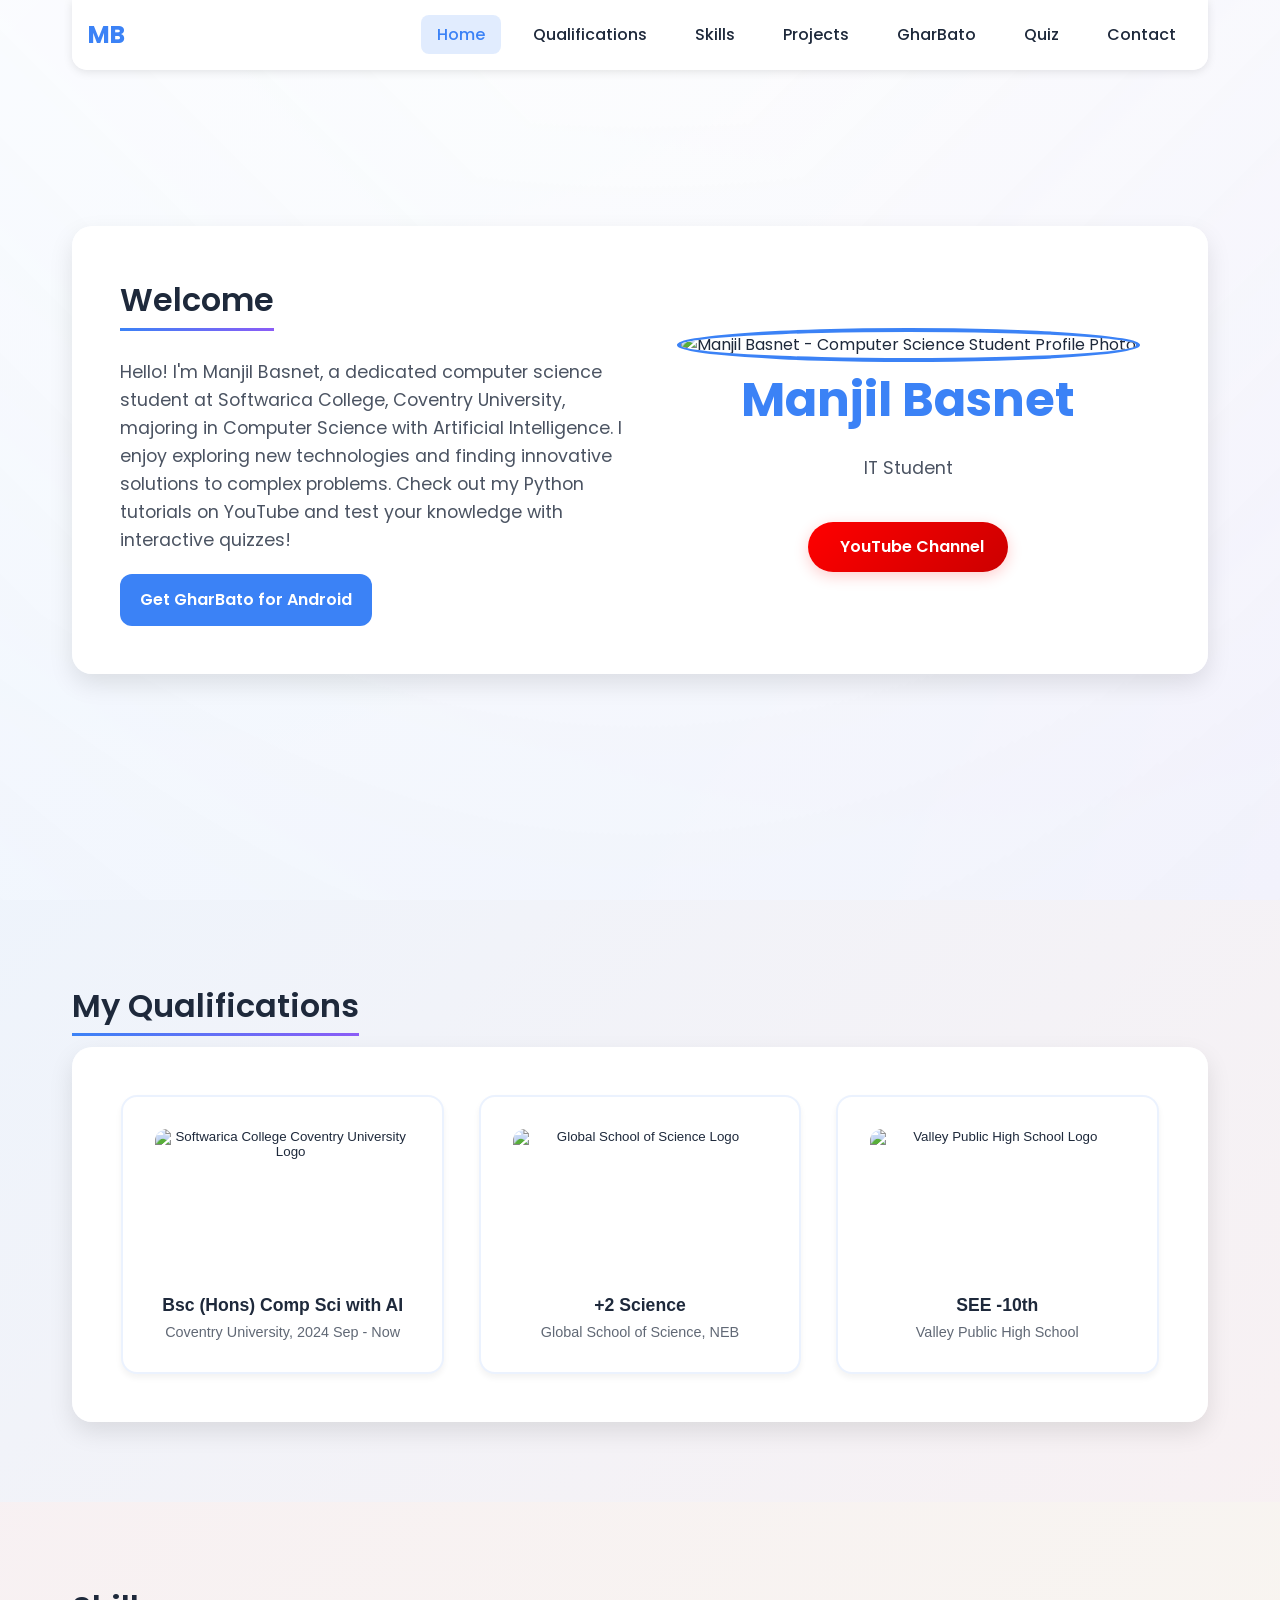
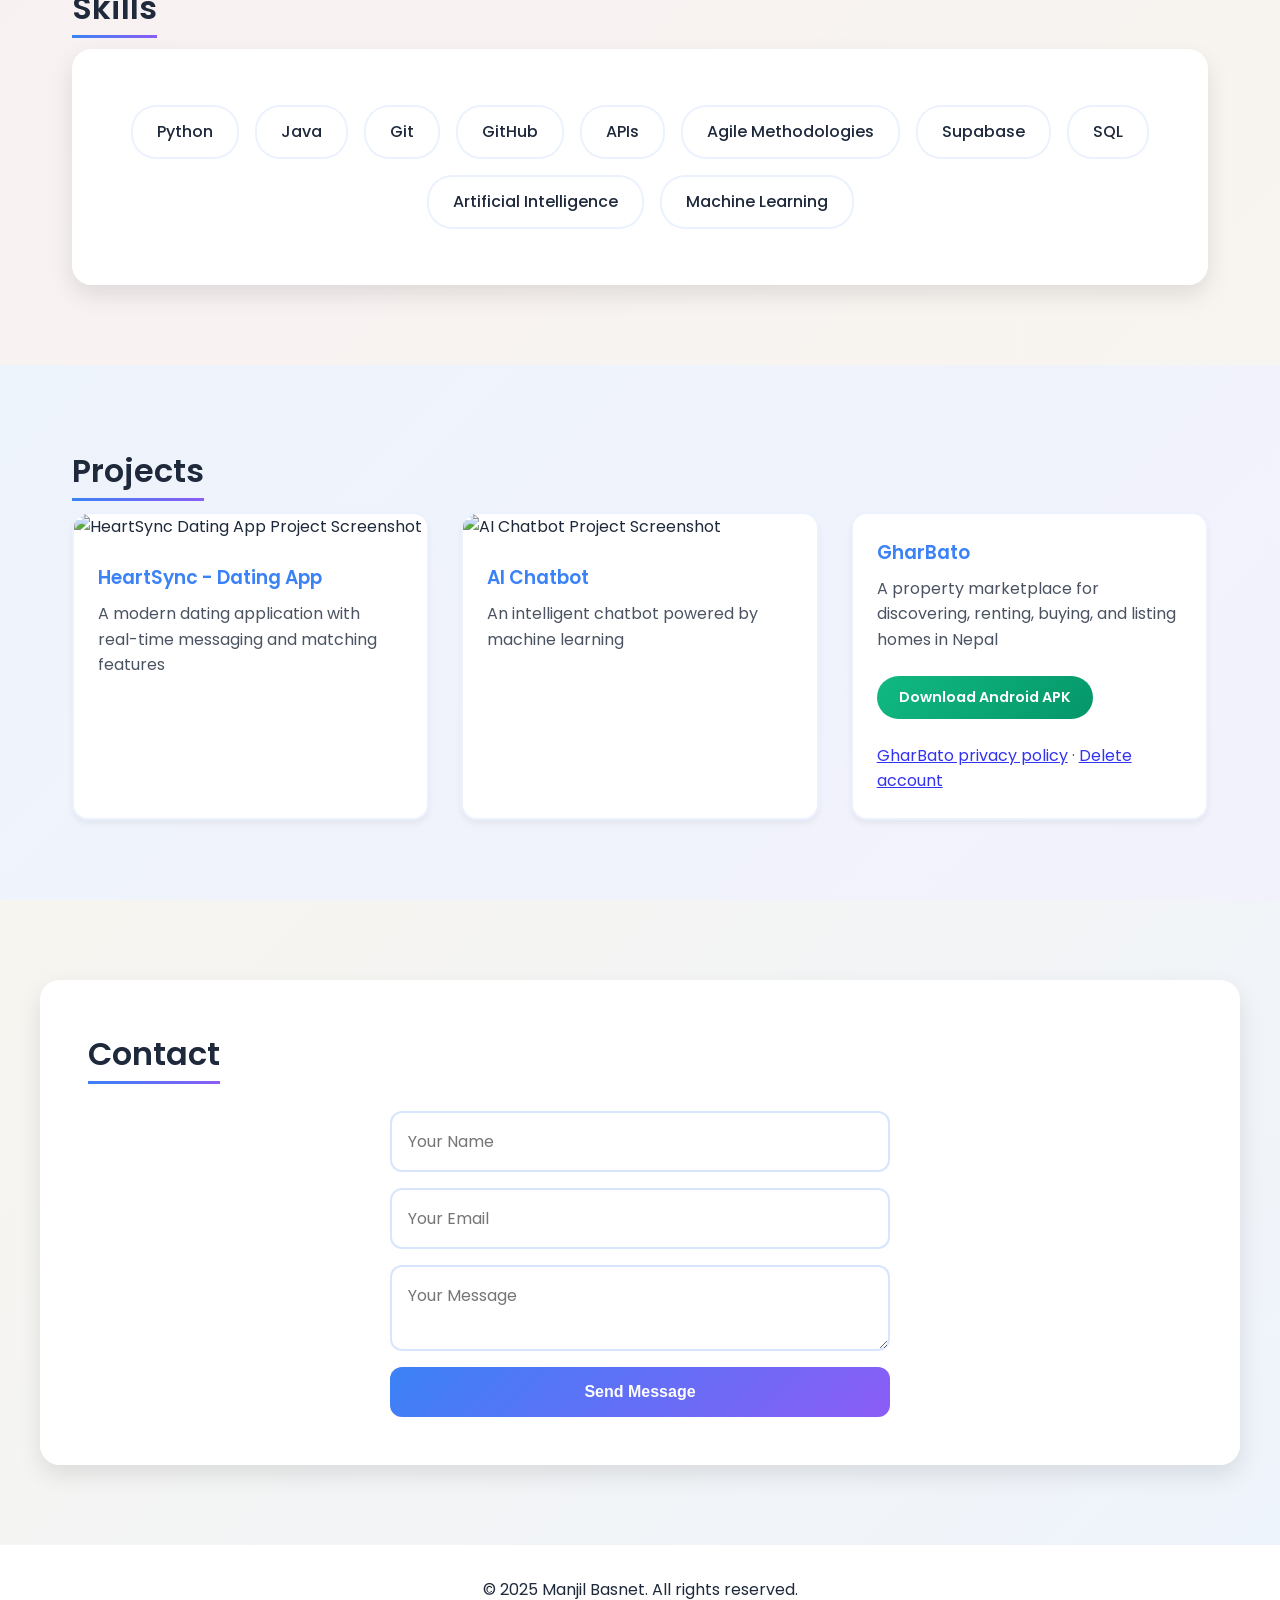
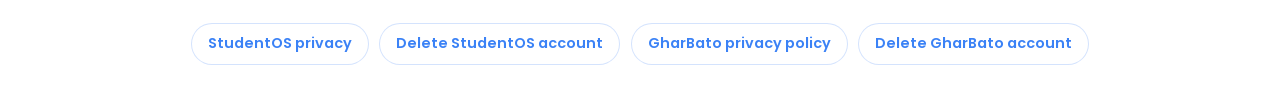
==== index.html @ f9b4d2cf "Style privacy links in footer" ====
<!DOCTYPE html>
<html lang="en">
<head>
    <meta charset="UTF-8">
    <meta name="viewport" content="width=device-width, initial-scale=1.0">
    <meta name="description" content="Manjil Basnet - Computer Science student specializing in AI. Explore my portfolio, projects, and interactive Python quizzes. YouTube tutorials available.">
    <meta name="keywords" content="Manjil Basnet, Computer Science, AI, Python, Portfolio, Web Development, Programming Tutorials">
    <meta name="author" content="Manjil Basnet">
    <title>Manjil Basnet - Computer Science & AI Student Portfolio</title>
    <link rel="stylesheet" href="style.css?v=20261019-2">
    <script src="https://kit.fontawesome.com/your-fontawesome-kit.js" crossorigin="anonymous"></script>
</head>
<body>
    <header>
        <div class="container">
            <div class="nav-container">
                <nav>
                    <div id="home-link" class="nav-logo">MB</div>
                    <button class="nav-toggle" aria-label="toggle navigation">
                        <span></span>
                    </button>
                    <ul class="nav-menu">
                        <li><a href="#home">Home</a></li>
                        <li><a href="#qualifications">Qualifications</a></li>
                        <li><a href="#skills">Skills</a></li>
                        <li><a href="#projects">Projects</a></li>
                        <li><a href="#gharbato">GharBato</a></li>
                        <li><a href="quiz.html">Quiz</a></li>
                        <li><a href="#contact">Contact</a></li>
                    </ul>
                </nav>
            </div>
        </div>
    </header>

    <main>
        <section id="home">
            <div class="container">
                <div class="home-content">
                    <div class="about-brief fade-in">
                        <h2>Welcome</h2>
                        <p>Hello! I'm Manjil Basnet, a dedicated computer science student at Softwarica College, Coventry University, majoring in Computer Science with Artificial Intelligence. 
                            I enjoy exploring new technologies and finding innovative solutions to complex problems. Check out my Python tutorials on YouTube and test your knowledge with interactive quizzes!
                           </p>
                        <a class="gharbato-home-cta" href="https://github.com/ManjilDadaa/portfolio/releases/download/GHARBATOAPK_v1.1/gharbato_v1.1.apk">Get GharBato for Android</a>
                    </div>
                    <div class="profile-container float-animation">
                        <img src="Images/titlePhoto.png" height="300" width="300" alt="Manjil Basnet - Computer Science Student Profile Photo" class="profile-photo">
                        <h1 id="typewriter"></h1>
                        <p>IT Student</p>
                        <div class="social-links">
                            <a href="https://www.youtube.com/@ManjiLDadaa" target="_blank" rel="noopener noreferrer" class="youtube-link" title="Visit my YouTube channel">
                                <i class="fab fa-youtube"></i>
                                <span>YouTube Channel</span>
                            </a>
                        </div>
                    </div>
                </div>
            </div>
            <div class="neon-bg"></div>
        </section>

        <section id="qualifications">
            <div class="container slide-in-right">
                <h2>My Qualifications</h2>
                <div class="qualifications-container">
                    <div class="qualification-buttons">
                        <button class="qualification-button">
                            <img src="Images/soft final.png" height="150" width="300" alt="Softwarica College Coventry University Logo">
                            <h3>Bsc (Hons) Comp Sci with AI</h3>
                            <p>Coventry University, 2024 Sep - Now</p>
                        </button>
                        <button class="qualification-button">
                            <img src="Images/global.png" height="150" width="300" alt="Global School of Science Logo">
                            <h3>+2 Science</h3>
                            <p>Global School of Science, NEB </p>
                        </button>
                        <button class="qualification-button">
                            <img src="Images/valley finallll.png" height="150" width="300" alt="Valley Public High School Logo">
                            <h3>SEE -10th</h3>
                            <p>Valley Public High School</p>
                        </button>
                    </div>
                </div>
            </div>
        </section>

        <section id="skills">
            <div class="container fade-in">
                <h2>Skills</h2>
                <ul class="skills-list">
                    <li>Python</li>
                    <li>Java</li>
                    <li>Git</li>
                    <li>GitHub</li>
                    <li>APIs</li>
                    <li>Agile Methodologies</li>
                    <li>Supabase</li>
                    <li>SQL</li>
                    <li>Artificial Intelligence</li>
                    <li>Machine Learning</li>
                </ul>
            </div>
        </section>

        <section id="projects">
            <div class="container slide-in-left">
                <h2>Projects</h2>
                <div class="project-grid">
                    <a href="https://github.com/ManjilBasnetDev/Test-HeartSync" target="_blank" rel="noopener noreferrer" class="project">
                        <img src="Images/HeartSync.png" height="200" width="300" alt="HeartSync Dating App Project Screenshot">
                        <h3>HeartSync - Dating App</h3>
                        <p>A modern dating application with real-time messaging and matching features</p>
                    </a>
                    <a href="#" onclick="showMaintenanceMessage(event)" class="project">
                        <img src="Images/chatBOT.jpg" height="200" width="300" alt="AI Chatbot Project Screenshot">
                        <h3>AI Chatbot</h3>
                        <p>An intelligent chatbot powered by machine learning</p>
                    </a>
                    <div class="project" id="gharbato">
                        <img src="Images/GharBato.png" height="200" width="300" alt="GharBato App Screenshot" onerror="this.style.display='none'">
                        <h3>GharBato</h3>
                        <p>A property marketplace for discovering, renting, buying, and listing homes in Nepal</p>
                        <a href="https://github.com/ManjilDadaa/portfolio/releases/download/GHARBATOAPK_v1.1/gharbato_v1.1.apk" class="apk-download-btn">Download Android APK</a>
                        <p><a href="gharbato-privacy.html">GharBato privacy policy</a> · <a href="gharbato-delete-account.html">Delete account</a></p>
                    </div>
                </div>
            </div>
        </section>



        <section id="contact">
            <div class="container slide-in-right">
                <h2>Contact</h2>
                <form id="contact-form">
                    <input type="text" name="name" placeholder="Your Name" maxlength="100" required>
                    <input type="email" name="email" placeholder="Your Email" maxlength="254" required>
                    <textarea name="message" placeholder="Your Message" maxlength="5000" required></textarea>
                    <button type="submit">Send Message</button>
                </form>
            </div>
        </section>
    </main>

    <footer>
        <div class="container">
            <p>&copy; 2025 Manjil Basnet. All rights reserved.</p>
            <p class="legal-footer-links" aria-label="Privacy and account links">
                <a href="studentos-privacy.html">StudentOS privacy</a>
                <a href="studentos-delete-account.html">Delete StudentOS account</a>
                <a href="gharbato-privacy.html">GharBato privacy policy</a>
                <a href="gharbato-delete-account.html">Delete GharBato account</a>
            </p>
        </div>
    </footer>

    <script src="supabase-config.js?v=20261017-3"></script>
    <script src="script.js?v=20261017-3"></script>
</body>
</html>
---- style.css ----
@import url('https://fonts.googleapis.com/css2?family=Poppins:wght@300;400;500;600;700&display=swap');

:root {
    --bg-color: #f8fafc;
    --text-color: #1e293b;
    --primary-color: #3b82f6;
    --secondary-color: #ef4444;
    --accent-color: #f59e0b;
    --form-bg-color: rgba(255, 255, 255, 0.95);
    --nav-bg-color: rgba(255, 255, 255, 0.95);
    --list-bg-color: rgba(255, 255, 255, 0.95);
    --success-color: #10b981;
    --warning-color: #f59e0b;
    --info-color: #06b6d4;
    --purple-color: #8b5cf6;
    --pink-color: #ec4899;
    --indigo-color: #6366f1;
    --emerald-color: #059669;
    --orange-color: #ea580c;
    
    /* Professional Quiz Colors */
    --quiz-bg: linear-gradient(135deg, #667eea 0%, #764ba2 100%);
    --card-shadow: 0 10px 25px rgba(0, 0, 0, 0.1);
    --card-shadow-hover: 0 20px 40px rgba(0, 0, 0, 0.15);
}

[data-theme="dark"] {
    --bg-color: #0f172a;
    --text-color: #e2e8f0;
    --form-bg-color: rgba(30, 41, 59, 0.95);
    --nav-bg-color: rgba(30, 41, 59, 0.95);
    --list-bg-color: rgba(30, 41, 59, 0.95);
    --card-shadow: 0 10px 25px rgba(0, 0, 0, 0.3);
    --card-shadow-hover: 0 20px 40px rgba(0, 0, 0, 0.4);
}

* {
    margin: 0;
    padding: 0;
    box-sizing: border-box;
}

body {
    font-family: 'Poppins', sans-serif;
    line-height: 1.6;
    color: var(--text-color);
    background-color: var(--bg-color);
}

.container {
    max-width: 1200px;
    margin: 0 auto;
    padding: 0 2rem;
}

/* Header and Navigation */
header {
    position: fixed;
    width: 100%;
    top: 0;
    z-index: 1000;
    transition: background-color 0.3s ease;
}

.nav-container {
    background-color: var(--nav-bg-color);
    border-radius: 0 0 15px 15px;
    box-shadow: 0 2px 10px rgba(0, 0, 0, 0.1);
    backdrop-filter: blur(10px);
}

nav {
    display: flex;
    justify-content: space-between;
    align-items: center;
    padding: 1rem;
    position: relative;
}

.nav-logo {
    font-size: 1.5rem;
    font-weight: bold;
    color: var(--primary-color);
    cursor: pointer;
}

.nav-toggle {
    display: none;
    background: transparent;
    border: none;
    width: 35px;
    height: 35px;
    cursor: pointer;
    position: relative;
    flex-direction: column;
    justify-content: center;
    align-items: center;
}

.nav-toggle span,
.nav-toggle::before,
.nav-toggle::after {
    content: '';
    display: block;
    width: 18px;
    height: 3px;
    background: #000000;
    margin: 2px 0;
    border-radius: 1px;
    transition: all 0.3s ease;
}

.nav-toggle::before {
    transform: translateY(-4px);
}

.nav-toggle::after {
    transform: translateY(2px);
}

nav ul {
    display: flex;
    list-style-type: none;
}

nav ul li {
    margin-left: 1rem;
}

nav ul li a {
    color: var(--text-color);
    text-decoration: none;
    transition: color 0.3s ease;
    padding: 0.5rem 1rem;
    border-radius: 8px;
    font-weight: 500;
}

nav ul li a:hover {
    color: var(--primary-color);
    background-color: rgba(59, 130, 246, 0.1);
}

nav ul li a.active {
    color: var(--primary-color);
    background-color: rgba(59, 130, 246, 0.15);
}

/* Section Styles */
section {
    padding: 5rem 0;
    opacity: 0;
    transform: translateY(20px);
    transition: opacity 0.5s ease, transform 0.5s ease;
    position: relative;
    overflow: hidden;
}

section.visible {
    opacity: 1;
    transform: translateY(0);
}

h1, h2 {
    margin-bottom: 1rem;
}

h1 {
    font-size: 3rem;
    font-weight: 700;
    color: var(--primary-color);
}

h2 {
    font-size: 2rem;
    font-weight: 600;
    color: var(--text-color);
    position: relative;
    display: inline-block;
}

h2::after {
    content: '';
    position: absolute;
    left: 0;
    bottom: -5px;
    width: 0;
    height: 3px;
    background: linear-gradient(90deg, var(--primary-color), var(--purple-color));
    transition: width 0.3s ease;
}

section.visible h2::after {
    width: 100%;
}

/* Home Section */
#home {
    height: 100vh;
    display: flex;
    justify-content: center;
    align-items: center;
    position: relative;
    overflow: hidden;
    background: linear-gradient(135deg, rgba(255,255,255,0.9) 0%, rgba(248,250,252,0.8) 100%);
}

.home-content {
    display: flex;
    justify-content: space-between;
    align-items: center;
    width: 100%;
    background-color: var(--list-bg-color);
    padding: 3rem;
    border-radius: 20px;
    box-shadow: var(--card-shadow);
    backdrop-filter: blur(10px);
}

.about-brief {
    flex: 1;
    padding-right: 2rem;
}

.gharbato-home-cta {
    display: inline-flex;
    align-items: center;
    justify-content: center;
    margin-top: 1.25rem;
    padding: 0.8rem 1.25rem;
    border-radius: 12px;
    background: var(--primary-color);
    color: #fff;
    font-weight: 600;
    text-decoration: none;
    transition: transform 0.2s ease, box-shadow 0.2s ease, background-color 0.2s ease;
}

.gharbato-home-cta:hover {
    transform: translateY(-2px);
    box-shadow: 0 8px 20px rgba(59, 130, 246, 0.25);
}

.gharbato-home-cta:focus-visible {
    outline: 3px solid var(--text-color);
    outline-offset: 3px;
}

.profile-container {
    flex: 1;
    text-align: center;
}

.profile-photo {
    width: 250px;
    height: 250px;
    border-radius: 50%;
    border: 4px solid var(--primary-color);
    animation: pulse 2s infinite;
    object-fit: cover;
}

.social-links {
    margin-top: 1.5rem;
    display: flex;
    justify-content: center;
}

.youtube-link {
    display: inline-flex;
    align-items: center;
    gap: 0.5rem;
    background: linear-gradient(135deg, #ff0000, #cc0000);
    color: white;
    padding: 0.75rem 1.5rem;
    border-radius: 25px;
    text-decoration: none;
    font-weight: 600;
    transition: all 0.3s ease;
    box-shadow: 0 4px 15px rgba(255, 0, 0, 0.2);
}

.youtube-link:hover {
    transform: translateY(-3px);
    box-shadow: 0 8px 25px rgba(255, 0, 0, 0.4);
    background: linear-gradient(135deg, #ff1a1a, #e60000);
}

.youtube-link i {
    font-size: 1.2rem;
}

#home p {
    font-size: 1.1rem;
    margin-top: 1rem;
    opacity: 0.8;
}

.neon-bg {
    position: absolute;
    top: 0;
    left: 0;
    width: 100%;
    height: 100%;
    background: 
        linear-gradient(45deg, var(--primary-color) 0%, transparent 70%),
        linear-gradient(-45deg, var(--purple-color) 0%, transparent 70%);
    opacity: 0.05;
    z-index: -1;
    animation: neonPulse 8s ease-in-out infinite alternate;
}

@keyframes neonPulse {
    0% { opacity: 0.05; }
    100% { opacity: 0.1; }
}

/* Quiz Section Styles */
#quiz {
    background: var(--quiz-bg);
    min-height: 100vh;
    position: relative;
}

.quiz-intro {
    text-align: center;
    font-size: 1.2rem;
    margin-bottom: 3rem;
    color: white;
    font-weight: 500;
}

.quiz-main-container {
    display: flex;
    flex-direction: column;
    align-items: center;
    min-height: 70vh;
}

/* Quiz Card Styles */
.quiz-card {
    background: white;
    border-radius: 20px;
    padding: 3rem;
    margin-bottom: 2rem;
    box-shadow: var(--card-shadow);
    transition: all 0.3s ease;
    max-width: 900px;
    width: 100%;
    text-align: center;
    position: relative;
    overflow: hidden;
}

.quiz-card::before {
    content: '';
    position: absolute;
    top: 0;
    left: 0;
    right: 0;
    height: 4px;
    background: linear-gradient(90deg, var(--primary-color), var(--purple-color), var(--pink-color));
}

.quiz-card:hover {
    transform: translateY(-5px);
    box-shadow: var(--card-shadow-hover);
}

.card-icon {
    font-size: 3rem;
    color: var(--primary-color);
    margin-bottom: 1.5rem;
}

.quiz-card h3 {
    font-size: 1.8rem;
    font-weight: 600;
    color: var(--text-color);
    margin-bottom: 1rem;
}

.quiz-card p {
    font-size: 1.1rem;
    color: var(--text-color);
    opacity: 0.7;
    margin-bottom: 2rem;
}

/* Input Group */
.input-group {
    display: flex;
    flex-direction: column;
    gap: 1rem;
    max-width: 400px;
    margin: 0 auto;
}

.input-group input {
    padding: 1rem;
    border: 2px solid rgba(59, 130, 246, 0.2);
    border-radius: 12px;
    font-size: 1rem;
    transition: all 0.3s ease;
    background: rgba(248, 250, 252, 0.8);
}

.input-group input:focus {
    outline: none;
    border-color: var(--primary-color);
    box-shadow: 0 0 0 3px rgba(59, 130, 246, 0.1);
    transform: scale(1.02);
}

/* Button Styles */
.primary-btn {
    background: linear-gradient(135deg, var(--primary-color), var(--purple-color));
    color: white;
    border: none;
    padding: 1rem 2rem;
    border-radius: 12px;
    font-size: 1rem;
    font-weight: 600;
    cursor: pointer;
    transition: all 0.3s ease;
    display: flex;
    align-items: center;
    justify-content: center;
    gap: 0.5rem;
}

.primary-btn:hover {
    transform: translateY(-2px);
    box-shadow: 0 10px 25px rgba(59, 130, 246, 0.3);
}

.secondary-btn {
    background: rgba(107, 114, 128, 0.1);
    color: var(--text-color);
    border: 2px solid rgba(107, 114, 128, 0.2);
    padding: 0.75rem 1.5rem;
    border-radius: 12px;
    font-size: 0.9rem;
    font-weight: 500;
    cursor: pointer;
    transition: all 0.3s ease;
    display: inline-flex;
    align-items: center;
    gap: 0.5rem;
}

.secondary-btn:hover {
    background: rgba(107, 114, 128, 0.2);
    transform: translateY(-1px);
}

/* Language Options */
.language-options {
    display: grid;
    grid-template-columns: repeat(auto-fit, minmax(200px, 1fr));
    gap: 1.5rem;
    margin-bottom: 2rem;
}

.language-option {
    background: linear-gradient(135deg, rgba(59, 130, 246, 0.1), rgba(139, 92, 246, 0.1));
    border: 2px solid rgba(59, 130, 246, 0.2);
    padding: 2rem 1rem;
    border-radius: 16px;
    cursor: pointer;
    transition: all 0.3s ease;
    text-align: center;
    position: relative;
    overflow: hidden;
}

.language-option::before {
    content: '';
    position: absolute;
    top: 0;
    left: -100%;
    width: 100%;
    height: 100%;
    background: linear-gradient(90deg, transparent, rgba(255,255,255,0.2), transparent);
    transition: left 0.5s ease;
}

.language-option:hover:not(.disabled)::before {
    left: 100%;
}

.language-option:hover:not(.disabled) {
    transform: translateY(-5px);
    box-shadow: 0 15px 30px rgba(59, 130, 246, 0.2);
    border-color: var(--primary-color);
}

.language-option.active {
    background: linear-gradient(135deg, var(--primary-color), var(--purple-color));
    color: white;
    border-color: var(--primary-color);
}

.language-option.disabled {
    opacity: 0.5;
    cursor: not-allowed;
    background: rgba(107, 114, 128, 0.1);
}

.language-option i {
    font-size: 2.5rem;
    margin-bottom: 1rem;
    display: block;
}

.language-option span {
    display: block;
    font-size: 1.2rem;
    font-weight: 600;
    margin-bottom: 0.5rem;
}

.language-option small {
    display: block;
    opacity: 0.8;
    font-size: 0.9rem;
}

/* Topics Grid - Professional Color Scheme */
.topics-grid {
    display: grid;
    grid-template-columns: repeat(auto-fit, minmax(280px, 1fr));
    gap: 1.5rem;
    margin-bottom: 2rem;
}

.topic-card {
    background: white;
    border: none;
    border-radius: 16px;
    padding: 2rem;
    cursor: pointer;
    transition: all 0.3s ease;
    text-align: center;
    position: relative;
    overflow: hidden;
    box-shadow: 0 4px 6px rgba(0, 0, 0, 0.05);
}

.topic-card::before {
    content: '';
    position: absolute;
    top: 0;
    left: 0;
    right: 0;
    height: 4px;
    transition: all 0.3s ease;
}

.topic-card:hover {
    transform: translateY(-8px);
    box-shadow: var(--card-shadow-hover);
}

/* Individual Topic Colors */
.topic-card:nth-child(1)::before { background: linear-gradient(90deg, var(--success-color), var(--emerald-color)); }
.topic-card:nth-child(2)::before { background: linear-gradient(90deg, var(--primary-color), var(--info-color)); }
.topic-card:nth-child(3)::before { background: linear-gradient(90deg, var(--purple-color), var(--indigo-color)); }
.topic-card:nth-child(4)::before { background: linear-gradient(90deg, var(--warning-color), var(--orange-color)); }
.topic-card:nth-child(5)::before { background: linear-gradient(90deg, var(--pink-color), var(--secondary-color)); }
.topic-card:nth-child(6)::before { background: linear-gradient(90deg, var(--indigo-color), var(--purple-color)); }
.topic-card:nth-child(7)::before { background: linear-gradient(90deg, var(--secondary-color), var(--orange-color)); }

.topic-icon {
    width: 60px;
    height: 60px;
    border-radius: 50%;
    display: flex;
    align-items: center;
    justify-content: center;
    margin: 0 auto 1rem;
    font-size: 1.5rem;
    color: white;
    transition: all 0.3s ease;
}

/* Topic Icon Colors */
.topic-icon.basics { background: linear-gradient(135deg, var(--success-color), var(--emerald-color)); }
.topic-icon.datatypes { background: linear-gradient(135deg, var(--primary-color), var(--info-color)); }
.topic-icon.control { background: linear-gradient(135deg, var(--purple-color), var(--indigo-color)); }
.topic-icon.functions { background: linear-gradient(135deg, var(--warning-color), var(--orange-color)); }
.topic-icon.oop { background: linear-gradient(135deg, var(--pink-color), var(--secondary-color)); }
.topic-icon.files { background: linear-gradient(135deg, var(--indigo-color), var(--purple-color)); }
.topic-icon.exceptions { background: linear-gradient(135deg, var(--secondary-color), var(--orange-color)); }

.topic-card:hover .topic-icon {
    transform: scale(1.1) rotateY(180deg);
}

.topic-card h4 {
    font-size: 1.3rem;
    font-weight: 600;
    color: var(--text-color);
    margin-bottom: 0.5rem;
}

.topic-card p {
    font-size: 0.95rem;
    color: var(--text-color);
    opacity: 0.7;
    margin-bottom: 1rem;
}

.difficulty {
    display: inline-block;
    padding: 0.3rem 1rem;
    border-radius: 20px;
    font-size: 0.8rem;
    font-weight: 600;
    text-transform: uppercase;
    letter-spacing: 0.5px;
}

.topic-card:nth-child(1) .difficulty,
.topic-card:nth-child(2) .difficulty {
    background: rgba(16, 185, 129, 0.2);
    color: var(--success-color);
}

.topic-card:nth-child(3) .difficulty,
.topic-card:nth-child(4) .difficulty,
.topic-card:nth-child(6) .difficulty {
    background: rgba(245, 158, 11, 0.2);
    color: var(--warning-color);
}

.topic-card:nth-child(5) .difficulty,
.topic-card:nth-child(7) .difficulty {
    background: rgba(239, 68, 68, 0.2);
    color: var(--secondary-color);
}

/* Progress Grid */
.progress-grid {
    display: grid;
    gap: 1rem;
}

.progress-item {
    display: flex;
    justify-content: space-between;
    align-items: center;
    padding: 1rem;
    background: rgba(248, 250, 252, 0.8);
    border-radius: 12px;
    border-left: 4px solid var(--primary-color);
    transition: all 0.3s ease;
}

.progress-item:hover {
    background: rgba(59, 130, 246, 0.05);
    transform: translateX(5px);
}

.topic-progress {
    display: flex;
    align-items: center;
    gap: 1rem;
}

.topic-progress i {
    font-size: 1.3rem;
    color: var(--primary-color);
}

.progress-badge {
    background: linear-gradient(135deg, var(--primary-color), var(--purple-color));
    color: white;
    padding: 0.5rem 1rem;
    border-radius: 20px;
    font-size: 0.9rem;
    font-weight: 600;
}

/* Quiz Modal Styles */
.quiz-overlay {
    position: fixed;
    top: 0;
    left: 0;
    width: 100%;
    height: 100%;
    background: rgba(0, 0, 0, 0.8);
    z-index: 2000;
    display: flex;
    align-items: center;
    justify-content: center;
    backdrop-filter: blur(5px);
}

.quiz-modal {
    background: white;
    border-radius: 20px;
    width: 90%;
    max-width: 800px;
    max-height: 90vh;
    overflow-y: auto;
    box-shadow: 0 25px 50px rgba(0, 0, 0, 0.3);
    animation: modalSlideIn 0.3s ease;
}

@keyframes modalSlideIn {
    from {
        opacity: 0;
        transform: scale(0.9) translateY(-20px);
    }
    to {
        opacity: 1;
        transform: scale(1) translateY(0);
    }
}

.quiz-modal-header {
    display: flex;
    justify-content: space-between;
    align-items: center;
    padding: 2rem;
    border-bottom: 2px solid rgba(248, 250, 252, 0.8);
    background: linear-gradient(135deg, rgba(59, 130, 246, 0.05), rgba(139, 92, 246, 0.05));
}

.quiz-modal-header h3 {
    font-size: 1.5rem;
    font-weight: 600;
    color: var(--text-color);
}

.close-quiz {
    background: none;
    border: none;
    font-size: 1.5rem;
    color: var(--text-color);
    cursor: pointer;
    padding: 0.5rem;
    border-radius: 50%;
    transition: all 0.3s ease;
}

.close-quiz:hover {
    background: rgba(239, 68, 68, 0.1);
    color: var(--secondary-color);
}

.quiz-modal-content {
    padding: 2rem;
}

/* Question Card in Modal */
.question-card {
    background: rgba(248, 250, 252, 0.6);
    border-radius: 16px;
    padding: 2rem;
    margin-bottom: 2rem;
    border-left: 5px solid var(--primary-color);
    transition: all 0.3s ease;
}

.question-card:hover {
    box-shadow: 0 8px 25px rgba(59, 130, 246, 0.1);
    transform: translateY(-2px);
}

.question-text {
    font-size: 1.2rem;
    font-weight: 600;
    margin-bottom: 1.5rem;
    color: var(--text-color);
}

.options {
    display: grid;
    gap: 1rem;
}

.option {
    background: white;
    border: 2px solid rgba(59, 130, 246, 0.1);
    padding: 1rem;
    border-radius: 12px;
    cursor: pointer;
    transition: all 0.3s ease;
    display: flex;
    align-items: center;
    position: relative;
    overflow: hidden;
}

.option::before {
    content: '';
    position: absolute;
    left: 0;
    top: 0;
    bottom: 0;
    width: 0;
    background: linear-gradient(135deg, var(--primary-color), var(--purple-color));
    transition: width 0.3s ease;
    opacity: 0.1;
}

.option:hover {
    border-color: var(--primary-color);
    transform: translateX(5px);
}

.option:hover::before {
    width: 100%;
}

.option.selected {
    border-color: var(--primary-color);
    background: rgba(59, 130, 246, 0.1);
    transform: translateX(5px);
}

.option.selected::before {
    width: 100%;
}

.option.correct {
    border-color: var(--success-color);
    background: rgba(16, 185, 129, 0.1);
}

.option.incorrect {
    border-color: var(--secondary-color);
    background: rgba(239, 68, 68, 0.1);
}

.option i {
    margin-right: 1rem;
    font-size: 0.8rem;
    transition: all 0.3s ease;
}

.option.selected i {
    color: var(--primary-color);
    transform: scale(1.2);
}

/* Progress Bar */
.progress-bar {
    width: 100%;
    height: 8px;
    background: rgba(0, 0, 0, 0.1);
    border-radius: 4px;
    margin: 1.5rem 0;
    overflow: hidden;
    position: relative;
}

.progress-bar::after {
    content: '';
    position: absolute;
    top: 0;
    left: 0;
    right: 0;
    bottom: 0;
    background: linear-gradient(90deg, transparent, rgba(255,255,255,0.4), transparent);
    animation: shimmer 2s infinite;
}

@keyframes shimmer {
    0% { transform: translateX(-100%); }
    100% { transform: translateX(100%); }
}

.progress-fill {
    height: 100%;
    background: linear-gradient(90deg, var(--primary-color), var(--success-color));
    width: 0%;
    transition: width 0.5s ease;
    border-radius: 4px;
}

/* Quiz Controls */
.quiz-controls {
    display: flex;
    justify-content: space-between;
    align-items: center;
    margin-top: 2rem;
    padding-top: 2rem;
    border-top: 2px solid rgba(248, 250, 252, 0.8);
}

.quiz-btn {
    background: linear-gradient(135deg, var(--primary-color), var(--purple-color));
    color: white;
    border: none;
    padding: 0.75rem 1.5rem;
    border-radius: 12px;
    cursor: pointer;
    font-weight: 600;
    transition: all 0.3s ease;
    display: flex;
    align-items: center;
    gap: 0.5rem;
}

.quiz-btn:hover:not(:disabled) {
    transform: translateY(-2px);
    box-shadow: 0 8px 20px rgba(59, 130, 246, 0.3);
}

.quiz-btn:disabled {
    opacity: 0.4;
    cursor: not-allowed;
    transform: none;
    box-shadow: none;
}

.question-counter {
    font-weight: 600;
    color: var(--text-color);
    background: rgba(248, 250, 252, 0.8);
    padding: 0.5rem 1rem;
    border-radius: 20px;
}

/* Score Display */
.score-display {
    text-align: center;
    padding: 3rem;
    background: white;
    border-radius: 20px;
    box-shadow: var(--card-shadow);
    margin-top: 2rem;
    border-top: 4px solid var(--success-color);
}

.score-display h3 {
    color: var(--success-color);
    margin-bottom: 2rem;
    font-size: 1.8rem;
}

.score-circle {
    width: 180px;
    height: 180px;
    border-radius: 50%;
    background: conic-gradient(var(--success-color) 0deg, var(--success-color) 0deg, rgba(0,0,0,0.1) 0deg);
    display: flex;
    align-items: center;
    justify-content: center;
    margin: 0 auto 2rem;
    position: relative;
    transition: all 0.5s ease;
}

.score-circle::before {
    content: '';
    position: absolute;
    width: 140px;
    height: 140px;
    background: white;
    border-radius: 50%;
    box-shadow: inset 0 0 20px rgba(0, 0, 0, 0.05);
}

.score-text {
    position: relative;
    z-index: 1;
    font-size: 2.5rem;
    font-weight: bold;
    color: var(--primary-color);
}

.quiz-feedback {
    background: rgba(59, 130, 246, 0.05);
    border-radius: 12px;
    padding: 1.5rem;
    margin: 1.5rem 0;
    border-left: 4px solid var(--primary-color);
}

.suggestions {
    background: rgba(16, 185, 129, 0.05);
    border: 2px solid rgba(16, 185, 129, 0.2);
    border-radius: 12px;
    padding: 1.5rem;
    margin-top: 1.5rem;
    text-align: left;
}

.suggestions h4 {
    color: var(--success-color);
    margin-bottom: 1rem;
    font-size: 1.2rem;
}

.suggestions p {
    margin-bottom: 1rem;
    line-height: 1.6;
}

.youtube-link {
    display: inline-flex;
    align-items: center;
    gap: 0.5rem;
    background: linear-gradient(135deg, #ff0000, #cc0000);
    color: white;
    padding: 0.75rem 1.5rem;
    border-radius: 25px;
    text-decoration: none;
    font-weight: 600;
    transition: all 0.3s ease;
    margin-top: 1rem;
}

.youtube-link:hover {
    transform: translateY(-2px);
    box-shadow: 0 8px 20px rgba(255, 0, 0, 0.3);
}

.result-actions {
    display: flex;
    gap: 1rem;
    justify-content: center;
    margin-top: 2rem;
    flex-wrap: wrap;
}

/* Other Section Styles */
#qualifications {
    background: linear-gradient(135deg, rgba(59, 130, 246, 0.05) 0%, rgba(239, 68, 68, 0.05) 100%);
}

.qualifications-container {
    background-color: var(--list-bg-color);
    border-radius: 20px;
    padding: 3rem;
    box-shadow: var(--card-shadow);
    backdrop-filter: blur(10px);
}

.qualification-buttons {
    display: flex;
    justify-content: space-around;
    flex-wrap: wrap;
    gap: 2rem;
}

.qualification-button {
    background-color: white;
    border: 2px solid rgba(59, 130, 246, 0.1);
    padding: 2rem;
    border-radius: 16px;
    cursor: pointer;
    transition: all 0.3s ease;
    width: calc(33.33% - 1.5rem);
    text-align: center;
    color: var(--text-color);
    display: flex;
    flex-direction: column;
    align-items: center;
    box-shadow: 0 4px 6px rgba(0, 0, 0, 0.05);
}

.qualification-button:hover {
    transform: translateY(-5px);
    box-shadow: var(--card-shadow-hover);
    border-color: var(--primary-color);
}

.qualification-button img {
    width: 100%;
    height: 150px;
    object-fit: contain;
    object-position: center;
    border-radius: 12px;
    margin-bottom: 1rem;
    transition: all 0.3s ease;
}

.qualification-button h3 {
    font-size: 1.1rem;
    margin-bottom: 0.5rem;
    font-weight: 600;
}

.qualification-button p {
    font-size: 0.9rem;
    opacity: 0.7;
}

#skills {
    background: linear-gradient(135deg, rgba(239, 68, 68, 0.05) 0%, rgba(245, 158, 11, 0.05) 100%);
}

.skills-list {
    display: flex;
    flex-wrap: wrap;
    justify-content: center;
    list-style-type: none;
    background-color: var(--list-bg-color);
    padding: 3rem;
    border-radius: 20px;
    box-shadow: var(--card-shadow);
    backdrop-filter: blur(10px);
}

.skills-list li {
    background: white;
    color: var(--text-color);
    padding: 0.75rem 1.5rem;
    margin: 0.5rem;
    border-radius: 25px;
    transition: all 0.3s ease;
    animation: skillFadeIn 0.5s ease forwards;
    opacity: 0;
    border: 2px solid rgba(59, 130, 246, 0.1);
    font-weight: 500;
}

@keyframes skillFadeIn {
    from {
        opacity: 0;
        transform: translateY(20px);
    }
    to {
        opacity: 1;
        transform: translateY(0);
    }
}

.skills-list li:hover {
    transform: translateY(-5px) scale(1.05);
    box-shadow: 0 10px 25px rgba(59, 130, 246, 0.2);
    border-color: var(--primary-color);
    background: rgba(59, 130, 246, 0.05);
}

#projects {
    background: linear-gradient(135deg, rgba(59, 130, 246, 0.05) 0%, rgba(139, 92, 246, 0.05) 100%);
}

.project-grid {
    display: grid;
    grid-template-columns: repeat(auto-fit, minmax(300px, 1fr));
    gap: 2rem;
}

.project {
    background-color: white;
    border-radius: 16px;
    overflow: hidden;
    box-shadow: 0 4px 6px rgba(0, 0, 0, 0.05);
    transition: all 0.3s ease;
    text-decoration: none;
    color: var(--text-color);
    display: block;
    border: 2px solid rgba(59, 130, 246, 0.1);
}

.project:hover {
    transform: translateY(-10px);
    box-shadow: var(--card-shadow-hover);
    border-color: var(--primary-color);
}

.project img {
    width: 100%;
    height: 200px;
    object-fit: cover;
    object-position: center;
    transition: transform 0.3s ease;
}

.project:hover img {
    transform: scale(1.05);
}

.project h3 {
    color: var(--primary-color);
    padding: 1.5rem 1.5rem 0.5rem;
    font-weight: 600;
}

.project p {
    padding: 0 1.5rem 1.5rem;
    opacity: 0.8;
}

.apk-download-btn {
    display: inline-block;
    margin: 0 1.5rem 1.5rem;
    padding: 0.6rem 1.4rem;
    background: linear-gradient(135deg, var(--success-color), var(--emerald-color));
    color: white;
    border-radius: 25px;
    text-decoration: none;
    font-weight: 600;
    font-size: 0.9rem;
    transition: all 0.3s ease;
}

.apk-download-btn:hover {
    transform: translateY(-2px);
    box-shadow: 0 8px 20px rgba(16, 185, 129, 0.35);
}

#contact {
    background: linear-gradient(135deg, rgba(245, 158, 11, 0.05) 0%, rgba(59, 130, 246, 0.05) 100%);
}

#contact .container {
    background-color: var(--list-bg-color);
    border-radius: 20px;
    box-shadow: var(--card-shadow);
    padding: 3rem;
    backdrop-filter: blur(10px);
}

#contact h2 {
    text-align: center;
    margin-bottom: 2rem;
}

form {
    display: flex;
    flex-direction: column;
    max-width: 500px;
    margin: 0 auto;
    gap: 1rem;
}

input, textarea {
    padding: 1rem;
    font-family: inherit;
    background-color: white;
    border: 2px solid rgba(59, 130, 246, 0.2);
    color: var(--text-color);
    transition: all 0.3s ease;
    border-radius: 12px;
    font-size: 1rem;
}

input:focus, textarea:focus {
    outline: none;
    border-color: var(--primary-color);
    box-shadow: 0 0 0 3px rgba(59, 130, 246, 0.1);
    transform: scale(1.02);
}

button[type="submit"] {
    background: linear-gradient(135deg, var(--primary-color), var(--purple-color));
    color: white;
    border: none;
    padding: 1rem 2rem;
    cursor: pointer;
    transition: all 0.3s ease;
    border-radius: 12px;
    font-weight: 600;
    font-size: 1rem;
}

button[type="submit"]:hover {
    transform: translateY(-2px);
    box-shadow: 0 10px 25px rgba(59, 130, 246, 0.3);
}

footer {
    background-color: var(--nav-bg-color);
    color: var(--text-color);
    text-align: center;
    padding: 2rem 0;
    backdrop-filter: blur(10px);
}

.legal-footer-links {
    display: flex;
    flex-wrap: wrap;
    justify-content: center;
    gap: 0.65rem;
    margin-top: 1.25rem;
}

.legal-footer-links a {
    display: inline-flex;
    align-items: center;
    justify-content: center;
    min-height: 42px;
    padding: 0.55rem 1rem;
    border: 1px solid rgba(59, 130, 246, 0.22);
    border-radius: 999px;
    background-color: var(--list-bg-color);
    color: var(--primary-color);
    font-size: 0.9rem;
    font-weight: 600;
    text-decoration: none;
    transition: background-color 0.2s ease, color 0.2s ease, transform 0.2s ease;
}

.legal-footer-links a:hover {
    background-color: var(--primary-color);
    color: #fff;
    transform: translateY(-1px);
}

.legal-footer-links a:focus-visible {
    outline: 3px solid var(--primary-color);
    outline-offset: 3px;
}

/* Utility Classes */
.hidden {
    display: none !important;
}

.text-center {
    text-align: center;
}

/* Animations */
@keyframes fadeInUp {
    from {
        opacity: 0;
        transform: translateY(30px);
    }
    to {
        opacity: 1;
        transform: translateY(0);
    }
}

@keyframes pulse {
    0% {
        box-shadow: 0 0 0 0 rgba(59, 130, 246, 0.4);
    }
    70% {
        box-shadow: 0 0 0 15px rgba(59, 130, 246, 0);
    }
    100% {
        box-shadow: 0 0 0 0 rgba(59, 130, 246, 0);
    }
}

@keyframes float {
    0% {
        transform: translateY(0px);
    }
    50% {
        transform: translateY(-10px);
    }
    100% {
        transform: translateY(0px);
    }
}

.float-animation {
    animation: float 4s ease-in-out infinite;
}

.fade-in {
    animation: fadeInUp 1s ease-in;
}

.slide-in-left {
    animation: slideInLeft 1s ease-out;
}

.slide-in-right {
    animation: slideInRight 1s ease-out;
}

@keyframes slideInLeft {
    from {
        transform: translateX(-100%);
        opacity: 0;
    }
    to {
        transform: translateX(0);
        opacity: 1;
    }
}

@keyframes slideInRight {
    from {
        transform: translateX(100%);
        opacity: 0;
    }
    to {
        transform: translateX(0);
        opacity: 1;
    }
}

/* Loading and Notification Styles */
.loading-indicator {
    position: fixed;
    top: 50%;
    left: 50%;
    transform: translate(-50%, -50%);
    background: rgba(0, 0, 0, 0.8);
    color: white;
    padding: 2rem;
    border-radius: 12px;
    z-index: 10000;
    display: flex;
    align-items: center;
    gap: 1rem;
    font-weight: 600;
}

.loading-indicator.hidden {
    display: none;
}

.notification {
    position: fixed;
    top: 20px;
    right: 20px;
    padding: 1rem 2rem;
    border-radius: 8px;
    color: white;
    font-weight: 600;
    z-index: 10000;
    animation: slideIn 0.3s ease;
}

.notification.success {
    background: var(--success-color);
}

.notification.error {
    background: var(--secondary-color);
}

.notification.info {
    background: var(--primary-color);
}

.notification.warning {
    background: var(--warning-color);
}

@keyframes slideIn {
    from {
        transform: translateX(100%);
        opacity: 0;
    }
    to {
        transform: translateX(0);
        opacity: 1;
    }
}

/* Tablet Responsiveness */
@media (max-width: 1024px) and (min-width: 769px) {
    .container {
        padding: 0 2rem;
    }
    
    .project-grid {
        grid-template-columns: repeat(2, 1fr);
        gap: 2rem;
    }
    
    .qualification-buttons {
        gap: 2rem;
    }
    
    .qualification-button {
        width: calc(50% - 1rem);
    }
    
    .topics-grid {
        grid-template-columns: repeat(2, 1fr);
        gap: 1.5rem;
    }

    .home-content {
        padding: 2.5rem;
    }

    .profile-photo {
        width: 220px;
        height: 220px;
    }
}

/* Mobile Responsiveness - All Screen Sizes */
@media (max-width: 768px) {
    .nav-toggle {
        display: flex !important;
        margin-left: auto;
    }

    nav {
        padding: 0.75rem 1rem;
        display: flex;
        justify-content: space-between;
        align-items: center;
    }
    
    .nav-logo {
        font-size: 1.3rem;
    }
    
    header {
        position: sticky;
        top: 0;
        z-index: 1000;
    }

    nav ul {
        display: none;
        flex-direction: column;
        position: absolute;
        top: 100%;
        left: 0;
        right: 0;
        background: white;
        box-shadow: 0 4px 20px rgba(0, 0, 0, 0.15);
        border-radius: 0 0 15px 15px;
        padding: 0;
        z-index: 999;
    }

    nav ul.show {
        display: flex;
    }

    nav ul li {
        margin: 0;
        text-align: center;
        border-bottom: 1px solid #f0f0f0;
    }

    nav ul li:last-child {
        border-bottom: none;
    }

    nav ul li a {
        display: block;
        padding: 1.2rem;
        color: #1e293b;
        font-weight: 500;
    }

    #home {
        padding-top: 1rem;
        min-height: 100vh;
        display: flex;
        align-items: center;
    }
    
    section {
        padding: 3rem 0;
    }

    .container {
        padding: 0 1rem;
    }

    .home-content {
        flex-direction: column;
        padding: 2rem 1rem;
        gap: 2rem;
        text-align: center;
    }

    .about-brief {
        order: 2;
        padding-right: 0;
    }

    .profile-container {
        order: 1;
    }

    h1 {
        font-size: 2.2rem;
        line-height: 1.2;
    }

    h2 {
        font-size: 1.6rem;
    }

    .profile-photo {
        width: min(200px, 60vw);
        height: min(200px, 60vw);
        margin: 0 auto 1rem;
    }

    .qualification-buttons {
        flex-direction: column;
        align-items: center;
        gap: 1.5rem;
    }

    .qualification-button {
        width: 100%;
        max-width: 400px;
        padding: 1.5rem;
    }
    
    .qualification-button img {
        height: min(120px, 25vw);
        object-fit: contain;
    }

    .topics-grid {
        grid-template-columns: 1fr;
        gap: 1.5rem;
    }
    
    .project-grid {
        grid-template-columns: 1fr;
        gap: 2rem;
    }
    
    .project img {
        height: min(200px, 40vw);
    }

    .language-options {
        grid-template-columns: 1fr;
        gap: 1rem;
    }

    .quiz-card {
        padding: 2rem 1rem;
        margin: 0 0.5rem 2rem;
    }

    .score-circle {
        width: min(150px, 40vw);
        height: min(150px, 40vw);
    }

    .score-circle::before {
        width: min(110px, 30vw);
        height: min(110px, 30vw);
    }

    .score-text {
        font-size: min(2rem, 8vw);
    }

    .skills-list li {
        margin: 0.5rem;
        padding: 0.6rem 1.2rem;
        font-size: 0.9rem;
    }
}

/* Small Mobile Devices */
@media (max-width: 480px) {
    nav {
        padding: 0.5rem 0.75rem;
    }

    .nav-logo {
        font-size: 1.1rem;
    }

    h1 {
        font-size: min(1.8rem, 8vw);
    }

    h2 {
        font-size: min(1.4rem, 6vw);
    }

    .container {
        padding: 0 0.75rem;
    }

    .home-content {
        padding: 1.5rem 0.75rem;
        gap: 1.5rem;
    }

    #home p {
        font-size: min(1rem, 4vw);
        line-height: 1.5;
    }

    .profile-photo {
        width: min(160px, 50vw);
        height: min(160px, 50vw);
    }

    .qualification-button {
        padding: 1.2rem 0.8rem;
    }

    .qualification-button img {
        height: min(100px, 20vw);
    }

    .topic-card {
        padding: 1.2rem 0.8rem;
    }

    .quiz-card {
        padding: 1.5rem 0.75rem;
        margin: 0 0.25rem 1.5rem;
    }

    .project img {
        height: min(150px, 35vw);
    }

    .project h3 {
        font-size: min(1.1rem, 4.5vw);
        padding: 1rem 1rem 0.5rem;
    }

    .project p {
        font-size: min(0.9rem, 3.8vw);
        padding: 0 1rem 1rem;
        line-height: 1.4;
    }

    .skills-list li {
        margin: 0.3rem;
        padding: 0.5rem 1rem;
        font-size: min(0.85rem, 3.5vw);
    }

    .youtube-link {
        padding: 0.6rem 1.2rem;
        font-size: min(0.9rem, 3.8vw);
    }
}

/* Extra Small Devices */
@media (max-width: 360px) {
    .container {
        padding: 0 0.5rem;
    }

    .home-content {
        padding: 1rem 0.5rem;
    }

    .qualification-button,
    .topic-card,
    .quiz-card {
        margin: 0 0 1rem;
    }

    nav ul li a {
        padding: 1rem 0.5rem;
    }
}
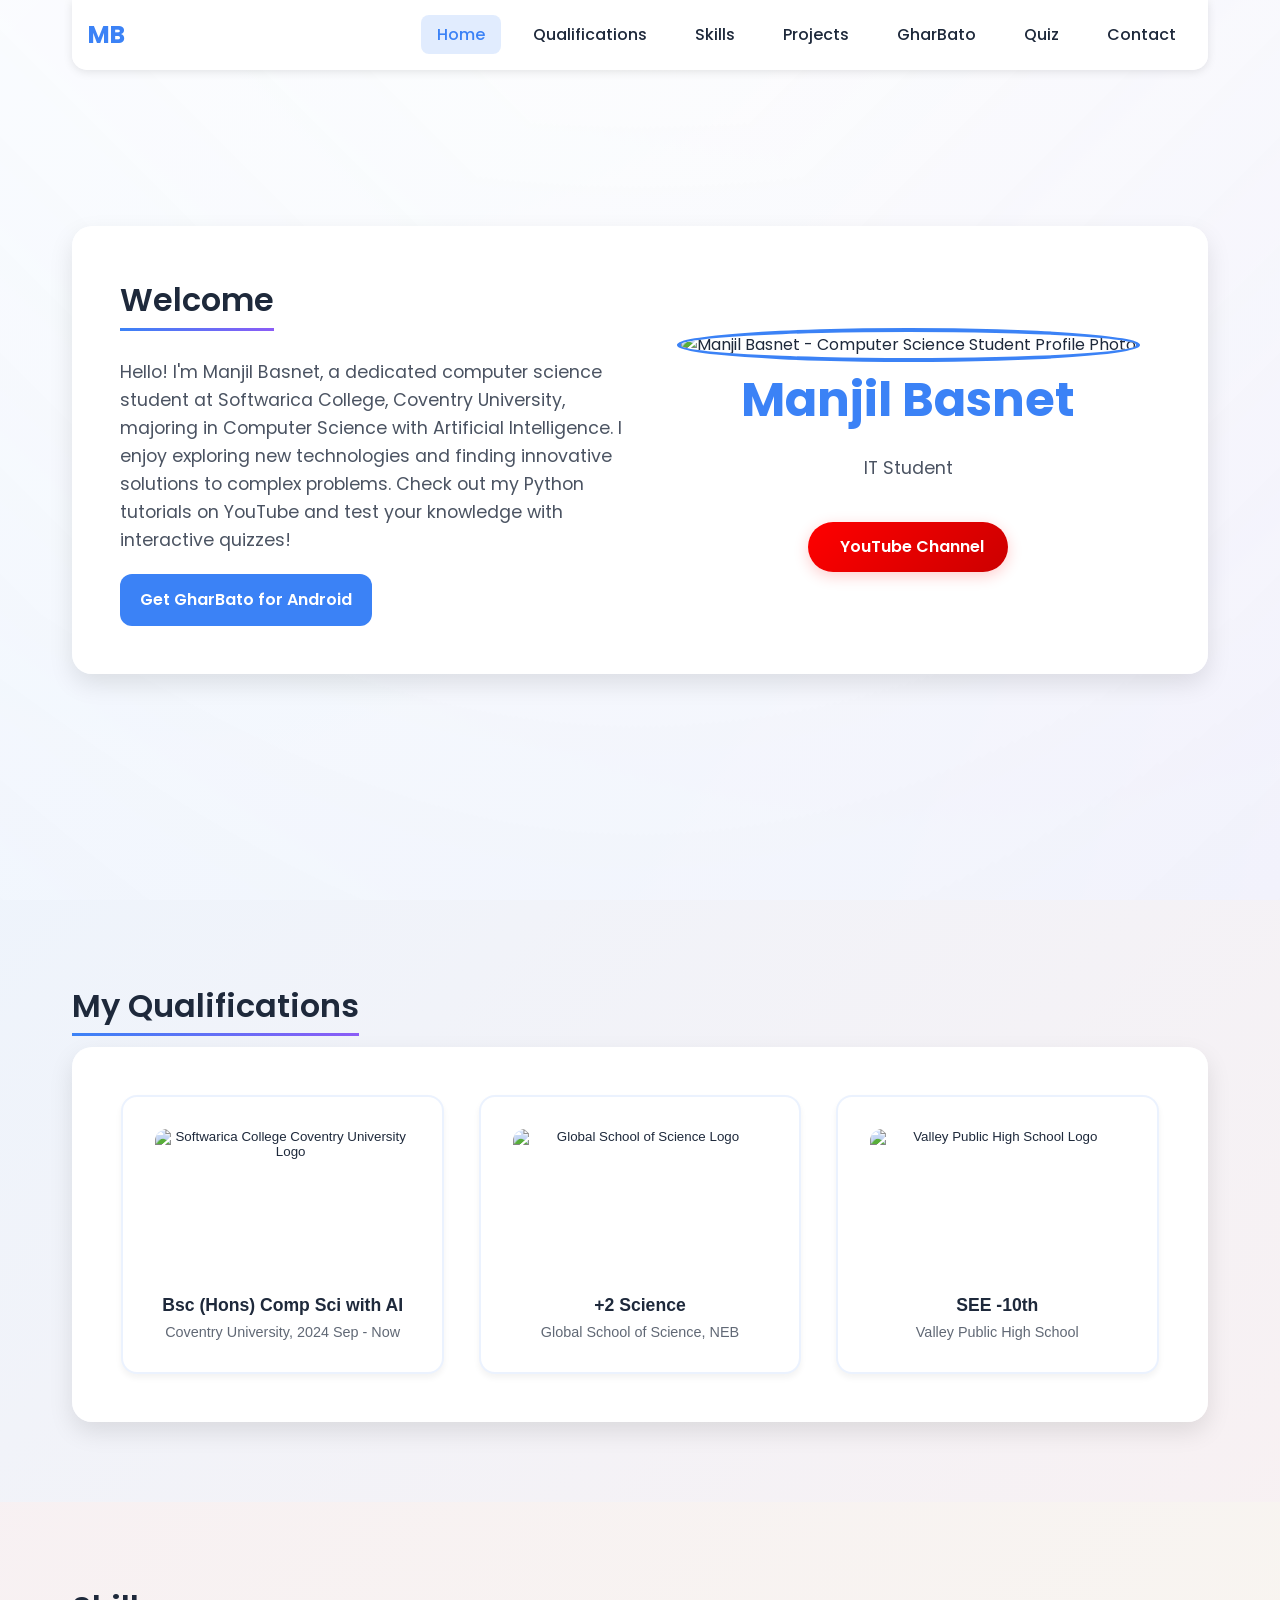
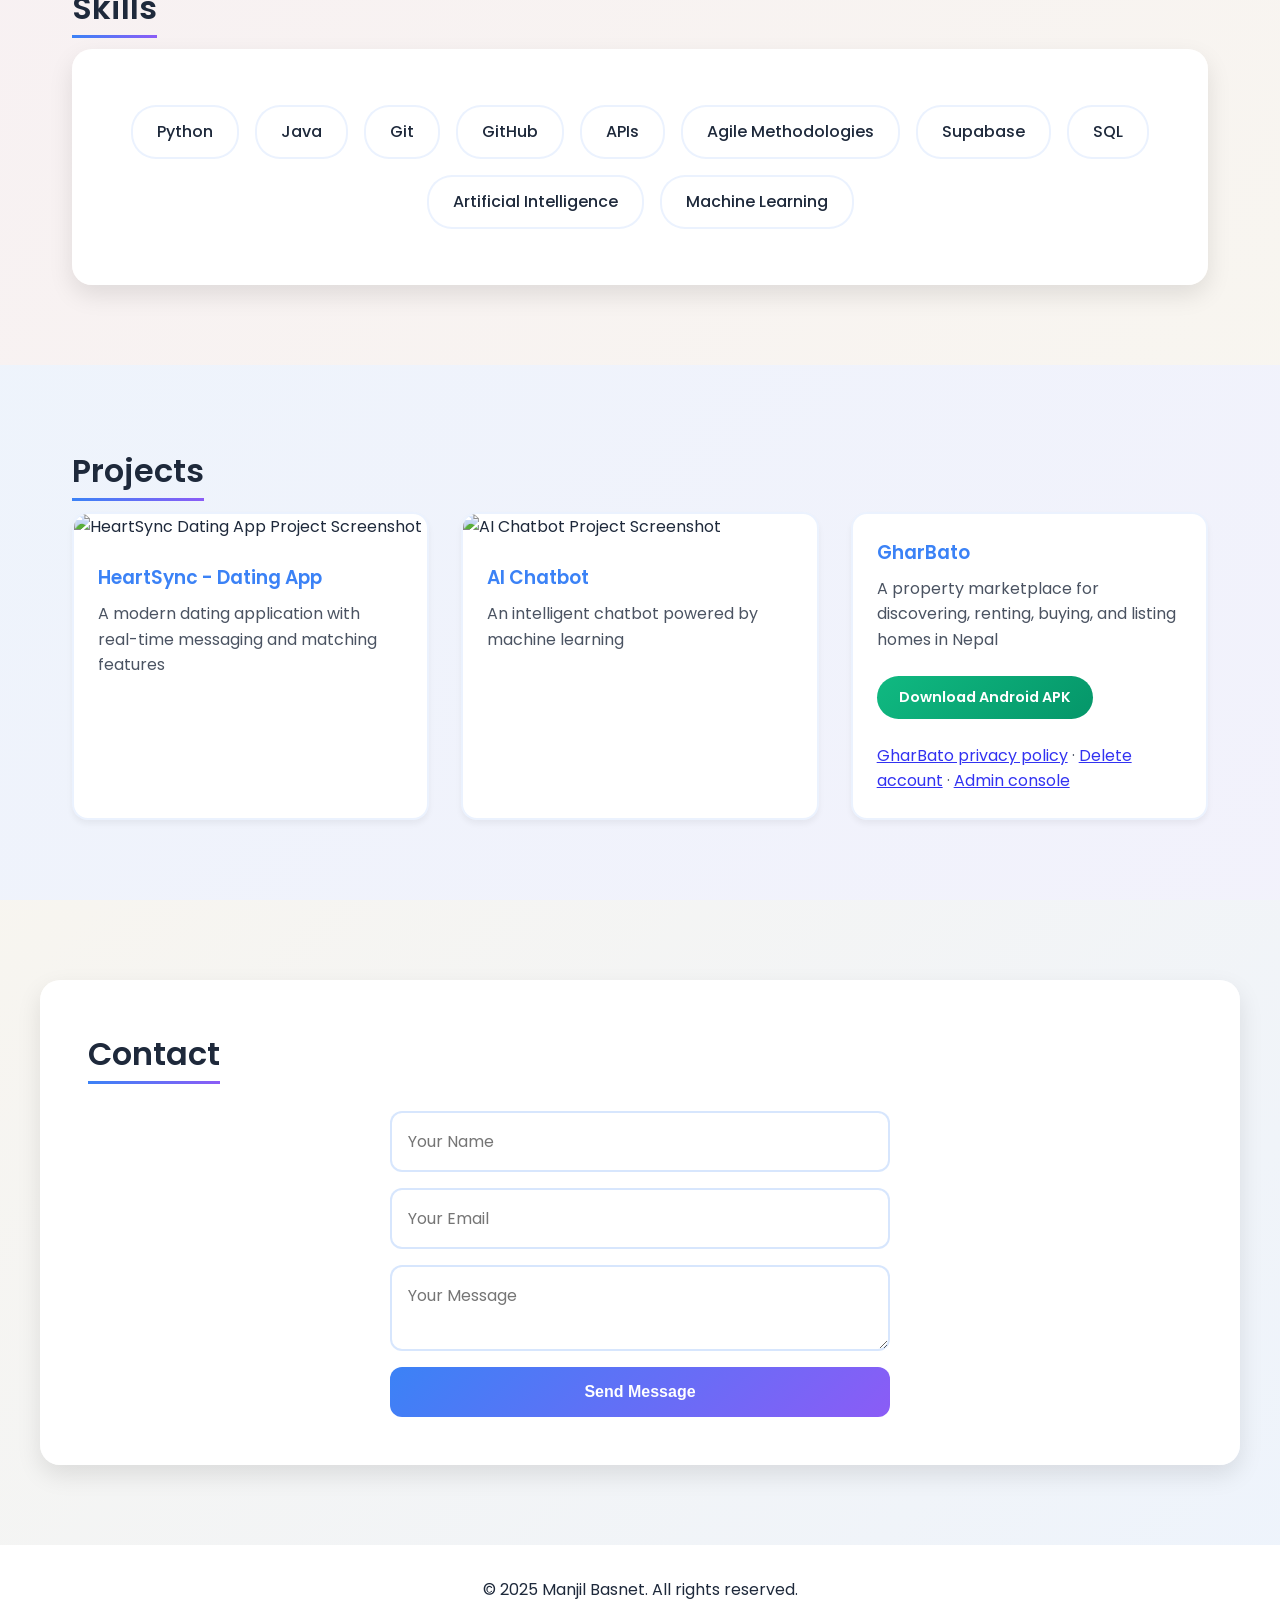
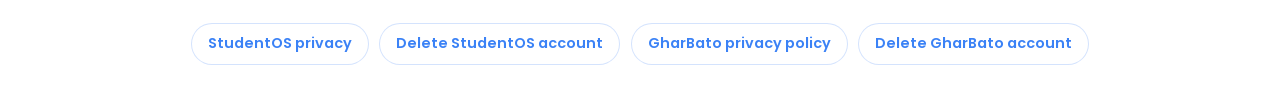
==== commit e3916958: "Add GharBato web admin console Admin sign-in checks the dedicated account UID defined in the public " ====
--- a/index.html
+++ b/index.html
@@ -122,7 +122,7 @@
                         <h3>GharBato</h3>
                         <p>A property marketplace for discovering, renting, buying, and listing homes in Nepal</p>
                         <a href="https://github.com/ManjilDadaa/portfolio/releases/download/GHARBATOAPK_v1.1/gharbato_v1.1.apk" class="apk-download-btn">Download Android APK</a>
-                        <p><a href="gharbato-privacy.html">GharBato privacy policy</a> · <a href="gharbato-delete-account.html">Delete account</a></p>
+                        <p><a href="gharbato-privacy.html">GharBato privacy policy</a> · <a href="gharbato-delete-account.html">Delete account</a> · <a href="gharbato-admin.html">Admin console</a></p>
                     </div>
                 </div>
             </div>
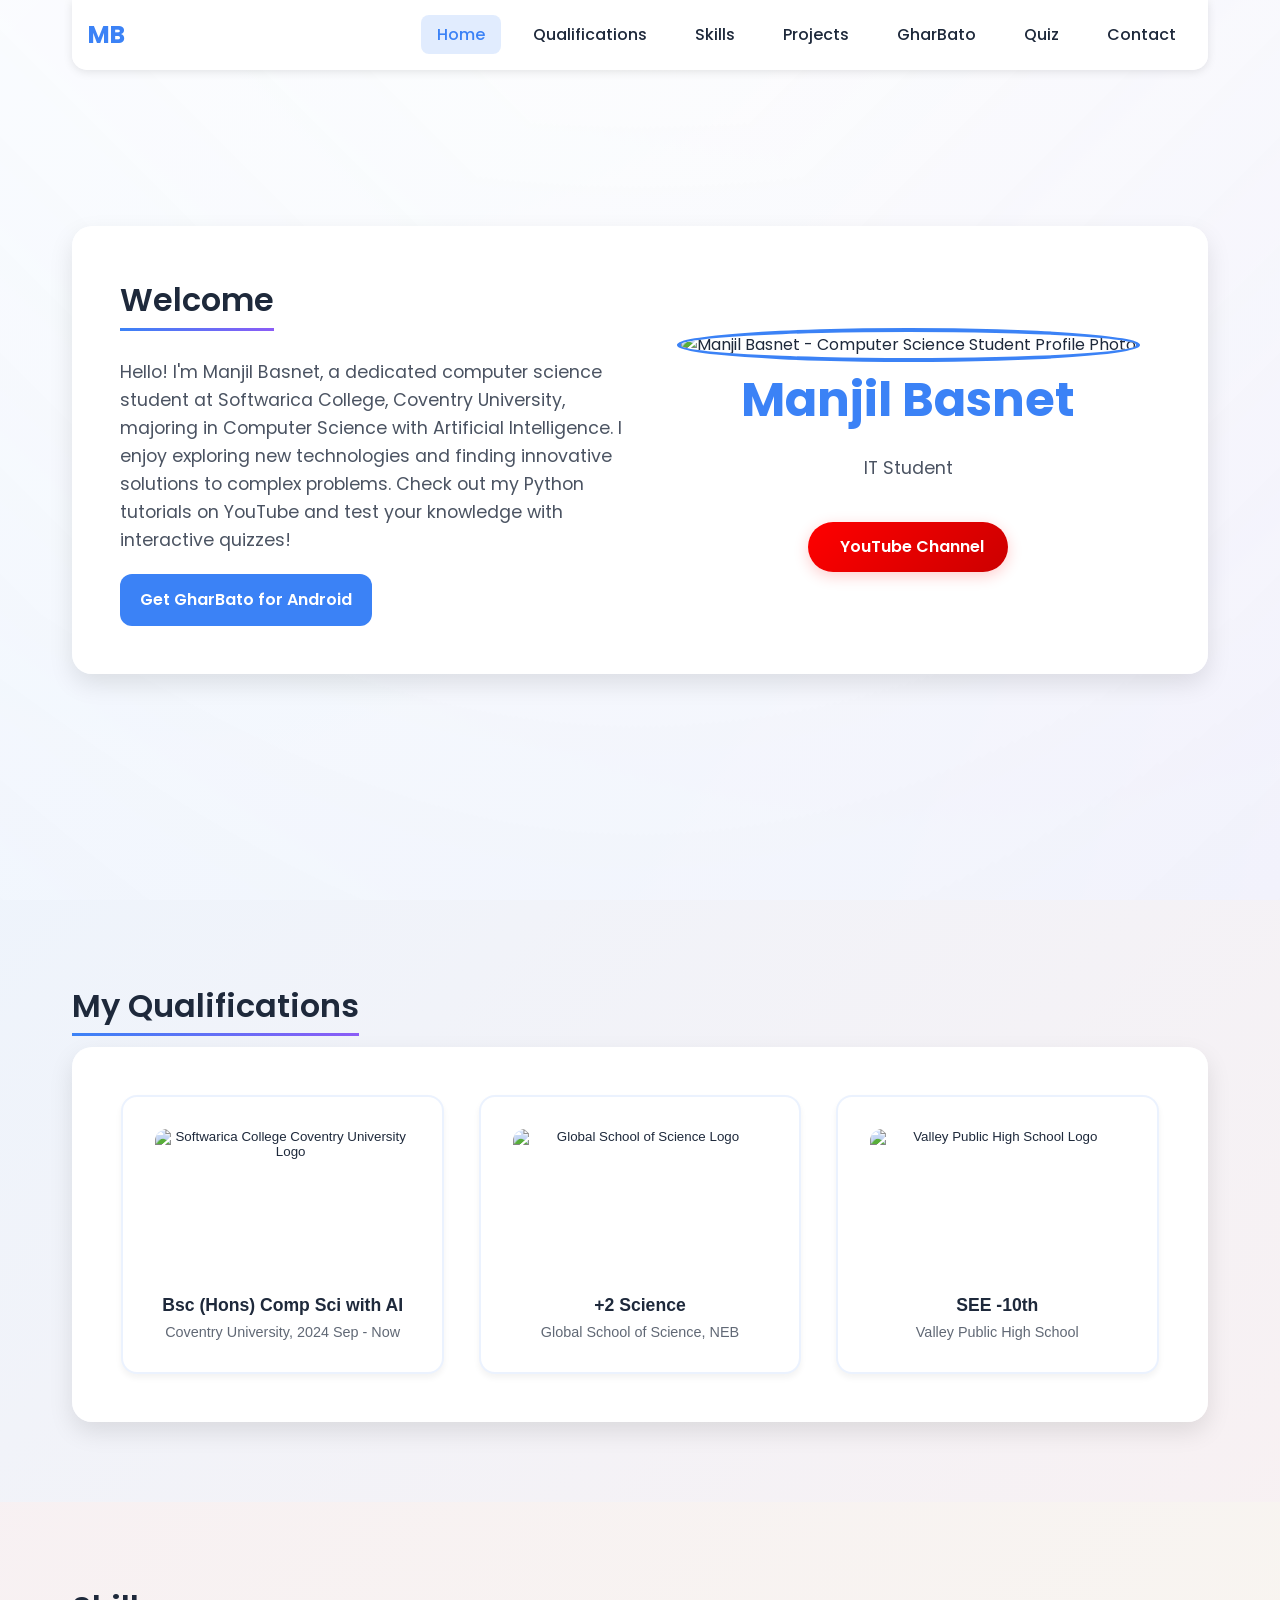
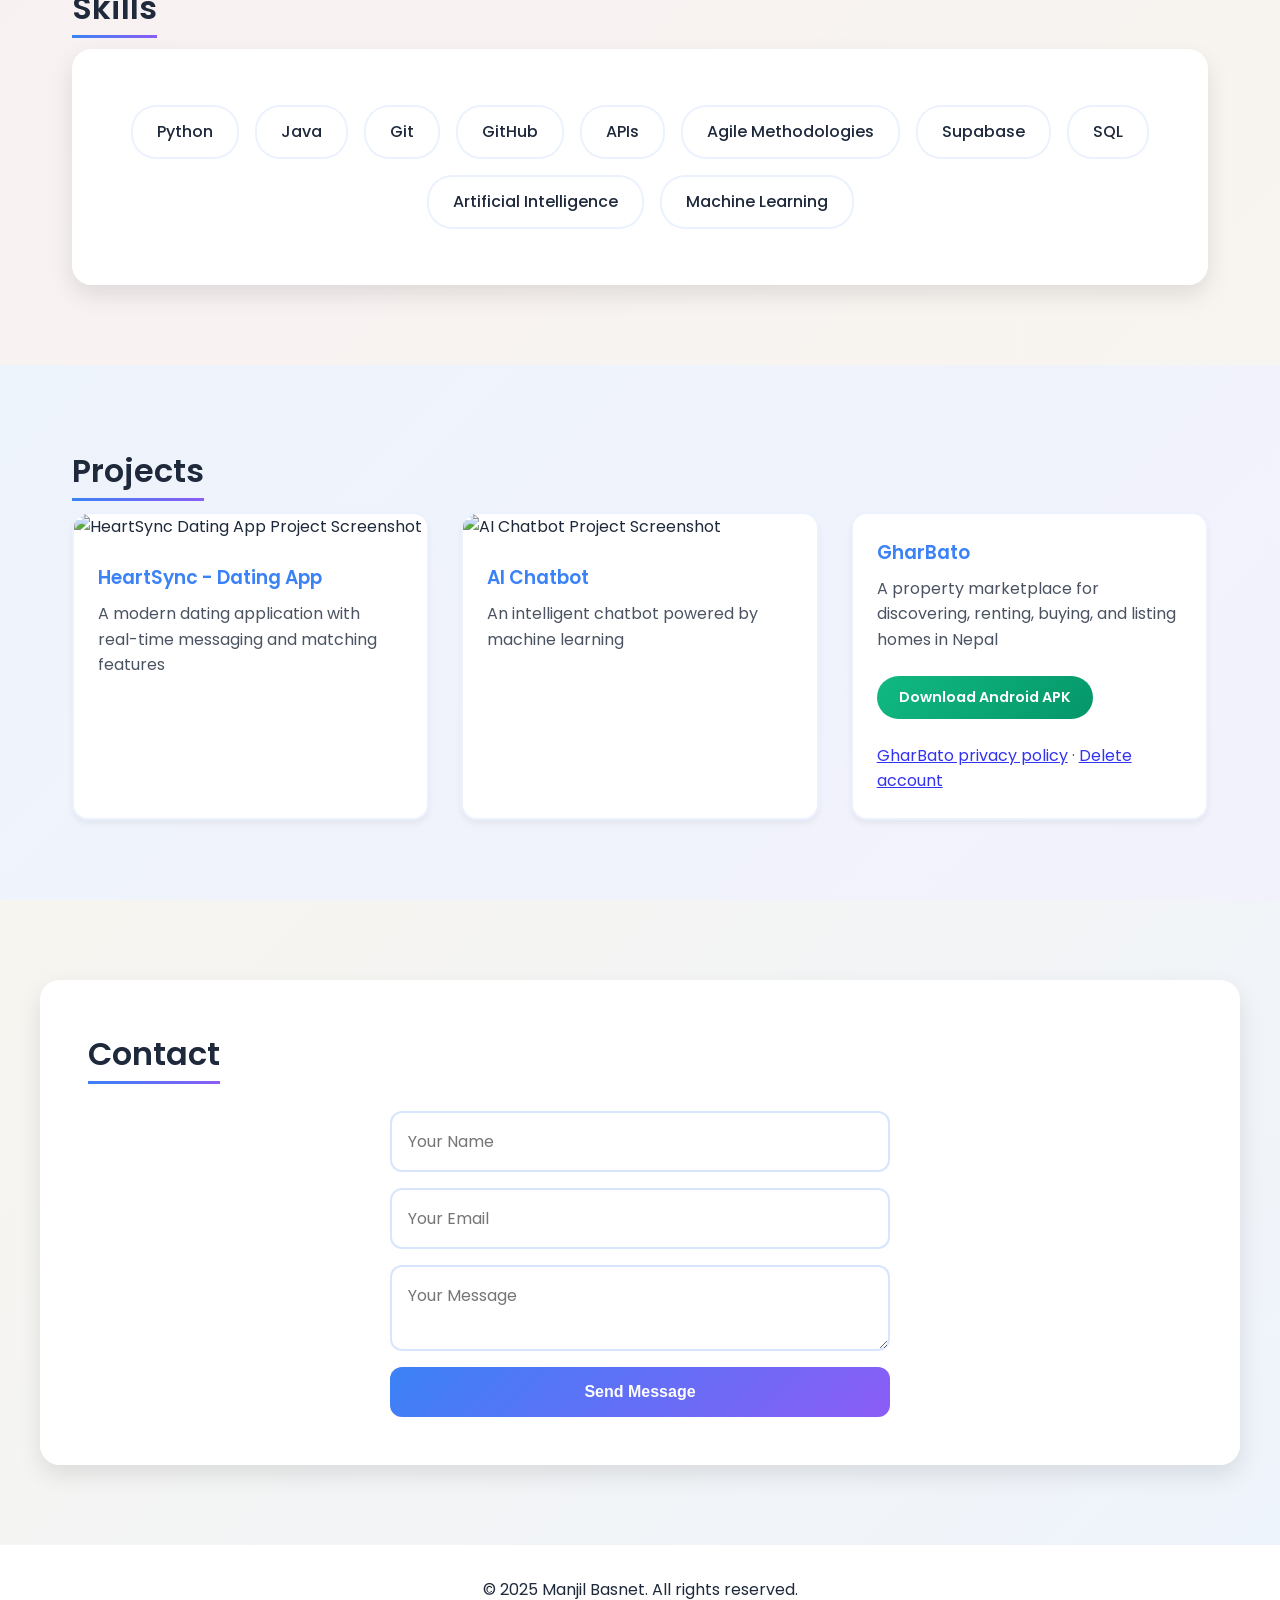
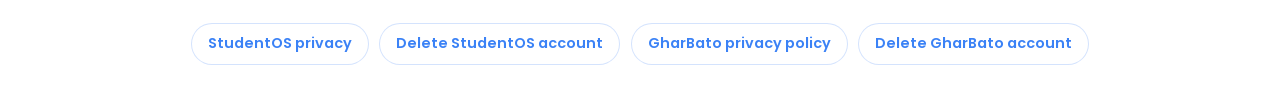
==== commit 9a3b5f19: "Protect encrypted KYC review and harden admin sessions" ====
--- a/index.html
+++ b/index.html
@@ -122,7 +122,7 @@
                         <h3>GharBato</h3>
                         <p>A property marketplace for discovering, renting, buying, and listing homes in Nepal</p>
                         <a href="https://github.com/ManjilDadaa/portfolio/releases/download/GHARBATOAPK_v1.1/gharbato_v1.1.apk" class="apk-download-btn">Download Android APK</a>
-                        <p><a href="gharbato-privacy.html">GharBato privacy policy</a> · <a href="gharbato-delete-account.html">Delete account</a> · <a href="gharbato-admin.html">Admin console</a></p>
+                        <p><a href="gharbato-privacy.html">GharBato privacy policy</a> · <a href="gharbato-delete-account.html">Delete account</a></p>
                     </div>
                 </div>
             </div>
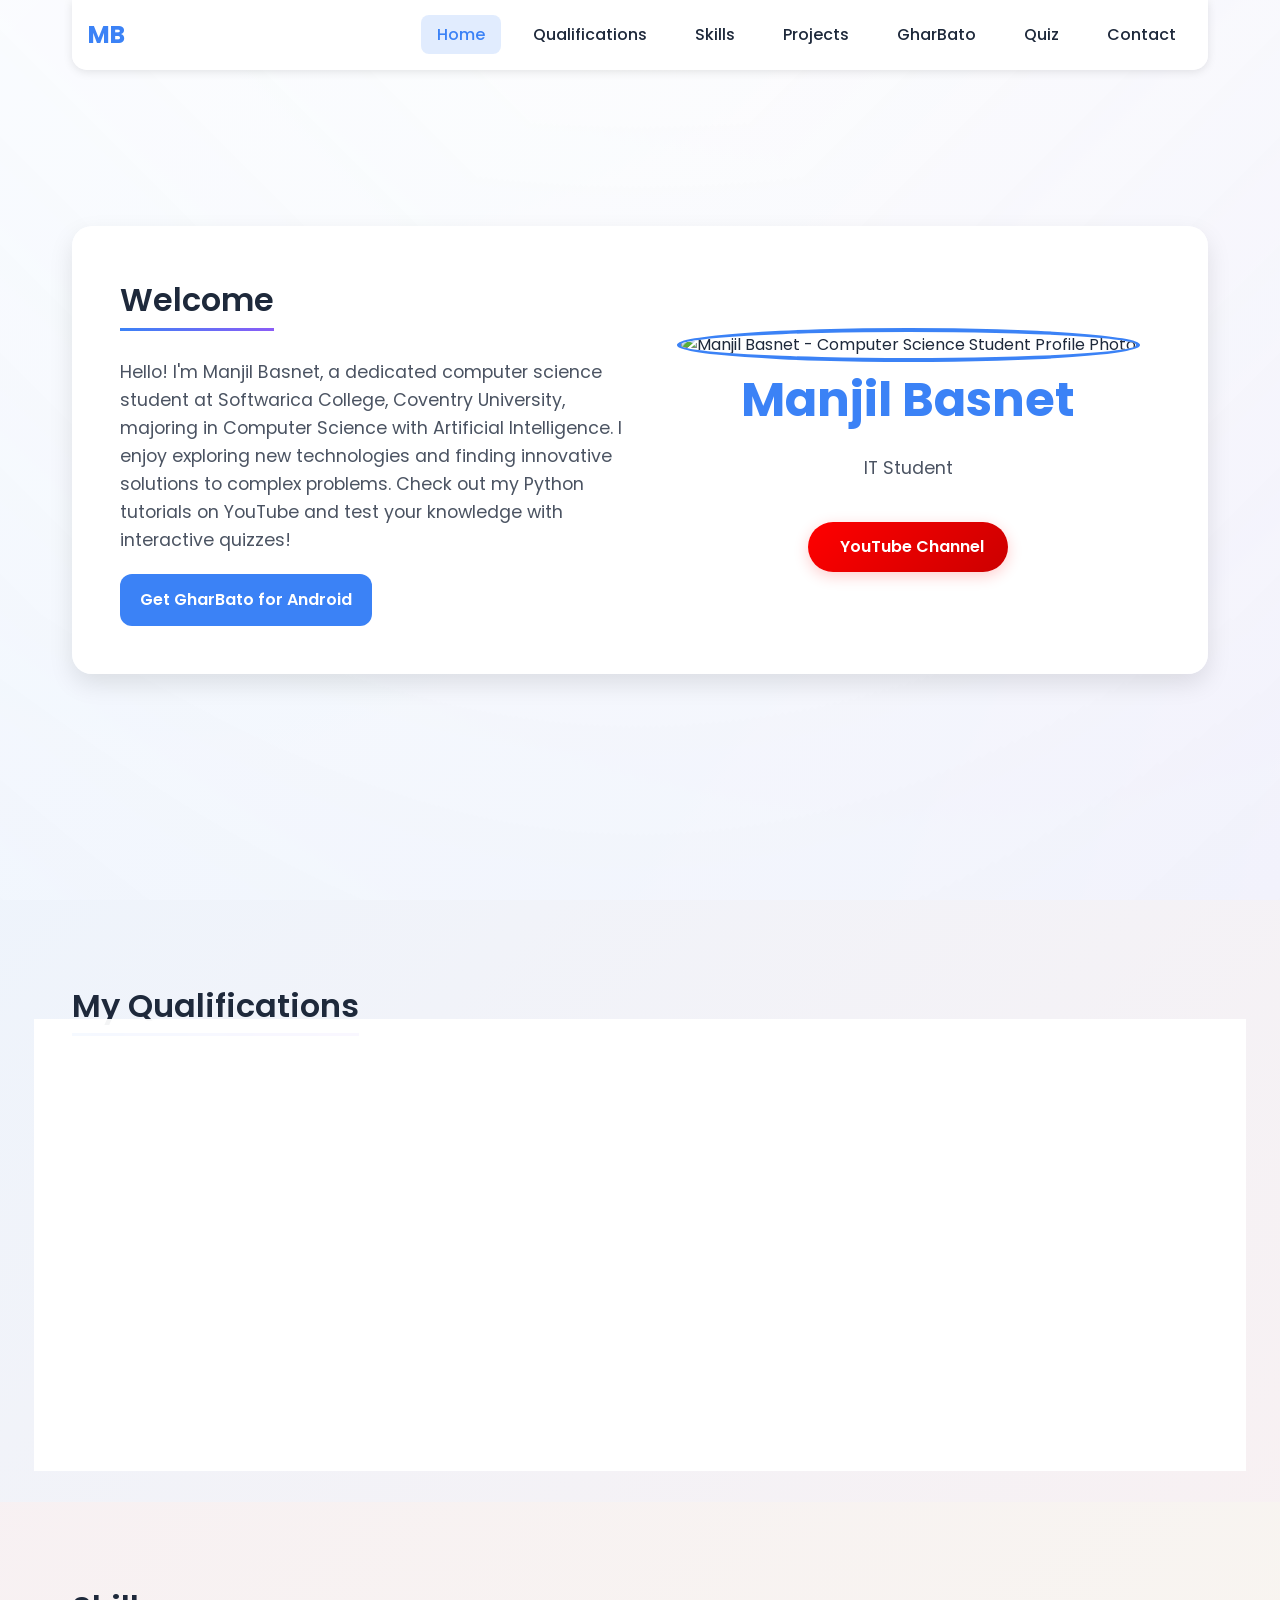
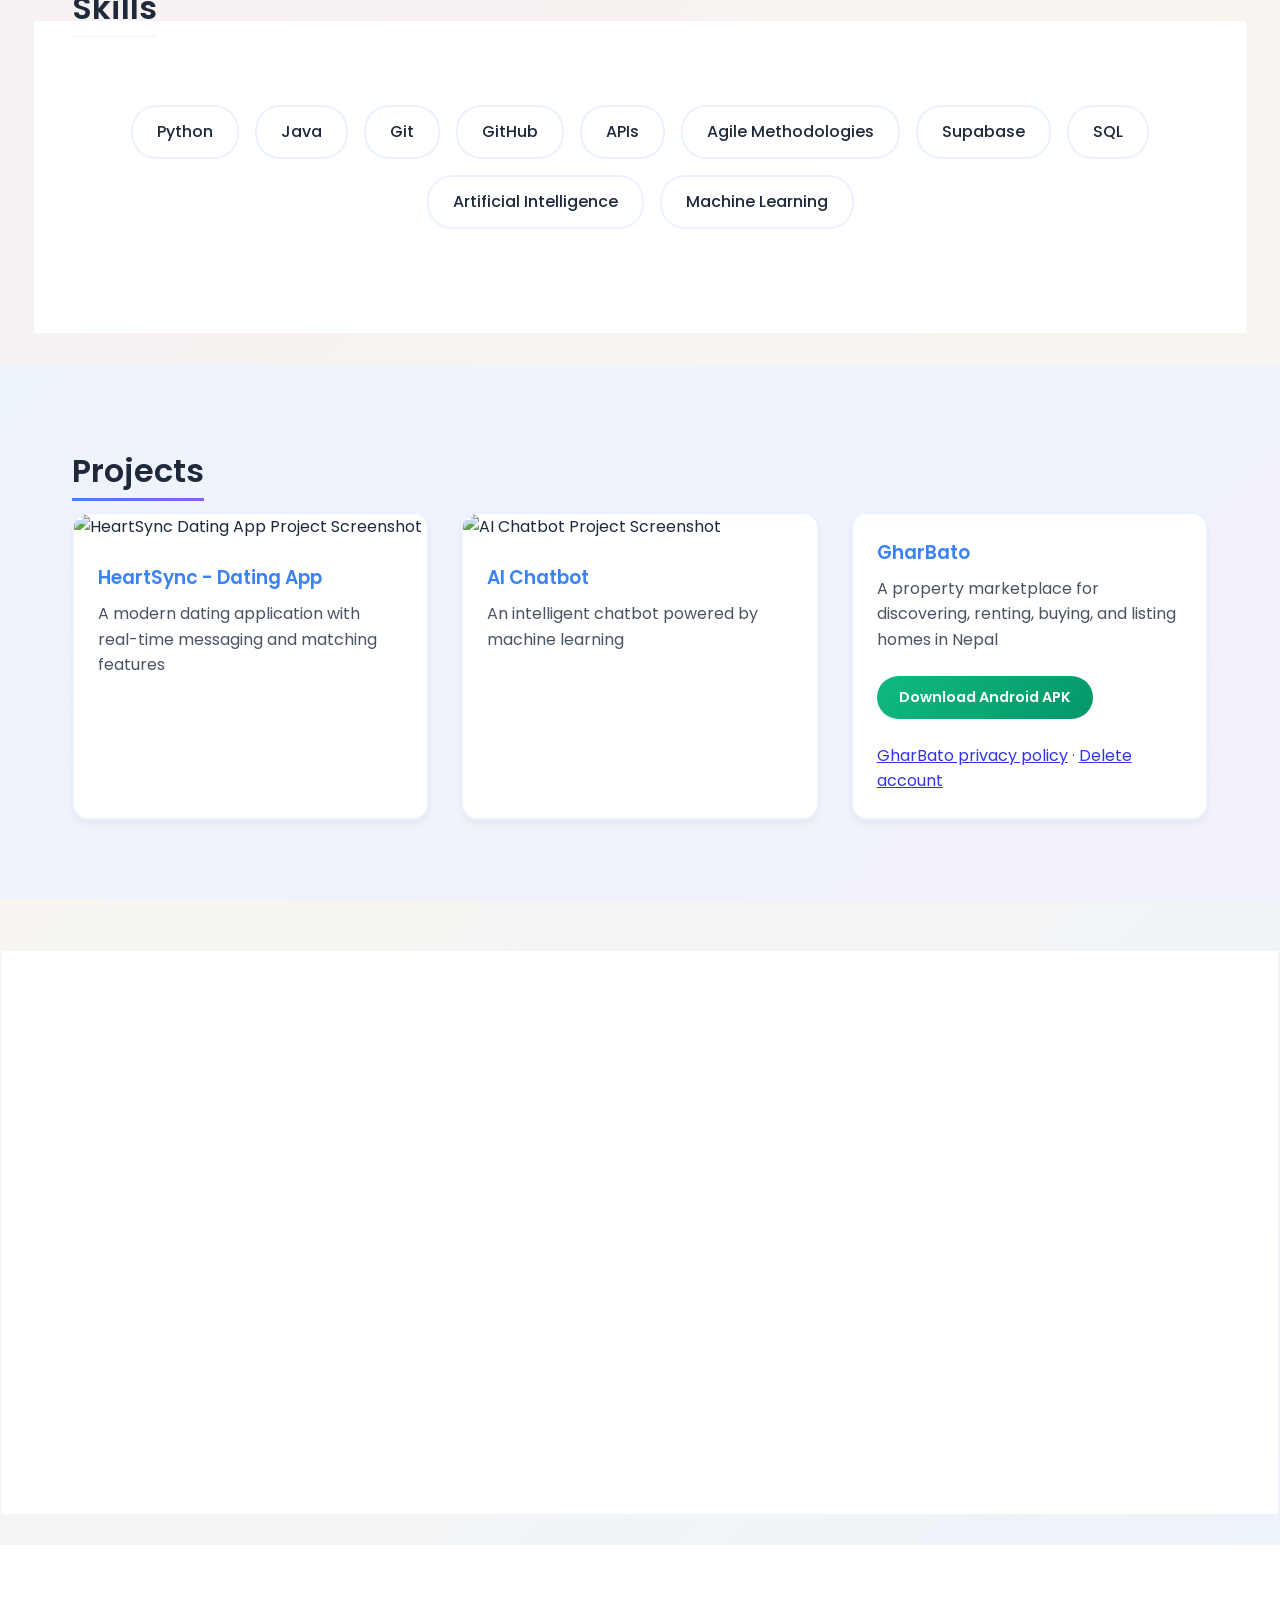
==== commit 4b4c1ef3: "Fix project1 stylesheet reference and update copyright year" ====
--- a/index.html
+++ b/index.html
@@ -145,7 +145,7 @@
 
     <footer>
         <div class="container">
-            <p>&copy; 2025 Manjil Basnet. All rights reserved.</p>
+            <p>&copy; 2026 Manjil Basnet. All rights reserved.</p>
             <p class="legal-footer-links" aria-label="Privacy and account links">
                 <a href="studentos-privacy.html">StudentOS privacy</a>
                 <a href="studentos-delete-account.html">Delete StudentOS account</a>
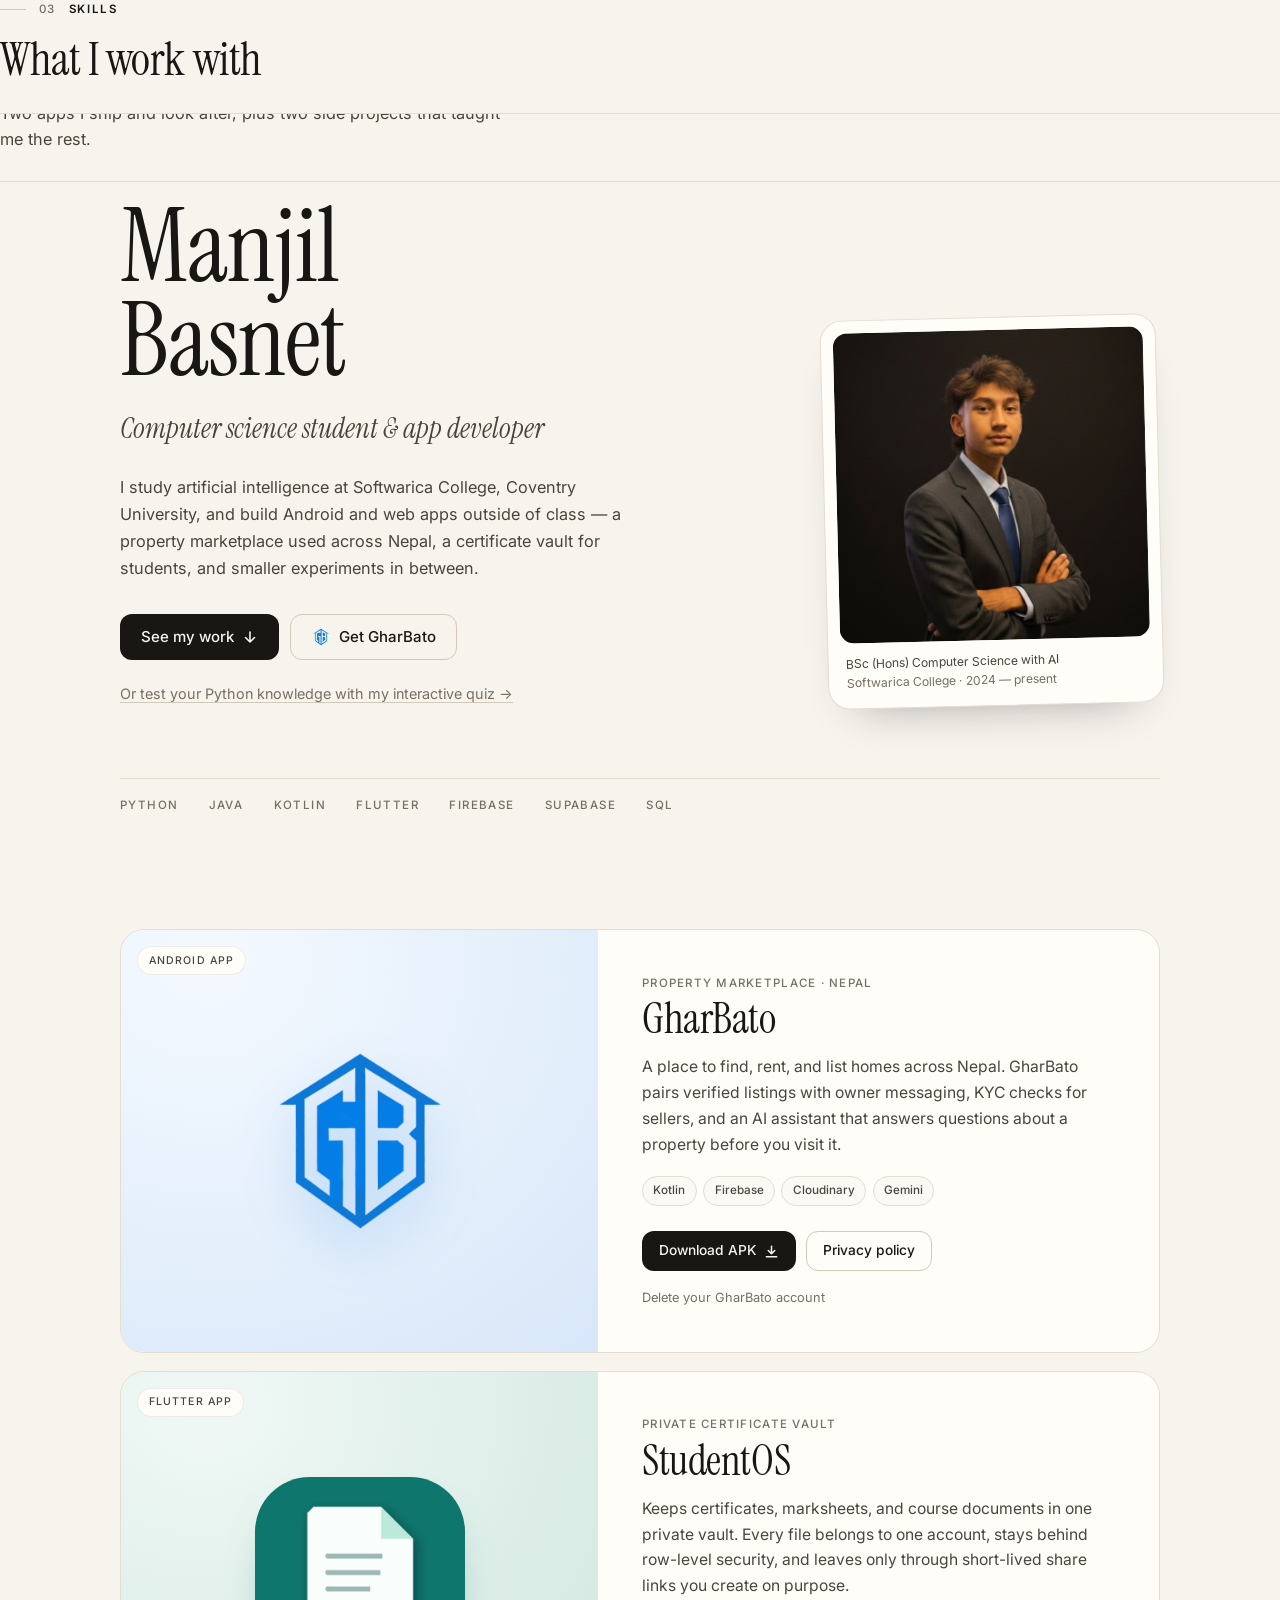
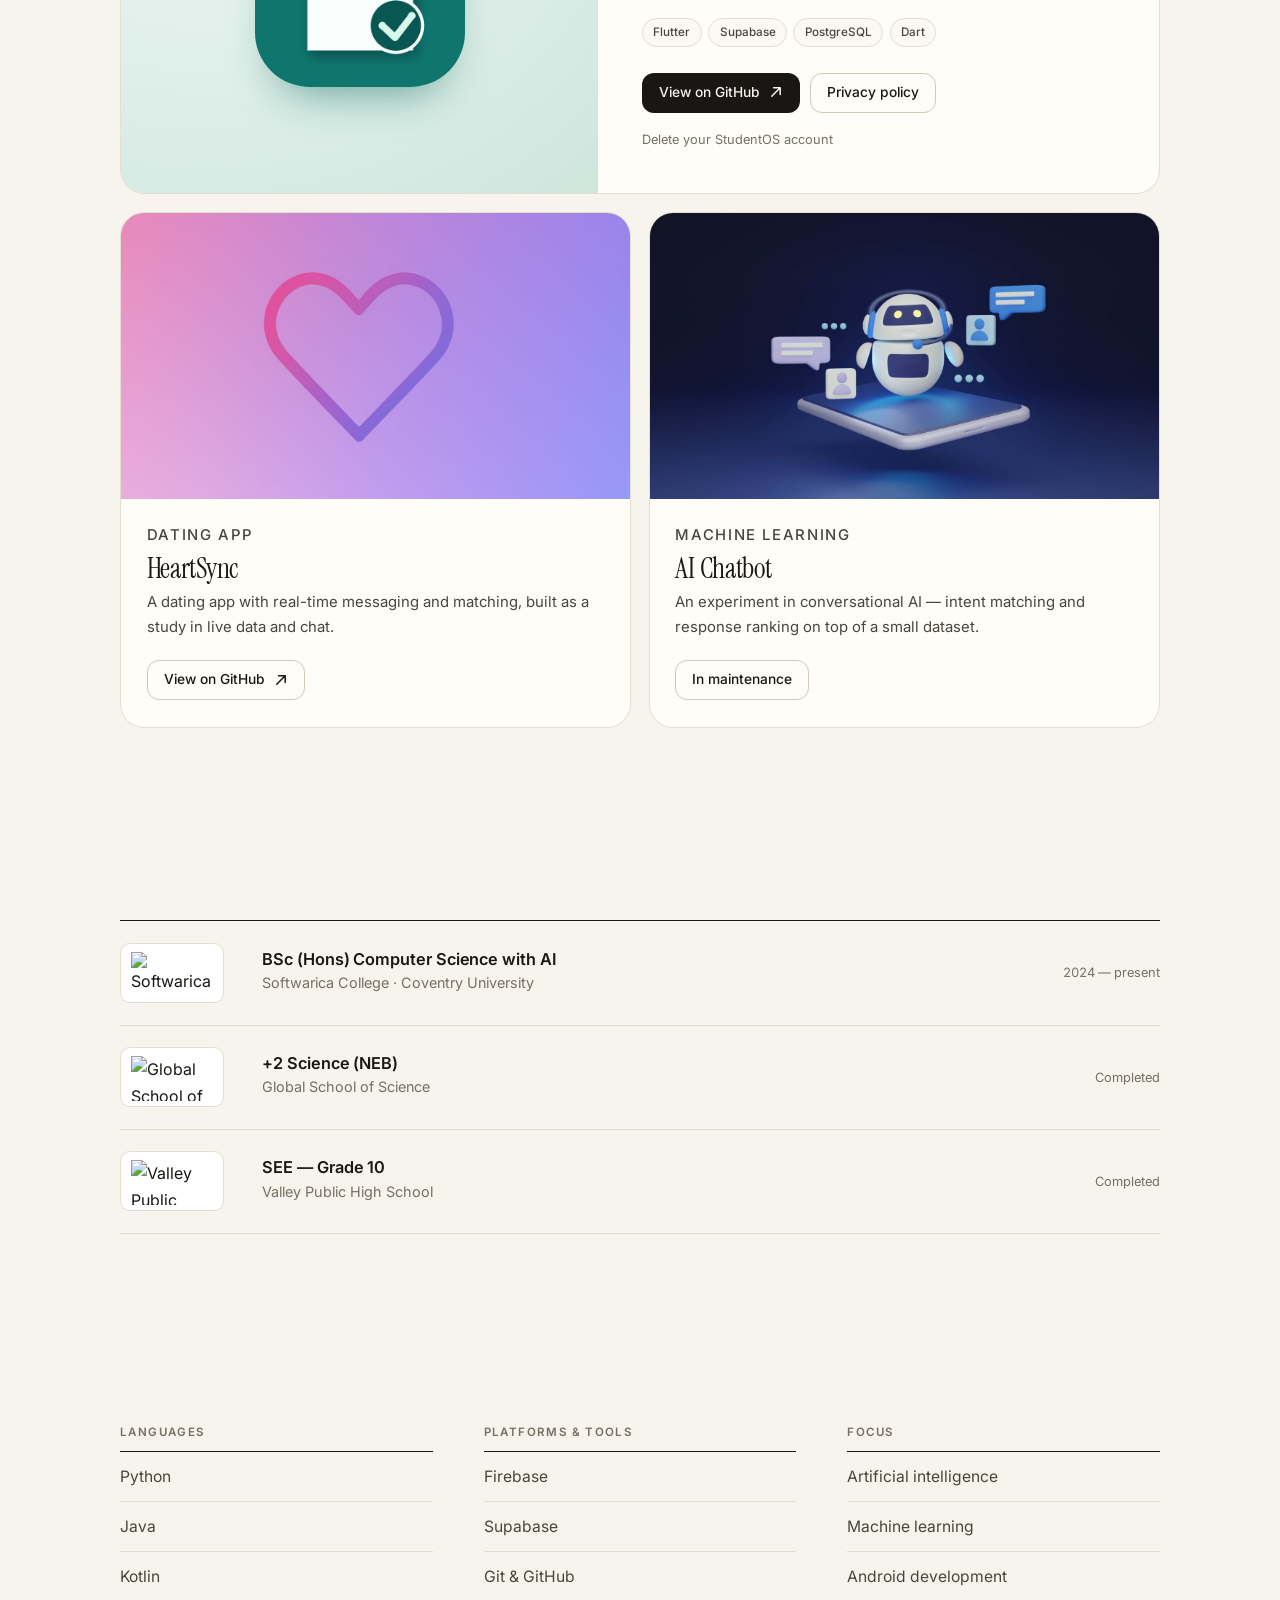
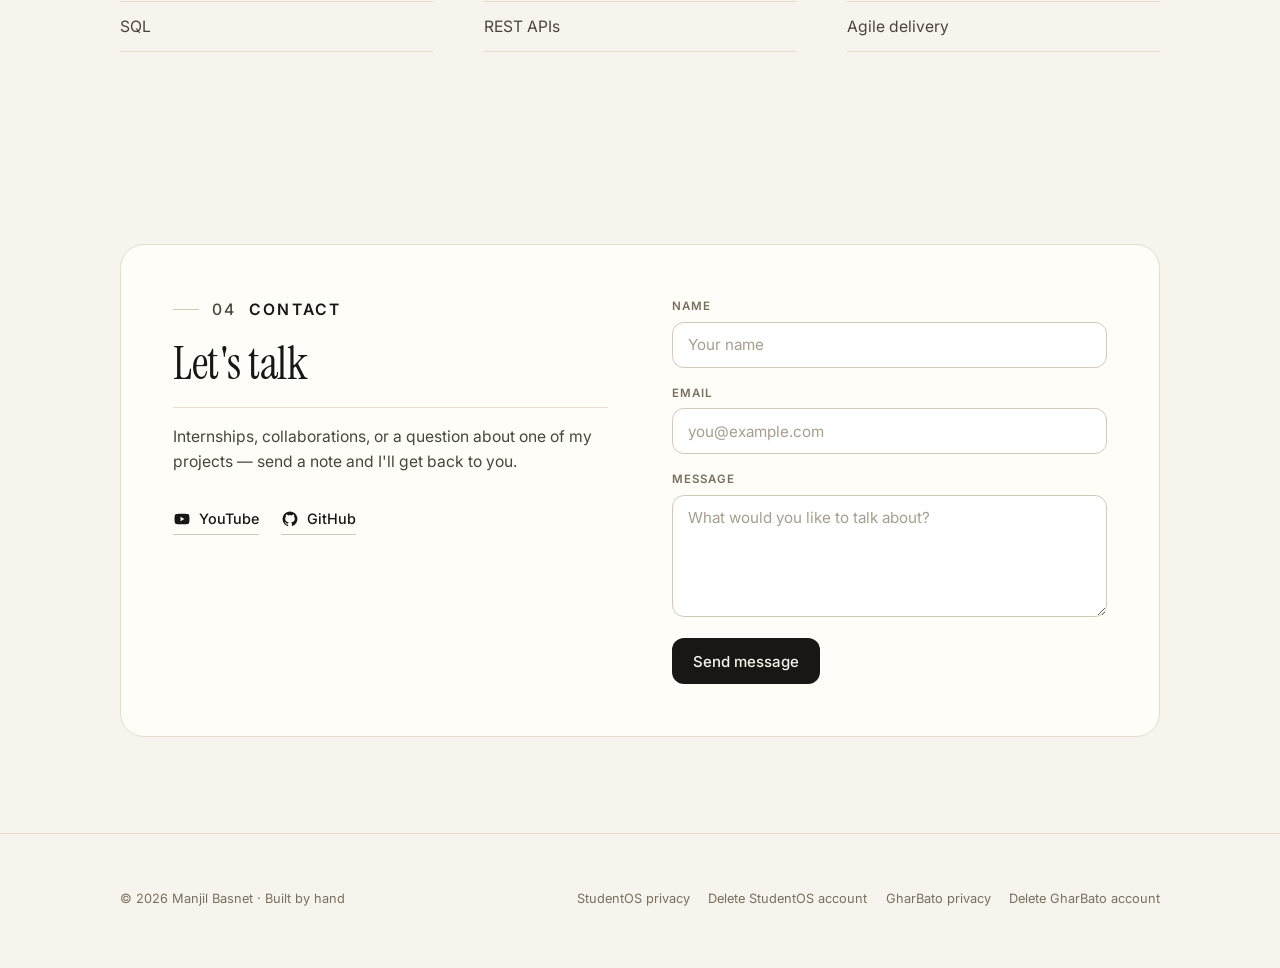
==== commit 60d2f832: "Redesign portfolio, add StudentOS project, and refresh portrait Editorial design system with consist" ====
--- a/index.html
+++ b/index.html
@@ -3,28 +3,39 @@
 <head>
     <meta charset="UTF-8">
     <meta name="viewport" content="width=device-width, initial-scale=1.0">
-    <meta name="description" content="Manjil Basnet - Computer Science student specializing in AI. Explore my portfolio, projects, and interactive Python quizzes. YouTube tutorials available.">
-    <meta name="keywords" content="Manjil Basnet, Computer Science, AI, Python, Portfolio, Web Development, Programming Tutorials">
+    <meta name="description" content="Manjil Basnet — computer science student in Kathmandu building Android and web apps. GharBato property marketplace, StudentOS certificate vault, and interactive Python quizzes.">
     <meta name="author" content="Manjil Basnet">
-    <title>Manjil Basnet - Computer Science & AI Student Portfolio</title>
-    <link rel="stylesheet" href="style.css?v=20261019-2">
-    <script src="https://kit.fontawesome.com/your-fontawesome-kit.js" crossorigin="anonymous"></script>
+    <meta name="theme-color" content="#f7f4ee">
+    <link rel="canonical" href="https://manjilbasnet.com.np/">
+    <meta property="og:type" content="website">
+    <meta property="og:title" content="Manjil Basnet — Computer Science &amp; AI">
+    <meta property="og:description" content="Computer science student in Kathmandu building Android and web apps: GharBato, StudentOS, and more.">
+    <meta property="og:image" content="https://manjilbasnet.com.np/Images/manjil-basnet.jpg">
+    <meta property="og:url" content="https://manjilbasnet.com.np/">
+    <title>Manjil Basnet — Computer Science &amp; AI</title>
+    <link rel="icon" type="image/png" href="Images/favicon.png?v=2">
+    <link rel="preconnect" href="https://fonts.googleapis.com">
+    <link rel="preconnect" href="https://fonts.gstatic.com" crossorigin>
+    <link rel="stylesheet" href="style.css?v=20261027-2">
 </head>
 <body>
+    <a class="skip-link" href="#main">Skip to content</a>
+
     <header>
         <div class="container">
             <div class="nav-container">
-                <nav>
-                    <div id="home-link" class="nav-logo">MB</div>
-                    <button class="nav-toggle" aria-label="toggle navigation">
+                <nav aria-label="Main navigation">
+                    <a class="brand" id="home-link" href="#home">
+                        <span class="brand-mark" aria-hidden="true">MB</span>
+                        <span class="brand-name">Manjil Basnet</span>
+                    </a>
+                    <button class="nav-toggle" type="button" aria-label="Toggle navigation" aria-expanded="false" aria-controls="site-menu">
                         <span></span>
                     </button>
-                    <ul class="nav-menu">
-                        <li><a href="#home">Home</a></li>
-                        <li><a href="#qualifications">Qualifications</a></li>
+                    <ul class="nav-menu" id="site-menu">
+                        <li><a href="#projects">Projects</a></li>
+                        <li><a href="#education">Education</a></li>
                         <li><a href="#skills">Skills</a></li>
-                        <li><a href="#projects">Projects</a></li>
-                        <li><a href="#gharbato">GharBato</a></li>
                         <li><a href="quiz.html">Quiz</a></li>
                         <li><a href="#contact">Contact</a></li>
                     </ul>
@@ -33,129 +44,291 @@
         </div>
     </header>
 
-    <main>
-        <section id="home">
-            <div class="container">
-                <div class="home-content">
-                    <div class="about-brief fade-in">
-                        <h2>Welcome</h2>
-                        <p>Hello! I'm Manjil Basnet, a dedicated computer science student at Softwarica College, Coventry University, majoring in Computer Science with Artificial Intelligence. 
-                            I enjoy exploring new technologies and finding innovative solutions to complex problems. Check out my Python tutorials on YouTube and test your knowledge with interactive quizzes!
-                           </p>
-                        <a class="gharbato-home-cta" href="https://github.com/ManjilDadaa/portfolio/releases/download/GHARBATOAPK_v1.1/gharbato_v1.1.apk">Get GharBato for Android</a>
-                    </div>
-                    <div class="profile-container float-animation">
-                        <img src="Images/titlePhoto.png" height="300" width="300" alt="Manjil Basnet - Computer Science Student Profile Photo" class="profile-photo">
-                        <h1 id="typewriter"></h1>
-                        <p>IT Student</p>
-                        <div class="social-links">
-                            <a href="https://www.youtube.com/@ManjiLDadaa" target="_blank" rel="noopener noreferrer" class="youtube-link" title="Visit my YouTube channel">
-                                <i class="fab fa-youtube"></i>
-                                <span>YouTube Channel</span>
-                            </a>
-                        </div>
-                    </div>
+    <main id="main">
+        <section id="home" class="hero">
+            <div class="container">
+                <div class="hero-grid">
+                    <div class="hero-copy">
+                        <p class="eyebrow">Kathmandu, Nepal · Portfolio 2026</p>
+                        <h1>Manjil<br>Basnet</h1>
+                        <p class="hero-subtitle">Computer science student &amp; app developer</p>
+                        <p class="hero-lead">
+                            I study artificial intelligence at Softwarica College, Coventry University, and build
+                            Android and web apps outside of class — a property marketplace used across Nepal,
+                            a certificate vault for students, and smaller experiments in between.
+                        </p>
+                        <div class="hero-actions">
+                            <a class="btn btn--primary" href="#projects">
+                                See my work
+                                <svg viewBox="0 0 16 16" width="16" height="16" aria-hidden="true" focusable="false"><path d="M8 3v10M3.5 8.5 8 13l4.5-4.5" fill="none" stroke="currentColor" stroke-width="1.6" stroke-linecap="round" stroke-linejoin="round"/></svg>
+                            </a>
+                            <a class="btn btn--ghost" href="https://github.com/ManjilDadaa/portfolio/releases/download/GHARBATOAPK_v1.1/gharbato_v1.1.apk">
+                                <img src="Images/gharbato-logo.png" alt="" width="20" height="20">
+                                Get GharBato
+                            </a>
+                        </div>
+                        <p class="hero-quiet-link">
+                            <a href="quiz.html">Or test your Python knowledge with my interactive quiz →</a>
+                        </p>
+                    </div>
+
+                    <figure class="portrait">
+                        <div class="portrait-photo">
+                            <img src="Images/manjil-basnet.jpg" width="446" height="446" alt="Portrait of Manjil Basnet">
+                        </div>
+                        <figcaption>
+                            <span>BSc (Hons) Computer Science with AI</span>
+                            <span>Softwarica College · 2024 — present</span>
+                        </figcaption>
+                    </figure>
                 </div>
-            </div>
-            <div class="neon-bg"></div>
-        </section>
-
-        <section id="qualifications">
-            <div class="container slide-in-right">
-                <h2>My Qualifications</h2>
-                <div class="qualifications-container">
-                    <div class="qualification-buttons">
-                        <button class="qualification-button">
-                            <img src="Images/soft final.png" height="150" width="300" alt="Softwarica College Coventry University Logo">
-                            <h3>Bsc (Hons) Comp Sci with AI</h3>
-                            <p>Coventry University, 2024 Sep - Now</p>
-                        </button>
-                        <button class="qualification-button">
-                            <img src="Images/global.png" height="150" width="300" alt="Global School of Science Logo">
-                            <h3>+2 Science</h3>
-                            <p>Global School of Science, NEB </p>
-                        </button>
-                        <button class="qualification-button">
-                            <img src="Images/valley finallll.png" height="150" width="300" alt="Valley Public High School Logo">
-                            <h3>SEE -10th</h3>
+
+                <p class="tool-line">
+                    <span>Python</span>
+                    <span>Java</span>
+                    <span>Kotlin</span>
+                    <span>Flutter</span>
+                    <span>Firebase</span>
+                    <span>Supabase</span>
+                    <span>SQL</span>
+                </p>
+            </div>
+        </section>
+
+        <section id="projects">
+            <div class="container">
+                <header class="section-head">
+                    <p class="section-index">01 <span>Projects</span></p>
+                    <h2>Selected work</h2>
+                    <p class="section-intro">Two apps I ship and look after, plus two side projects that taught me the rest.</p>
+                </header>
+
+                <article class="feature" id="gharbato">
+                    <div class="feature-media feature-media--gharbato">
+                        <span class="media-label">Android app</span>
+                        <img src="Images/gharbato-logo.png" width="512" height="512" alt="GharBato app logo">
+                    </div>
+                    <div class="feature-body">
+                        <p class="feature-kicker">Property marketplace · Nepal</p>
+                        <h3>GharBato</h3>
+                        <p class="feature-copy">
+                            A place to find, rent, and list homes across Nepal. GharBato pairs verified listings
+                            with owner messaging, KYC checks for sellers, and an AI assistant that answers
+                            questions about a property before you visit it.
+                        </p>
+                        <ul class="tag-list" aria-label="Technologies used">
+                            <li>Kotlin</li>
+                            <li>Firebase</li>
+                            <li>Cloudinary</li>
+                            <li>Gemini</li>
+                        </ul>
+                        <div class="actions">
+                            <a class="btn btn--primary btn--sm" href="https://github.com/ManjilDadaa/portfolio/releases/download/GHARBATOAPK_v1.1/gharbato_v1.1.apk">
+                                Download APK
+                                <svg viewBox="0 0 16 16" width="15" height="15" aria-hidden="true" focusable="false"><path d="M8 2.5v8m0 0L4.5 7M8 10.5 11.5 7M2.5 13.5h11" fill="none" stroke="currentColor" stroke-width="1.6" stroke-linecap="round" stroke-linejoin="round"/></svg>
+                            </a>
+                            <a class="btn btn--ghost btn--sm" href="gharbato-privacy.html">Privacy policy</a>
+                        </div>
+                        <p class="fine-print">
+                            <a href="gharbato-delete-account.html">Delete your GharBato account</a>
+                        </p>
+                    </div>
+                </article>
+
+                <article class="feature" id="studentos">
+                    <div class="feature-media feature-media--studentos">
+                        <span class="media-label">Flutter app</span>
+                        <img src="Images/studentos-icon.png" width="512" height="512" alt="StudentOS app icon">
+                    </div>
+                    <div class="feature-body">
+                        <p class="feature-kicker">Private certificate vault</p>
+                        <h3>StudentOS</h3>
+                        <p class="feature-copy">
+                            Keeps certificates, marksheets, and course documents in one private vault. Every file
+                            belongs to one account, stays behind row-level security, and leaves only through
+                            short-lived share links you create on purpose.
+                        </p>
+                        <ul class="tag-list" aria-label="Technologies used">
+                            <li>Flutter</li>
+                            <li>Supabase</li>
+                            <li>PostgreSQL</li>
+                            <li>Dart</li>
+                        </ul>
+                        <div class="actions">
+                            <a class="btn btn--primary btn--sm" href="https://github.com/ManjilDadaa/Student_OS" target="_blank" rel="noopener noreferrer">
+                                View on GitHub
+                                <svg viewBox="0 0 16 16" width="15" height="15" aria-hidden="true" focusable="false"><path d="M6 3h7v7M13 3 4 12" fill="none" stroke="currentColor" stroke-width="1.6" stroke-linecap="round" stroke-linejoin="round"/></svg>
+                            </a>
+                            <a class="btn btn--ghost btn--sm" href="studentos-privacy.html">Privacy policy</a>
+                        </div>
+                        <p class="fine-print">
+                            <a href="studentos-delete-account.html">Delete your StudentOS account</a>
+                        </p>
+                    </div>
+                </article>
+
+                <div class="project-grid">
+                    <article class="card">
+                        <div class="card-media">
+                            <img src="Images/heartsync-cover.jpg" width="1200" height="800" loading="lazy" alt="HeartSync app artwork — a gradient heart on a purple background">
+                        </div>
+                        <div class="card-body">
+                            <p class="card-kicker">Dating app</p>
+                            <h3>HeartSync</h3>
+                            <p>A dating app with real-time messaging and matching, built as a study in live data and chat.</p>
+                            <a class="btn btn--ghost btn--sm" href="https://github.com/ManjilBasnetDev/Test-HeartSync" target="_blank" rel="noopener noreferrer">
+                                View on GitHub
+                                <svg viewBox="0 0 16 16" width="15" height="15" aria-hidden="true" focusable="false"><path d="M6 3h7v7M13 3 4 12" fill="none" stroke="currentColor" stroke-width="1.6" stroke-linecap="round" stroke-linejoin="round"/></svg>
+                            </a>
+                        </div>
+                    </article>
+
+                    <article class="card">
+                        <div class="card-media">
+                            <img src="Images/chatbot-cover.jpg" width="1400" height="840" loading="lazy" alt="A 3D chatbot character floating above a phone">
+                        </div>
+                        <div class="card-body">
+                            <p class="card-kicker">Machine learning</p>
+                            <h3>AI Chatbot</h3>
+                            <p>An experiment in conversational AI — intent matching and response ranking on top of a small dataset.</p>
+                            <button class="btn btn--ghost btn--sm" type="button" data-maintenance>In maintenance</button>
+                        </div>
+                    </article>
+                </div>
+            </div>
+        </section>
+
+        <section id="education">
+            <div class="container">
+                <header class="section-head">
+                    <p class="section-index">02 <span>Education</span></p>
+                    <h2>Where I study</h2>
+                </header>
+                <ol class="education-list">
+                    <li class="education-item">
+                        <div class="edu-logo"><img src="Images/soft final.png" width="344" height="185" loading="lazy" alt="Softwarica College and Coventry University logo"></div>
+                        <div class="edu-main">
+                            <h3>BSc (Hons) Computer Science with AI</h3>
+                            <p>Softwarica College · Coventry University</p>
+                        </div>
+                        <p class="edu-years">2024 — present</p>
+                    </li>
+                    <li class="education-item">
+                        <div class="edu-logo"><img src="Images/global.png" width="344" height="185" loading="lazy" alt="Global School of Science logo"></div>
+                        <div class="edu-main">
+                            <h3>+2 Science (NEB)</h3>
+                            <p>Global School of Science</p>
+                        </div>
+                        <p class="edu-years">Completed</p>
+                    </li>
+                    <li class="education-item">
+                        <div class="edu-logo"><img src="Images/valley finallll.png" width="344" height="185" loading="lazy" alt="Valley Public High School logo"></div>
+                        <div class="edu-main">
+                            <h3>SEE — Grade 10</h3>
                             <p>Valley Public High School</p>
-                        </button>
+                        </div>
+                        <p class="edu-years">Completed</p>
+                    </li>
+                </ol>
+            </div>
+        </section>
+
+        <section id="skills">
+            <div class="container">
+                <header class="section-head">
+                    <p class="section-index">03 <span>Skills</span></p>
+                    <h2>What I work with</h2>
+                </header>
+                <div class="skill-columns">
+                    <div class="skill-column">
+                        <h3>Languages</h3>
+                        <ul>
+                            <li>Python</li>
+                            <li>Java</li>
+                            <li>Kotlin</li>
+                            <li>SQL</li>
+                        </ul>
+                    </div>
+                    <div class="skill-column">
+                        <h3>Platforms &amp; tools</h3>
+                        <ul>
+                            <li>Firebase</li>
+                            <li>Supabase</li>
+                            <li>Git &amp; GitHub</li>
+                            <li>REST APIs</li>
+                        </ul>
+                    </div>
+                    <div class="skill-column">
+                        <h3>Focus</h3>
+                        <ul>
+                            <li>Artificial intelligence</li>
+                            <li>Machine learning</li>
+                            <li>Android development</li>
+                            <li>Agile delivery</li>
+                        </ul>
                     </div>
                 </div>
             </div>
         </section>
 
-        <section id="skills">
-            <div class="container fade-in">
-                <h2>Skills</h2>
-                <ul class="skills-list">
-                    <li>Python</li>
-                    <li>Java</li>
-                    <li>Git</li>
-                    <li>GitHub</li>
-                    <li>APIs</li>
-                    <li>Agile Methodologies</li>
-                    <li>Supabase</li>
-                    <li>SQL</li>
-                    <li>Artificial Intelligence</li>
-                    <li>Machine Learning</li>
-                </ul>
-            </div>
-        </section>
-
-        <section id="projects">
-            <div class="container slide-in-left">
-                <h2>Projects</h2>
-                <div class="project-grid">
-                    <a href="https://github.com/ManjilBasnetDev/Test-HeartSync" target="_blank" rel="noopener noreferrer" class="project">
-                        <img src="Images/HeartSync.png" height="200" width="300" alt="HeartSync Dating App Project Screenshot">
-                        <h3>HeartSync - Dating App</h3>
-                        <p>A modern dating application with real-time messaging and matching features</p>
-                    </a>
-                    <a href="#" onclick="showMaintenanceMessage(event)" class="project">
-                        <img src="Images/chatBOT.jpg" height="200" width="300" alt="AI Chatbot Project Screenshot">
-                        <h3>AI Chatbot</h3>
-                        <p>An intelligent chatbot powered by machine learning</p>
-                    </a>
-                    <div class="project" id="gharbato">
-                        <img src="Images/GharBato.png" height="200" width="300" alt="GharBato App Screenshot" onerror="this.style.display='none'">
-                        <h3>GharBato</h3>
-                        <p>A property marketplace for discovering, renting, buying, and listing homes in Nepal</p>
-                        <a href="https://github.com/ManjilDadaa/portfolio/releases/download/GHARBATOAPK_v1.1/gharbato_v1.1.apk" class="apk-download-btn">Download Android APK</a>
-                        <p><a href="gharbato-privacy.html">GharBato privacy policy</a> · <a href="gharbato-delete-account.html">Delete account</a></p>
-                    </div>
+        <section id="contact">
+            <div class="container">
+                <div class="contact-panel">
+                    <div class="contact-copy">
+                        <p class="section-index">04 <span>Contact</span></p>
+                        <h2>Let's talk</h2>
+                        <p>
+                            Internships, collaborations, or a question about one of my projects — send a note
+                            and I'll get back to you.
+                        </p>
+                        <ul class="contact-links">
+                            <li>
+                                <a href="https://www.youtube.com/@ManjiLDadaa" target="_blank" rel="noopener noreferrer">
+                                    <svg viewBox="0 0 24 24" width="18" height="18" aria-hidden="true" focusable="false"><path d="M21.6 7.2a2.5 2.5 0 0 0-1.8-1.8C18.2 5 12 5 12 5s-6.2 0-7.8.4A2.5 2.5 0 0 0 2.4 7.2 26 26 0 0 0 2 12a26 26 0 0 0 .4 4.8 2.5 2.5 0 0 0 1.8 1.8C5.8 19 12 19 12 19s6.2 0 7.8-.4a2.5 2.5 0 0 0 1.8-1.8A26 26 0 0 0 22 12a26 26 0 0 0-.4-4.8ZM10 15V9l5.2 3Z" fill="currentColor"/></svg>
+                                    YouTube
+                                </a>
+                            </li>
+                            <li>
+                                <a href="https://github.com/ManjilDadaa" target="_blank" rel="noopener noreferrer">
+                                    <svg viewBox="0 0 24 24" width="18" height="18" aria-hidden="true" focusable="false"><path d="M12 2a10 10 0 0 0-3.16 19.49c.5.09.68-.22.68-.48v-1.7c-2.78.6-3.37-1.34-3.37-1.34-.45-1.16-1.11-1.47-1.11-1.47-.9-.62.07-.6.07-.6 1 .07 1.53 1.03 1.53 1.03.9 1.52 2.34 1.08 2.91.83.09-.65.35-1.09.63-1.34-2.22-.25-4.56-1.11-4.56-4.94 0-1.09.39-1.98 1.03-2.68-.1-.25-.45-1.27.1-2.65 0 0 .84-.27 2.75 1.02a9.6 9.6 0 0 1 5 0c1.91-1.29 2.75-1.02 2.75-1.02.55 1.38.2 2.4.1 2.65.64.7 1.03 1.59 1.03 2.68 0 3.84-2.34 4.68-4.57 4.93.36.31.68.92.68 1.85v2.74c0 .27.18.58.69.48A10 10 0 0 0 12 2Z" fill="currentColor"/></svg>
+                                    GitHub
+                                </a>
+                            </li>
+                        </ul>
+                    </div>
+                    <form id="contact-form">
+                        <div class="field">
+                            <label for="contact-name">Name</label>
+                            <input type="text" id="contact-name" name="name" placeholder="Your name" maxlength="100" autocomplete="name" required>
+                        </div>
+                        <div class="field">
+                            <label for="contact-email">Email</label>
+                            <input type="email" id="contact-email" name="email" placeholder="you@example.com" maxlength="254" autocomplete="email" required>
+                        </div>
+                        <div class="field">
+                            <label for="contact-message">Message</label>
+                            <textarea id="contact-message" name="message" placeholder="What would you like to talk about?" maxlength="5000" rows="5" required></textarea>
+                        </div>
+                        <button class="btn btn--primary" type="submit">Send message</button>
+                    </form>
                 </div>
             </div>
         </section>
-
-
-
-        <section id="contact">
-            <div class="container slide-in-right">
-                <h2>Contact</h2>
-                <form id="contact-form">
-                    <input type="text" name="name" placeholder="Your Name" maxlength="100" required>
-                    <input type="email" name="email" placeholder="Your Email" maxlength="254" required>
-                    <textarea name="message" placeholder="Your Message" maxlength="5000" required></textarea>
-                    <button type="submit">Send Message</button>
-                </form>
-            </div>
-        </section>
     </main>
 
     <footer>
-        <div class="container">
-            <p>&copy; 2026 Manjil Basnet. All rights reserved.</p>
-            <p class="legal-footer-links" aria-label="Privacy and account links">
+        <div class="container footer-inner">
+            <p class="footer-note">&copy; 2026 Manjil Basnet · Built by hand</p>
+            <nav class="legal-footer-links" aria-label="Privacy and account links">
                 <a href="studentos-privacy.html">StudentOS privacy</a>
                 <a href="studentos-delete-account.html">Delete StudentOS account</a>
-                <a href="gharbato-privacy.html">GharBato privacy policy</a>
+                <a href="gharbato-privacy.html">GharBato privacy</a>
                 <a href="gharbato-delete-account.html">Delete GharBato account</a>
-            </p>
+            </nav>
         </div>
     </footer>
 
     <script src="supabase-config.js?v=20261017-3"></script>
-    <script src="script.js?v=20261017-3"></script>
+    <script src="script.js?v=20261027-1"></script>
 </body>
 </html>
--- a/style.css
+++ b/style.css
@@ -1,37 +1,41 @@
-@import url('https://fonts.googleapis.com/css2?family=Poppins:wght@300;400;500;600;700&display=swap');
+/* ==========================================================================
+   Manjil Basnet — portfolio
+   Editorial layout: warm paper, ink type, serif display + Inter UI.
+   ========================================================================== */
+
+@import url('https://fonts.googleapis.com/css2?family=Instrument+Serif:ital@0;1&family=Inter:wght@400;500;600;700&display=swap');
 
 :root {
-    --bg-color: #f8fafc;
-    --text-color: #1e293b;
-    --primary-color: #3b82f6;
-    --secondary-color: #ef4444;
-    --accent-color: #f59e0b;
-    --form-bg-color: rgba(255, 255, 255, 0.95);
-    --nav-bg-color: rgba(255, 255, 255, 0.95);
-    --list-bg-color: rgba(255, 255, 255, 0.95);
-    --success-color: #10b981;
-    --warning-color: #f59e0b;
-    --info-color: #06b6d4;
-    --purple-color: #8b5cf6;
-    --pink-color: #ec4899;
-    --indigo-color: #6366f1;
-    --emerald-color: #059669;
-    --orange-color: #ea580c;
-    
-    /* Professional Quiz Colors */
-    --quiz-bg: linear-gradient(135deg, #667eea 0%, #764ba2 100%);
-    --card-shadow: 0 10px 25px rgba(0, 0, 0, 0.1);
-    --card-shadow-hover: 0 20px 40px rgba(0, 0, 0, 0.15);
-}
-
-[data-theme="dark"] {
-    --bg-color: #0f172a;
-    --text-color: #e2e8f0;
-    --form-bg-color: rgba(30, 41, 59, 0.95);
-    --nav-bg-color: rgba(30, 41, 59, 0.95);
-    --list-bg-color: rgba(30, 41, 59, 0.95);
-    --card-shadow: 0 10px 25px rgba(0, 0, 0, 0.3);
-    --card-shadow-hover: 0 20px 40px rgba(0, 0, 0, 0.4);
+    --paper: #f7f4ee;
+    --paper-deep: #f1ece2;
+    --surface: #fffdf8;
+    --ink: #191713;
+    --ink-soft: #4a453c;
+    --muted: #776f61;
+    --hairline: #e4ddd0;
+    --hairline-strong: #d2c9b8;
+    --accent: #0b72d9;
+    --accent-soft: #eaf2fc;
+    --teal: #0f6b5e;
+    --teal-soft: #e6f2ee;
+    --danger: #b4472f;
+    --max-width: 1120px;
+    --radius-lg: 24px;
+    --radius: 16px;
+    --radius-sm: 12px;
+    --shadow-sm: 0 1px 2px rgba(25, 23, 19, 0.06);
+    --shadow-md: 0 24px 48px -32px rgba(25, 23, 19, 0.45);
+    --font-display: 'Instrument Serif', 'Iowan Old Style', Georgia, 'Times New Roman', serif;
+    --font-ui: 'Inter', system-ui, -apple-system, 'Segoe UI', Roboto, sans-serif;
+    --quiz-bg: radial-gradient(1100px 620px at 18% -10%, #26313f 0%, #151614 62%), #151614;
+
+    /* Kept for the privacy / support pages that still read these tokens. */
+    --bg-color: var(--paper);
+    --text-color: var(--ink);
+    --primary-color: var(--accent);
+    --secondary-color: var(--danger);
+    --list-bg-color: var(--surface);
+    --nav-bg-color: var(--paper);
 }
 
 * {
@@ -40,61 +44,150 @@
     box-sizing: border-box;
 }
 
+html {
+    scroll-behavior: smooth;
+}
+
 body {
-    font-family: 'Poppins', sans-serif;
-    line-height: 1.6;
-    color: var(--text-color);
-    background-color: var(--bg-color);
+    font-family: var(--font-ui);
+    font-size: 16px;
+    line-height: 1.65;
+    color: var(--ink);
+    background: var(--paper);
+    -webkit-font-smoothing: antialiased;
+    text-rendering: optimizeLegibility;
+    overflow-x: hidden;
+}
+
+img {
+    max-width: 100%;
+    display: block;
+}
+
+a {
+    color: inherit;
+}
+
+::selection {
+    background: var(--ink);
+    color: var(--paper);
 }
 
 .container {
-    max-width: 1200px;
+    width: 100%;
+    max-width: var(--max-width);
     margin: 0 auto;
-    padding: 0 2rem;
-}
-
-/* Header and Navigation */
+    padding: 0 clamp(24px, 5vw, 40px);
+}
+
+.skip-link {
+    position: absolute;
+    top: -100px;
+    left: 16px;
+    z-index: 2000;
+    padding: 0.7rem 1.1rem;
+    border-radius: 10px;
+    background: var(--ink);
+    color: var(--paper);
+    font-size: 0.85rem;
+    text-decoration: none;
+}
+
+.skip-link:focus {
+    top: 12px;
+}
+
+h1, h2, h3 {
+    font-weight: 400;
+    line-height: 1.1;
+    letter-spacing: -0.01em;
+}
+
+h1, h2 {
+    font-family: var(--font-display);
+}
+
+h1 {
+    font-size: clamp(3.4rem, 8.2vw, 6.4rem);
+    line-height: 0.92;
+}
+
+h2 {
+    font-size: clamp(2rem, 3.6vw, 2.85rem);
+}
+
+:focus-visible {
+    outline: 2px solid var(--accent);
+    outline-offset: 3px;
+}
+
+/* ==========================================================================
+   Header
+   ========================================================================== */
+
 header {
     position: fixed;
-    width: 100%;
     top: 0;
+    left: 0;
+    right: 0;
     z-index: 1000;
-    transition: background-color 0.3s ease;
+    background: var(--paper);
+    border-bottom: 1px solid var(--hairline);
 }
 
 .nav-container {
-    background-color: var(--nav-bg-color);
-    border-radius: 0 0 15px 15px;
-    box-shadow: 0 2px 10px rgba(0, 0, 0, 0.1);
-    backdrop-filter: blur(10px);
+    background: transparent;
+    border-radius: 0;
+    box-shadow: none;
 }
 
 nav {
     display: flex;
+    align-items: center;
     justify-content: space-between;
-    align-items: center;
-    padding: 1rem;
-    position: relative;
-}
-
-.nav-logo {
-    font-size: 1.5rem;
-    font-weight: bold;
-    color: var(--primary-color);
+    gap: 1.5rem;
+    min-height: 68px;
+}
+
+.brand, .nav-logo {
+    display: inline-flex;
+    align-items: center;
+    gap: 0.65rem;
+    color: var(--ink);
+    text-decoration: none;
     cursor: pointer;
+}
+
+.brand-mark {
+    display: grid;
+    place-items: center;
+    width: 34px;
+    height: 34px;
+    border-radius: 10px;
+    background: var(--ink);
+    color: var(--paper);
+    font-size: 0.68rem;
+    font-weight: 600;
+    letter-spacing: 0.05em;
+}
+
+.brand-name {
+    font-family: var(--font-display);
+    font-size: 1.3rem;
+    line-height: 1;
 }
 
 .nav-toggle {
     display: none;
+    flex-direction: column;
+    align-items: center;
+    justify-content: center;
+    width: 40px;
+    height: 40px;
+    border: 1px solid var(--hairline-strong);
+    border-radius: 10px;
     background: transparent;
-    border: none;
-    width: 35px;
-    height: 35px;
     cursor: pointer;
-    position: relative;
-    flex-direction: column;
-    justify-content: center;
-    align-items: center;
 }
 
 .nav-toggle span,
@@ -102,232 +195,820 @@
 .nav-toggle::after {
     content: '';
     display: block;
-    width: 18px;
-    height: 3px;
-    background: #000000;
+    width: 16px;
+    height: 1.5px;
     margin: 2px 0;
-    border-radius: 1px;
-    transition: all 0.3s ease;
-}
-
-.nav-toggle::before {
+    border-radius: 2px;
+    background: var(--ink);
+    transition: transform 0.2s ease, opacity 0.2s ease;
+}
+
+.nav-toggle[aria-expanded="true"] span {
+    opacity: 0;
+}
+
+.nav-toggle[aria-expanded="true"]::before {
+    transform: translateY(5.5px) rotate(45deg);
+}
+
+.nav-toggle[aria-expanded="true"]::after {
+    transform: translateY(-5.5px) rotate(-45deg);
+}
+
+.nav-menu {
+    display: flex;
+    align-items: center;
+    gap: 0.15rem;
+    list-style: none;
+}
+
+.nav-menu a {
+    display: inline-flex;
+    align-items: center;
+    height: 36px;
+    padding: 0 0.8rem;
+    border-radius: 9px;
+    color: var(--ink-soft);
+    font-size: 0.9rem;
+    font-weight: 500;
+    text-decoration: none;
+    transition: color 0.15s ease, background-color 0.15s ease;
+}
+
+.nav-menu a:hover {
+    color: var(--ink);
+    background: rgba(25, 23, 19, 0.05);
+}
+
+.nav-menu a.active {
+    color: var(--ink);
+    background: rgba(25, 23, 19, 0.06);
+}
+
+/* ==========================================================================
+   Buttons
+   ========================================================================== */
+
+.btn {
+    display: inline-flex;
+    align-items: center;
+    justify-content: center;
+    gap: 0.5rem;
+    min-height: 46px;
+    padding: 0 1.25rem;
+    border: 1px solid transparent;
+    border-radius: var(--radius-sm);
+    font-family: var(--font-ui);
+    font-size: 0.94rem;
+    font-weight: 500;
+    line-height: 1;
+    text-decoration: none;
+    white-space: nowrap;
+    cursor: pointer;
+    transition: transform 0.18s ease, background-color 0.18s ease, border-color 0.18s ease,
+        color 0.18s ease, box-shadow 0.18s ease;
+}
+
+.btn svg {
+    flex: 0 0 auto;
+}
+
+.btn img {
+    width: 20px;
+    height: 20px;
+    object-fit: contain;
+}
+
+.btn--primary {
+    background: var(--ink);
+    color: var(--paper);
+}
+
+.btn--primary:hover {
+    transform: translateY(-1px);
+    background: #000;
+    box-shadow: 0 14px 28px -16px rgba(0, 0, 0, 0.65);
+}
+
+.btn--ghost {
+    background: transparent;
+    border-color: var(--hairline-strong);
+    color: var(--ink);
+}
+
+.btn--ghost:hover {
+    transform: translateY(-1px);
+    border-color: var(--ink);
+    background: rgba(25, 23, 19, 0.03);
+}
+
+.btn--sm {
+    min-height: 40px;
+    padding: 0 1rem;
+    font-size: 0.86rem;
+}
+
+.btn:disabled {
+    opacity: 0.45;
+    cursor: not-allowed;
+    transform: none;
+    box-shadow: none;
+}
+
+/* ==========================================================================
+   Sections
+   ========================================================================== */
+
+.reveal-ready main > section {
+    opacity: 0;
+    transform: translateY(16px);
+    transition: opacity 0.6s ease, transform 0.6s ease;
+}
+
+main > section.visible,
+#home,
+#quiz {
+    opacity: 1;
+    transform: none;
+}
+
+section {
+    padding: clamp(3.75rem, 7.5vw, 6.5rem) 0;
+    scroll-margin-top: 84px;
+}
+
+.section-head {
+    margin-bottom: clamp(2.25rem, 4.5vw, 3.25rem);
+    padding-bottom: clamp(1.25rem, 2.5vw, 1.75rem);
+    border-bottom: 1px solid var(--hairline);
+}
+
+.section-head h2 {
+    max-width: 620px;
+}
+
+.section-index {
+    display: flex;
+    align-items: center;
+    gap: 0.8rem;
+    margin-bottom: 1rem;
+    color: var(--muted);
+    font-size: 0.72rem;
+    font-weight: 500;
+    letter-spacing: 0.14em;
+    text-transform: uppercase;
+}
+
+.section-index::before {
+    content: '';
+    width: 26px;
+    height: 1px;
+    background: var(--hairline-strong);
+}
+
+.section-index span {
+    color: var(--ink);
+    font-weight: 600;
+}
+
+.section-intro {
+    margin-top: 0.9rem;
+    color: var(--ink-soft);
+    font-size: 1.02rem;
+    max-width: 52ch;
+}
+
+/* ==========================================================================
+   Hero
+   ========================================================================== */
+
+#home {
+    padding-top: clamp(7rem, 12vw, 9.5rem);
+    padding-bottom: 0;
+}
+
+.hero-grid {
+    display: grid;
+    grid-template-columns: minmax(0, 1.18fr) minmax(0, 0.82fr);
+    align-items: end;
+    gap: clamp(2rem, 5vw, 4.5rem);
+}
+
+.eyebrow {
+    display: inline-flex;
+    align-items: center;
+    gap: 0.6rem;
+    margin-bottom: 1.4rem;
+    color: var(--muted);
+    font-size: 0.74rem;
+    font-weight: 500;
+    letter-spacing: 0.14em;
+    text-transform: uppercase;
+}
+
+.eyebrow::before {
+    content: '';
+    width: 7px;
+    height: 7px;
+    border-radius: 50%;
+    background: var(--accent);
+}
+
+.hero-copy h1 {
+    margin-bottom: 1.1rem;
+}
+
+.hero-subtitle {
+    font-family: var(--font-display);
+    font-size: clamp(1.3rem, 2.4vw, 1.75rem);
+    font-style: italic;
+    color: var(--ink-soft);
+}
+
+.hero-lead {
+    max-width: 54ch;
+    margin-top: 1.4rem;
+    color: var(--ink-soft);
+    font-size: 1.02rem;
+}
+
+.hero-actions {
+    display: flex;
+    flex-wrap: wrap;
+    gap: 0.7rem;
+    margin-top: 2rem;
+}
+
+.hero-quiet-link {
+    margin-top: 1.4rem;
+    font-size: 0.9rem;
+}
+
+.hero-quiet-link a {
+    color: var(--muted);
+    text-decoration: none;
+    border-bottom: 1px solid var(--hairline-strong);
+    transition: color 0.15s ease, border-color 0.15s ease;
+}
+
+.hero-quiet-link a:hover {
+    color: var(--ink);
+    border-color: var(--ink);
+}
+
+.portrait {
+    justify-self: end;
+    width: min(100%, 336px);
+    padding: 12px 12px 14px;
+    background: var(--surface);
+    border: 1px solid var(--hairline);
+    border-radius: 22px;
+    box-shadow: var(--shadow-md);
+    transform: rotate(-1.4deg);
+    transition: transform 0.4s ease;
+}
+
+.portrait:hover {
+    transform: rotate(0deg);
+}
+
+.portrait-photo img {
+    width: 100%;
+    height: auto;
+    aspect-ratio: 1 / 1;
+    object-fit: cover;
+    border-radius: 14px;
+}
+
+.portrait figcaption {
+    display: grid;
+    gap: 0.1rem;
+    padding: 0.75rem 0.35rem 0.15rem;
+    font-size: 0.76rem;
+    line-height: 1.45;
+    color: var(--ink-soft);
+}
+
+.portrait figcaption span:last-child {
+    color: var(--muted);
+}
+
+.tool-line {
+    display: flex;
+    flex-wrap: wrap;
+    gap: 0.4rem 1.9rem;
+    margin-top: clamp(2.5rem, 6vw, 4.5rem);
+    padding: 1.05rem 0 1.15rem;
+    border-top: 1px solid var(--hairline);
+    color: var(--muted);
+    font-size: 0.72rem;
+    font-weight: 500;
+    letter-spacing: 0.12em;
+    text-transform: uppercase;
+}
+
+/* ==========================================================================
+   Projects
+   ========================================================================== */
+
+.feature {
+    display: grid;
+    grid-template-columns: minmax(0, 0.92fr) minmax(0, 1.08fr);
+    overflow: hidden;
+    background: var(--surface);
+    border: 1px solid var(--hairline);
+    border-radius: var(--radius-lg);
+}
+
+.feature + .feature {
+    margin-top: 1.1rem;
+}
+
+.feature-media {
+    position: relative;
+    display: grid;
+    place-items: center;
+    min-height: 320px;
+    padding: clamp(2rem, 4vw, 3rem);
+}
+
+.feature-media--gharbato {
+    background: radial-gradient(120% 120% at 18% 8%, #f4f9ff 0%, #e4effb 58%, #d8e7f9 100%);
+}
+
+.feature-media--studentos {
+    background: radial-gradient(120% 120% at 18% 8%, #f0f8f5 0%, #ddeee8 58%, #cfe6dd 100%);
+}
+
+.feature-media img {
+    width: min(56%, 210px);
+    height: auto;
+    transition: transform 0.4s ease;
+}
+
+.feature-media--gharbato img {
+    filter: drop-shadow(0 22px 26px rgba(11, 114, 217, 0.22));
+}
+
+.feature-media--studentos img {
+    border-radius: 26%;
+    box-shadow: 0 26px 44px -22px rgba(15, 107, 94, 0.6);
+}
+
+.feature:hover .feature-media img {
+    transform: translateY(-5px);
+}
+
+.media-label {
+    position: absolute;
+    top: 16px;
+    left: 16px;
+    padding: 0.3rem 0.7rem;
+    border: 1px solid rgba(25, 23, 19, 0.07);
+    border-radius: 999px;
+    background: var(--surface);
+    color: var(--ink-soft);
+    font-size: 0.66rem;
+    font-weight: 500;
+    letter-spacing: 0.1em;
+    text-transform: uppercase;
+}
+
+.feature-body {
+    display: flex;
+    flex-direction: column;
+    justify-content: center;
+    padding: clamp(1.6rem, 3.4vw, 2.75rem);
+}
+
+.feature-kicker,
+.card-kicker {
+    color: var(--muted);
+    font-size: 0.72rem;
+    font-weight: 500;
+    letter-spacing: 0.11em;
+    text-transform: uppercase;
+}
+
+.feature-body h3 {
+    margin: 0.4rem 0 0.85rem;
+    font-family: var(--font-display);
+    font-size: clamp(2rem, 3.4vw, 2.6rem);
+    line-height: 1;
+}
+
+.feature-copy {
+    max-width: 48ch;
+    color: var(--ink-soft);
+    font-size: 0.98rem;
+}
+
+.tag-list {
+    display: flex;
+    flex-wrap: wrap;
+    gap: 0.4rem;
+    margin-top: 1.15rem;
+    list-style: none;
+}
+
+.tag-list li {
+    padding: 0.26rem 0.65rem;
+    border: 1px solid var(--hairline);
+    border-radius: 999px;
+    background: rgba(25, 23, 19, 0.015);
+    color: var(--ink-soft);
+    font-size: 0.73rem;
+    font-weight: 500;
+}
+
+.actions {
+    display: flex;
+    flex-wrap: wrap;
+    gap: 0.6rem;
+    margin-top: 1.6rem;
+}
+
+.fine-print {
+    margin-top: 1rem;
+    font-size: 0.8rem;
+}
+
+.fine-print a {
+    color: var(--muted);
+    text-decoration: none;
+    border-bottom: 1px solid transparent;
+    transition: color 0.15s ease, border-color 0.15s ease;
+}
+
+.fine-print a:hover {
+    color: var(--ink);
+    border-color: var(--hairline-strong);
+}
+
+.project-grid {
+    display: grid;
+    grid-template-columns: repeat(2, minmax(0, 1fr));
+    gap: 1.1rem;
+    margin-top: 1.1rem;
+}
+
+.card {
+    display: flex;
+    flex-direction: column;
+    overflow: hidden;
+    background: var(--surface);
+    border: 1px solid var(--hairline);
+    border-radius: var(--radius-lg);
+    transition: transform 0.25s ease, box-shadow 0.25s ease, border-color 0.25s ease;
+}
+
+.card:hover {
     transform: translateY(-4px);
-}
-
-.nav-toggle::after {
-    transform: translateY(2px);
-}
-
-nav ul {
-    display: flex;
-    list-style-type: none;
-}
-
-nav ul li {
-    margin-left: 1rem;
-}
-
-nav ul li a {
-    color: var(--text-color);
-    text-decoration: none;
-    transition: color 0.3s ease;
-    padding: 0.5rem 1rem;
-    border-radius: 8px;
-    font-weight: 500;
-}
-
-nav ul li a:hover {
-    color: var(--primary-color);
-    background-color: rgba(59, 130, 246, 0.1);
-}
-
-nav ul li a.active {
-    color: var(--primary-color);
-    background-color: rgba(59, 130, 246, 0.15);
-}
-
-/* Section Styles */
-section {
-    padding: 5rem 0;
-    opacity: 0;
-    transform: translateY(20px);
-    transition: opacity 0.5s ease, transform 0.5s ease;
-    position: relative;
+    border-color: var(--hairline-strong);
+    box-shadow: var(--shadow-md);
+}
+
+.card-media {
+    aspect-ratio: 16 / 9;
     overflow: hidden;
-}
-
-section.visible {
-    opacity: 1;
-    transform: translateY(0);
-}
-
-h1, h2 {
-    margin-bottom: 1rem;
-}
-
-h1 {
-    font-size: 3rem;
-    font-weight: 700;
-    color: var(--primary-color);
-}
-
-h2 {
-    font-size: 2rem;
-    font-weight: 600;
-    color: var(--text-color);
-    position: relative;
-    display: inline-block;
-}
-
-h2::after {
-    content: '';
-    position: absolute;
-    left: 0;
-    bottom: -5px;
-    width: 0;
-    height: 3px;
-    background: linear-gradient(90deg, var(--primary-color), var(--purple-color));
-    transition: width 0.3s ease;
-}
-
-section.visible h2::after {
-    width: 100%;
-}
-
-/* Home Section */
-#home {
-    height: 100vh;
-    display: flex;
-    justify-content: center;
-    align-items: center;
-    position: relative;
-    overflow: hidden;
-    background: linear-gradient(135deg, rgba(255,255,255,0.9) 0%, rgba(248,250,252,0.8) 100%);
-}
-
-.home-content {
-    display: flex;
-    justify-content: space-between;
-    align-items: center;
-    width: 100%;
-    background-color: var(--list-bg-color);
-    padding: 3rem;
-    border-radius: 20px;
-    box-shadow: var(--card-shadow);
-    backdrop-filter: blur(10px);
-}
-
-.about-brief {
-    flex: 1;
-    padding-right: 2rem;
-}
-
-.gharbato-home-cta {
-    display: inline-flex;
-    align-items: center;
-    justify-content: center;
-    margin-top: 1.25rem;
-    padding: 0.8rem 1.25rem;
-    border-radius: 12px;
-    background: var(--primary-color);
-    color: #fff;
-    font-weight: 600;
-    text-decoration: none;
-    transition: transform 0.2s ease, box-shadow 0.2s ease, background-color 0.2s ease;
-}
-
-.gharbato-home-cta:hover {
-    transform: translateY(-2px);
-    box-shadow: 0 8px 20px rgba(59, 130, 246, 0.25);
-}
-
-.gharbato-home-cta:focus-visible {
-    outline: 3px solid var(--text-color);
-    outline-offset: 3px;
-}
-
-.profile-container {
-    flex: 1;
-    text-align: center;
-}
-
-.profile-photo {
-    width: 250px;
-    height: 250px;
-    border-radius: 50%;
-    border: 4px solid var(--primary-color);
-    animation: pulse 2s infinite;
-    object-fit: cover;
-}
-
-.social-links {
-    margin-top: 1.5rem;
-    display: flex;
-    justify-content: center;
-}
-
-.youtube-link {
-    display: inline-flex;
-    align-items: center;
-    gap: 0.5rem;
-    background: linear-gradient(135deg, #ff0000, #cc0000);
-    color: white;
-    padding: 0.75rem 1.5rem;
-    border-radius: 25px;
-    text-decoration: none;
-    font-weight: 600;
-    transition: all 0.3s ease;
-    box-shadow: 0 4px 15px rgba(255, 0, 0, 0.2);
-}
-
-.youtube-link:hover {
-    transform: translateY(-3px);
-    box-shadow: 0 8px 25px rgba(255, 0, 0, 0.4);
-    background: linear-gradient(135deg, #ff1a1a, #e60000);
-}
-
-.youtube-link i {
-    font-size: 1.2rem;
-}
-
-#home p {
-    font-size: 1.1rem;
-    margin-top: 1rem;
-    opacity: 0.8;
-}
-
-.neon-bg {
-    position: absolute;
-    top: 0;
-    left: 0;
+    background: var(--paper-deep);
+}
+
+.card-media img {
     width: 100%;
     height: 100%;
-    background: 
-        linear-gradient(45deg, var(--primary-color) 0%, transparent 70%),
-        linear-gradient(-45deg, var(--purple-color) 0%, transparent 70%);
-    opacity: 0.05;
-    z-index: -1;
-    animation: neonPulse 8s ease-in-out infinite alternate;
-}
-
-@keyframes neonPulse {
-    0% { opacity: 0.05; }
-    100% { opacity: 0.1; }
-}
-
-/* Quiz Section Styles */
+    object-fit: cover;
+    transition: transform 0.6s ease;
+}
+
+.card:hover .card-media img {
+    transform: scale(1.035);
+}
+
+.card-body {
+    display: flex;
+    flex: 1;
+    flex-direction: column;
+    align-items: flex-start;
+    gap: 0.45rem;
+    padding: 1.5rem 1.6rem 1.7rem;
+}
+
+.card-body h3 {
+    font-family: var(--font-display);
+    font-size: 1.75rem;
+    line-height: 1;
+}
+
+.card-body p {
+    color: var(--ink-soft);
+    font-size: 0.93rem;
+}
+
+.card-body .btn {
+    margin-top: 0.85rem;
+}
+
+/* ==========================================================================
+   Education
+   ========================================================================== */
+
+.education-list {
+    list-style: none;
+    border-top: 1px solid var(--ink);
+}
+
+.education-item {
+    display: grid;
+    grid-template-columns: 104px minmax(0, 1fr) auto;
+    align-items: center;
+    gap: clamp(1rem, 3vw, 2.5rem);
+    padding: 1.35rem 0;
+    border-bottom: 1px solid var(--hairline);
+}
+
+.edu-logo {
+    display: grid;
+    place-items: center;
+    width: 104px;
+    height: 60px;
+    padding: 0.5rem 0.6rem;
+    background: #fff;
+    border: 1px solid var(--hairline);
+    border-radius: 10px;
+}
+
+.edu-logo img {
+    width: 100%;
+    height: 100%;
+    object-fit: contain;
+}
+
+.edu-main h3 {
+    font-family: var(--font-ui);
+    font-size: 1.02rem;
+    font-weight: 600;
+    letter-spacing: -0.005em;
+}
+
+.edu-main p {
+    margin-top: 0.15rem;
+    color: var(--muted);
+    font-size: 0.9rem;
+}
+
+.edu-years {
+    color: var(--muted);
+    font-size: 0.8rem;
+    font-variant-numeric: tabular-nums;
+    white-space: nowrap;
+}
+
+/* ==========================================================================
+   Skills
+   ========================================================================== */
+
+.skill-columns {
+    display: grid;
+    grid-template-columns: repeat(3, minmax(0, 1fr));
+    gap: clamp(1.5rem, 4vw, 3.5rem);
+}
+
+.skill-column h3 {
+    padding-bottom: 0.8rem;
+    border-bottom: 1px solid var(--ink);
+    color: var(--muted);
+    font-family: var(--font-ui);
+    font-size: 0.72rem;
+    font-weight: 600;
+    letter-spacing: 0.12em;
+    text-transform: uppercase;
+}
+
+.skill-column ul {
+    list-style: none;
+}
+
+.skill-column li {
+    padding: 0.72rem 0;
+    border-bottom: 1px solid var(--hairline);
+    color: var(--ink-soft);
+    font-size: 0.98rem;
+}
+
+/* ==========================================================================
+   Contact
+   ========================================================================== */
+
+.contact-panel {
+    display: grid;
+    grid-template-columns: minmax(0, 1fr) minmax(0, 1fr);
+    gap: clamp(2rem, 5vw, 4rem);
+    padding: clamp(1.6rem, 4.5vw, 3.25rem);
+    background: var(--surface);
+    border: 1px solid var(--hairline);
+    border-radius: var(--radius-lg);
+}
+
+.contact-copy h2 {
+    margin: 0.2rem 0 1rem;
+    padding-bottom: 1.1rem;
+    border-bottom: 1px solid var(--hairline);
+}
+
+.contact-copy > p {
+    max-width: 42ch;
+    color: var(--ink-soft);
+    font-size: 0.98rem;
+}
+
+.contact-links {
+    display: flex;
+    flex-wrap: wrap;
+    gap: 1.4rem;
+    margin-top: 2rem;
+    list-style: none;
+}
+
+.contact-links a {
+    display: inline-flex;
+    align-items: center;
+    gap: 0.5rem;
+    padding-bottom: 3px;
+    border-bottom: 1px solid var(--hairline-strong);
+    color: var(--ink);
+    font-size: 0.9rem;
+    font-weight: 500;
+    text-decoration: none;
+    transition: border-color 0.15s ease;
+}
+
+.contact-links a:hover {
+    border-color: var(--ink);
+}
+
+form {
+    display: grid;
+    align-content: start;
+    gap: 1rem;
+}
+
+.field {
+    display: grid;
+    gap: 0.35rem;
+}
+
+.field label {
+    color: var(--muted);
+    font-size: 0.72rem;
+    font-weight: 600;
+    letter-spacing: 0.09em;
+    text-transform: uppercase;
+}
+
+input,
+textarea {
+    width: 100%;
+    padding: 0.78rem 0.95rem;
+    border: 1px solid var(--hairline-strong);
+    border-radius: var(--radius-sm);
+    background: #fff;
+    color: var(--ink);
+    font-family: inherit;
+    font-size: 0.95rem;
+    transition: border-color 0.15s ease, box-shadow 0.15s ease;
+}
+
+input::placeholder,
+textarea::placeholder {
+    color: #a79e8d;
+}
+
+input:focus,
+textarea:focus {
+    outline: none;
+    border-color: var(--ink);
+    box-shadow: 0 0 0 3px rgba(25, 23, 19, 0.08);
+}
+
+textarea {
+    min-height: 122px;
+    resize: vertical;
+}
+
+form .btn {
+    justify-self: start;
+    margin-top: 0.35rem;
+}
+
+/* ==========================================================================
+   Footer
+   ========================================================================== */
+
+footer {
+    padding: 1.9rem 0 2.2rem;
+    border-top: 1px solid var(--hairline);
+    background: transparent;
+    color: var(--ink-soft);
+    text-align: left;
+}
+
+.footer-inner {
+    display: flex;
+    flex-wrap: wrap;
+    align-items: center;
+    justify-content: space-between;
+    gap: 1rem 2rem;
+}
+
+.footer-note {
+    color: var(--muted);
+    font-size: 0.8rem;
+}
+
+.legal-footer-links {
+    display: flex;
+    flex-wrap: wrap;
+    gap: 0.3rem 1.15rem;
+}
+
+.legal-footer-links a {
+    color: var(--muted);
+    font-size: 0.8rem;
+    text-decoration: none;
+    transition: color 0.15s ease;
+}
+
+.legal-footer-links a:hover {
+    color: var(--ink);
+    text-decoration: underline;
+    text-underline-offset: 3px;
+}
+
+/* ==========================================================================
+   Project note page
+   ========================================================================== */
+
+.page-article {
+    max-width: 760px;
+    margin: 0 auto;
+    padding: clamp(6.5rem, 11vw, 8.5rem) clamp(20px, 4vw, 32px) clamp(4rem, 7vw, 6rem);
+}
+
+.page-article h1 {
+    margin: 0.4rem 0 1.1rem;
+    font-size: clamp(2.5rem, 5.5vw, 3.75rem);
+}
+
+.article-lead {
+    max-width: 62ch;
+    color: var(--ink-soft);
+    font-size: 1.05rem;
+}
+
+.page-article h2 {
+    margin: 2.6rem 0 1rem;
+    padding-bottom: 0.5rem;
+    border-bottom: 1px solid var(--hairline);
+    font-size: 1.7rem;
+}
+
+.article-list {
+    display: grid;
+    gap: 0.4rem;
+    padding-left: 1.1rem;
+    color: var(--ink-soft);
+}
+
+.article-list li::marker {
+    color: var(--muted);
+}
+
+.back-link {
+    margin-top: 2.75rem;
+}
+
+/* ==========================================================================
+   Quiz page
+   ========================================================================== */
+
 #quiz {
+    min-height: 100vh;
+    padding-top: 7rem;
     background: var(--quiz-bg);
-    min-height: 100vh;
-    position: relative;
+}
+
+#quiz h2 {
+    color: #fff;
+    text-align: center;
+    margin-bottom: 1rem;
 }
 
 .quiz-intro {
+    margin-bottom: 2.5rem;
+    color: rgba(255, 253, 248, 0.72);
+    font-size: 1.05rem;
     text-align: center;
-    font-size: 1.2rem;
-    margin-bottom: 3rem;
-    color: white;
-    font-weight: 500;
 }
 
 .quiz-main-container {
@@ -337,577 +1018,79 @@
     min-height: 70vh;
 }
 
-/* Quiz Card Styles */
 .quiz-card {
-    background: white;
-    border-radius: 20px;
-    padding: 3rem;
+    width: 100%;
+    max-width: 900px;
     margin-bottom: 2rem;
-    box-shadow: var(--card-shadow);
-    transition: all 0.3s ease;
-    max-width: 900px;
-    width: 100%;
+    padding: clamp(1.6rem, 4vw, 2.75rem);
+    background: var(--surface);
+    border-radius: var(--radius-lg);
+    box-shadow: 0 30px 60px -40px rgba(0, 0, 0, 0.7);
     text-align: center;
-    position: relative;
-    overflow: hidden;
-}
-
-.quiz-card::before {
-    content: '';
-    position: absolute;
-    top: 0;
-    left: 0;
-    right: 0;
-    height: 4px;
-    background: linear-gradient(90deg, var(--primary-color), var(--purple-color), var(--pink-color));
-}
-
-.quiz-card:hover {
-    transform: translateY(-5px);
-    box-shadow: var(--card-shadow-hover);
+}
+
+.quiz-card h3 {
+    margin-bottom: 0.75rem;
+    font-family: var(--font-display);
+    font-size: 1.9rem;
+}
+
+.quiz-card p {
+    margin-bottom: 1.75rem;
+    color: var(--ink-soft);
+    font-size: 1rem;
 }
 
 .card-icon {
-    font-size: 3rem;
-    color: var(--primary-color);
-    margin-bottom: 1.5rem;
-}
-
-.quiz-card h3 {
-    font-size: 1.8rem;
-    font-weight: 600;
-    color: var(--text-color);
-    margin-bottom: 1rem;
-}
-
-.quiz-card p {
-    font-size: 1.1rem;
-    color: var(--text-color);
-    opacity: 0.7;
-    margin-bottom: 2rem;
-}
-
-/* Input Group */
+    margin-bottom: 1.25rem;
+    color: var(--ink);
+    font-size: 2.4rem;
+}
+
 .input-group {
-    display: flex;
-    flex-direction: column;
-    gap: 1rem;
+    display: grid;
+    gap: 0.85rem;
     max-width: 400px;
     margin: 0 auto;
 }
 
 .input-group input {
-    padding: 1rem;
-    border: 2px solid rgba(59, 130, 246, 0.2);
-    border-radius: 12px;
-    font-size: 1rem;
-    transition: all 0.3s ease;
-    background: rgba(248, 250, 252, 0.8);
+    padding: 0.8rem 0.95rem;
+    border: 1px solid var(--hairline-strong);
+    border-radius: var(--radius-sm);
+    background: #fff;
+    font-size: 0.95rem;
 }
 
 .input-group input:focus {
     outline: none;
-    border-color: var(--primary-color);
-    box-shadow: 0 0 0 3px rgba(59, 130, 246, 0.1);
-    transform: scale(1.02);
-}
-
-/* Button Styles */
-.primary-btn {
-    background: linear-gradient(135deg, var(--primary-color), var(--purple-color));
-    color: white;
-    border: none;
-    padding: 1rem 2rem;
-    border-radius: 12px;
-    font-size: 1rem;
-    font-weight: 600;
-    cursor: pointer;
-    transition: all 0.3s ease;
-    display: flex;
+    border-color: var(--ink);
+    box-shadow: 0 0 0 3px rgba(25, 23, 19, 0.08);
+}
+
+.primary-btn,
+.quiz-btn {
+    display: inline-flex;
     align-items: center;
     justify-content: center;
     gap: 0.5rem;
-}
-
-.primary-btn:hover {
-    transform: translateY(-2px);
-    box-shadow: 0 10px 25px rgba(59, 130, 246, 0.3);
-}
-
-.secondary-btn {
-    background: rgba(107, 114, 128, 0.1);
-    color: var(--text-color);
-    border: 2px solid rgba(107, 114, 128, 0.2);
-    padding: 0.75rem 1.5rem;
-    border-radius: 12px;
-    font-size: 0.9rem;
+    min-height: 44px;
+    padding: 0 1.25rem;
+    border: 1px solid var(--ink);
+    border-radius: var(--radius-sm);
+    background: var(--ink);
+    color: var(--paper);
+    font-family: var(--font-ui);
+    font-size: 0.92rem;
     font-weight: 500;
     cursor: pointer;
-    transition: all 0.3s ease;
-    display: inline-flex;
-    align-items: center;
-    gap: 0.5rem;
-}
-
-.secondary-btn:hover {
-    background: rgba(107, 114, 128, 0.2);
+    transition: transform 0.18s ease, box-shadow 0.18s ease, opacity 0.18s ease;
+}
+
+.primary-btn:hover,
+.quiz-btn:hover:not(:disabled) {
     transform: translateY(-1px);
-}
-
-/* Language Options */
-.language-options {
-    display: grid;
-    grid-template-columns: repeat(auto-fit, minmax(200px, 1fr));
-    gap: 1.5rem;
-    margin-bottom: 2rem;
-}
-
-.language-option {
-    background: linear-gradient(135deg, rgba(59, 130, 246, 0.1), rgba(139, 92, 246, 0.1));
-    border: 2px solid rgba(59, 130, 246, 0.2);
-    padding: 2rem 1rem;
-    border-radius: 16px;
-    cursor: pointer;
-    transition: all 0.3s ease;
-    text-align: center;
-    position: relative;
-    overflow: hidden;
-}
-
-.language-option::before {
-    content: '';
-    position: absolute;
-    top: 0;
-    left: -100%;
-    width: 100%;
-    height: 100%;
-    background: linear-gradient(90deg, transparent, rgba(255,255,255,0.2), transparent);
-    transition: left 0.5s ease;
-}
-
-.language-option:hover:not(.disabled)::before {
-    left: 100%;
-}
-
-.language-option:hover:not(.disabled) {
-    transform: translateY(-5px);
-    box-shadow: 0 15px 30px rgba(59, 130, 246, 0.2);
-    border-color: var(--primary-color);
-}
-
-.language-option.active {
-    background: linear-gradient(135deg, var(--primary-color), var(--purple-color));
-    color: white;
-    border-color: var(--primary-color);
-}
-
-.language-option.disabled {
-    opacity: 0.5;
-    cursor: not-allowed;
-    background: rgba(107, 114, 128, 0.1);
-}
-
-.language-option i {
-    font-size: 2.5rem;
-    margin-bottom: 1rem;
-    display: block;
-}
-
-.language-option span {
-    display: block;
-    font-size: 1.2rem;
-    font-weight: 600;
-    margin-bottom: 0.5rem;
-}
-
-.language-option small {
-    display: block;
-    opacity: 0.8;
-    font-size: 0.9rem;
-}
-
-/* Topics Grid - Professional Color Scheme */
-.topics-grid {
-    display: grid;
-    grid-template-columns: repeat(auto-fit, minmax(280px, 1fr));
-    gap: 1.5rem;
-    margin-bottom: 2rem;
-}
-
-.topic-card {
-    background: white;
-    border: none;
-    border-radius: 16px;
-    padding: 2rem;
-    cursor: pointer;
-    transition: all 0.3s ease;
-    text-align: center;
-    position: relative;
-    overflow: hidden;
-    box-shadow: 0 4px 6px rgba(0, 0, 0, 0.05);
-}
-
-.topic-card::before {
-    content: '';
-    position: absolute;
-    top: 0;
-    left: 0;
-    right: 0;
-    height: 4px;
-    transition: all 0.3s ease;
-}
-
-.topic-card:hover {
-    transform: translateY(-8px);
-    box-shadow: var(--card-shadow-hover);
-}
-
-/* Individual Topic Colors */
-.topic-card:nth-child(1)::before { background: linear-gradient(90deg, var(--success-color), var(--emerald-color)); }
-.topic-card:nth-child(2)::before { background: linear-gradient(90deg, var(--primary-color), var(--info-color)); }
-.topic-card:nth-child(3)::before { background: linear-gradient(90deg, var(--purple-color), var(--indigo-color)); }
-.topic-card:nth-child(4)::before { background: linear-gradient(90deg, var(--warning-color), var(--orange-color)); }
-.topic-card:nth-child(5)::before { background: linear-gradient(90deg, var(--pink-color), var(--secondary-color)); }
-.topic-card:nth-child(6)::before { background: linear-gradient(90deg, var(--indigo-color), var(--purple-color)); }
-.topic-card:nth-child(7)::before { background: linear-gradient(90deg, var(--secondary-color), var(--orange-color)); }
-
-.topic-icon {
-    width: 60px;
-    height: 60px;
-    border-radius: 50%;
-    display: flex;
-    align-items: center;
-    justify-content: center;
-    margin: 0 auto 1rem;
-    font-size: 1.5rem;
-    color: white;
-    transition: all 0.3s ease;
-}
-
-/* Topic Icon Colors */
-.topic-icon.basics { background: linear-gradient(135deg, var(--success-color), var(--emerald-color)); }
-.topic-icon.datatypes { background: linear-gradient(135deg, var(--primary-color), var(--info-color)); }
-.topic-icon.control { background: linear-gradient(135deg, var(--purple-color), var(--indigo-color)); }
-.topic-icon.functions { background: linear-gradient(135deg, var(--warning-color), var(--orange-color)); }
-.topic-icon.oop { background: linear-gradient(135deg, var(--pink-color), var(--secondary-color)); }
-.topic-icon.files { background: linear-gradient(135deg, var(--indigo-color), var(--purple-color)); }
-.topic-icon.exceptions { background: linear-gradient(135deg, var(--secondary-color), var(--orange-color)); }
-
-.topic-card:hover .topic-icon {
-    transform: scale(1.1) rotateY(180deg);
-}
-
-.topic-card h4 {
-    font-size: 1.3rem;
-    font-weight: 600;
-    color: var(--text-color);
-    margin-bottom: 0.5rem;
-}
-
-.topic-card p {
-    font-size: 0.95rem;
-    color: var(--text-color);
-    opacity: 0.7;
-    margin-bottom: 1rem;
-}
-
-.difficulty {
-    display: inline-block;
-    padding: 0.3rem 1rem;
-    border-radius: 20px;
-    font-size: 0.8rem;
-    font-weight: 600;
-    text-transform: uppercase;
-    letter-spacing: 0.5px;
-}
-
-.topic-card:nth-child(1) .difficulty,
-.topic-card:nth-child(2) .difficulty {
-    background: rgba(16, 185, 129, 0.2);
-    color: var(--success-color);
-}
-
-.topic-card:nth-child(3) .difficulty,
-.topic-card:nth-child(4) .difficulty,
-.topic-card:nth-child(6) .difficulty {
-    background: rgba(245, 158, 11, 0.2);
-    color: var(--warning-color);
-}
-
-.topic-card:nth-child(5) .difficulty,
-.topic-card:nth-child(7) .difficulty {
-    background: rgba(239, 68, 68, 0.2);
-    color: var(--secondary-color);
-}
-
-/* Progress Grid */
-.progress-grid {
-    display: grid;
-    gap: 1rem;
-}
-
-.progress-item {
-    display: flex;
-    justify-content: space-between;
-    align-items: center;
-    padding: 1rem;
-    background: rgba(248, 250, 252, 0.8);
-    border-radius: 12px;
-    border-left: 4px solid var(--primary-color);
-    transition: all 0.3s ease;
-}
-
-.progress-item:hover {
-    background: rgba(59, 130, 246, 0.05);
-    transform: translateX(5px);
-}
-
-.topic-progress {
-    display: flex;
-    align-items: center;
-    gap: 1rem;
-}
-
-.topic-progress i {
-    font-size: 1.3rem;
-    color: var(--primary-color);
-}
-
-.progress-badge {
-    background: linear-gradient(135deg, var(--primary-color), var(--purple-color));
-    color: white;
-    padding: 0.5rem 1rem;
-    border-radius: 20px;
-    font-size: 0.9rem;
-    font-weight: 600;
-}
-
-/* Quiz Modal Styles */
-.quiz-overlay {
-    position: fixed;
-    top: 0;
-    left: 0;
-    width: 100%;
-    height: 100%;
-    background: rgba(0, 0, 0, 0.8);
-    z-index: 2000;
-    display: flex;
-    align-items: center;
-    justify-content: center;
-    backdrop-filter: blur(5px);
-}
-
-.quiz-modal {
-    background: white;
-    border-radius: 20px;
-    width: 90%;
-    max-width: 800px;
-    max-height: 90vh;
-    overflow-y: auto;
-    box-shadow: 0 25px 50px rgba(0, 0, 0, 0.3);
-    animation: modalSlideIn 0.3s ease;
-}
-
-@keyframes modalSlideIn {
-    from {
-        opacity: 0;
-        transform: scale(0.9) translateY(-20px);
-    }
-    to {
-        opacity: 1;
-        transform: scale(1) translateY(0);
-    }
-}
-
-.quiz-modal-header {
-    display: flex;
-    justify-content: space-between;
-    align-items: center;
-    padding: 2rem;
-    border-bottom: 2px solid rgba(248, 250, 252, 0.8);
-    background: linear-gradient(135deg, rgba(59, 130, 246, 0.05), rgba(139, 92, 246, 0.05));
-}
-
-.quiz-modal-header h3 {
-    font-size: 1.5rem;
-    font-weight: 600;
-    color: var(--text-color);
-}
-
-.close-quiz {
-    background: none;
-    border: none;
-    font-size: 1.5rem;
-    color: var(--text-color);
-    cursor: pointer;
-    padding: 0.5rem;
-    border-radius: 50%;
-    transition: all 0.3s ease;
-}
-
-.close-quiz:hover {
-    background: rgba(239, 68, 68, 0.1);
-    color: var(--secondary-color);
-}
-
-.quiz-modal-content {
-    padding: 2rem;
-}
-
-/* Question Card in Modal */
-.question-card {
-    background: rgba(248, 250, 252, 0.6);
-    border-radius: 16px;
-    padding: 2rem;
-    margin-bottom: 2rem;
-    border-left: 5px solid var(--primary-color);
-    transition: all 0.3s ease;
-}
-
-.question-card:hover {
-    box-shadow: 0 8px 25px rgba(59, 130, 246, 0.1);
-    transform: translateY(-2px);
-}
-
-.question-text {
-    font-size: 1.2rem;
-    font-weight: 600;
-    margin-bottom: 1.5rem;
-    color: var(--text-color);
-}
-
-.options {
-    display: grid;
-    gap: 1rem;
-}
-
-.option {
-    background: white;
-    border: 2px solid rgba(59, 130, 246, 0.1);
-    padding: 1rem;
-    border-radius: 12px;
-    cursor: pointer;
-    transition: all 0.3s ease;
-    display: flex;
-    align-items: center;
-    position: relative;
-    overflow: hidden;
-}
-
-.option::before {
-    content: '';
-    position: absolute;
-    left: 0;
-    top: 0;
-    bottom: 0;
-    width: 0;
-    background: linear-gradient(135deg, var(--primary-color), var(--purple-color));
-    transition: width 0.3s ease;
-    opacity: 0.1;
-}
-
-.option:hover {
-    border-color: var(--primary-color);
-    transform: translateX(5px);
-}
-
-.option:hover::before {
-    width: 100%;
-}
-
-.option.selected {
-    border-color: var(--primary-color);
-    background: rgba(59, 130, 246, 0.1);
-    transform: translateX(5px);
-}
-
-.option.selected::before {
-    width: 100%;
-}
-
-.option.correct {
-    border-color: var(--success-color);
-    background: rgba(16, 185, 129, 0.1);
-}
-
-.option.incorrect {
-    border-color: var(--secondary-color);
-    background: rgba(239, 68, 68, 0.1);
-}
-
-.option i {
-    margin-right: 1rem;
-    font-size: 0.8rem;
-    transition: all 0.3s ease;
-}
-
-.option.selected i {
-    color: var(--primary-color);
-    transform: scale(1.2);
-}
-
-/* Progress Bar */
-.progress-bar {
-    width: 100%;
-    height: 8px;
-    background: rgba(0, 0, 0, 0.1);
-    border-radius: 4px;
-    margin: 1.5rem 0;
-    overflow: hidden;
-    position: relative;
-}
-
-.progress-bar::after {
-    content: '';
-    position: absolute;
-    top: 0;
-    left: 0;
-    right: 0;
-    bottom: 0;
-    background: linear-gradient(90deg, transparent, rgba(255,255,255,0.4), transparent);
-    animation: shimmer 2s infinite;
-}
-
-@keyframes shimmer {
-    0% { transform: translateX(-100%); }
-    100% { transform: translateX(100%); }
-}
-
-.progress-fill {
-    height: 100%;
-    background: linear-gradient(90deg, var(--primary-color), var(--success-color));
-    width: 0%;
-    transition: width 0.5s ease;
-    border-radius: 4px;
-}
-
-/* Quiz Controls */
-.quiz-controls {
-    display: flex;
-    justify-content: space-between;
-    align-items: center;
-    margin-top: 2rem;
-    padding-top: 2rem;
-    border-top: 2px solid rgba(248, 250, 252, 0.8);
-}
-
-.quiz-btn {
-    background: linear-gradient(135deg, var(--primary-color), var(--purple-color));
-    color: white;
-    border: none;
-    padding: 0.75rem 1.5rem;
-    border-radius: 12px;
-    cursor: pointer;
-    font-weight: 600;
-    transition: all 0.3s ease;
-    display: flex;
-    align-items: center;
-    gap: 0.5rem;
-}
-
-.quiz-btn:hover:not(:disabled) {
-    transform: translateY(-2px);
-    box-shadow: 0 8px 20px rgba(59, 130, 246, 0.3);
+    box-shadow: 0 14px 28px -16px rgba(0, 0, 0, 0.6);
 }
 
 .quiz-btn:disabled {
@@ -917,400 +1100,476 @@
     box-shadow: none;
 }
 
+.secondary-btn,
+.quiz-btn.secondary {
+    display: inline-flex;
+    align-items: center;
+    justify-content: center;
+    gap: 0.5rem;
+    min-height: 44px;
+    padding: 0 1.1rem;
+    border: 1px solid var(--hairline-strong);
+    border-radius: var(--radius-sm);
+    background: transparent;
+    color: var(--ink);
+    font-family: var(--font-ui);
+    font-size: 0.9rem;
+    font-weight: 500;
+    cursor: pointer;
+    transition: border-color 0.18s ease, background-color 0.18s ease;
+}
+
+.secondary-btn:hover,
+.quiz-btn.secondary:hover {
+    border-color: var(--ink);
+    background: rgba(25, 23, 19, 0.04);
+}
+
+.language-options {
+    display: grid;
+    grid-template-columns: repeat(auto-fit, minmax(200px, 1fr));
+    gap: 1rem;
+    margin-bottom: 2rem;
+}
+
+.language-option {
+    padding: 1.9rem 1rem;
+    border: 1px solid var(--hairline);
+    border-radius: var(--radius);
+    background: rgba(255, 253, 248, 0.06);
+    color: #fff;
+    text-align: center;
+    cursor: pointer;
+    transition: transform 0.2s ease, border-color 0.2s ease, background-color 0.2s ease;
+}
+
+.language-option:hover:not(.disabled) {
+    transform: translateY(-3px);
+    border-color: rgba(255, 253, 248, 0.4);
+    background: rgba(255, 253, 248, 0.1);
+}
+
+.language-option.active {
+    border-color: var(--paper);
+    background: var(--paper);
+    color: var(--ink);
+}
+
+.language-option.disabled {
+    opacity: 0.4;
+    cursor: not-allowed;
+}
+
+.language-option i {
+    display: block;
+    margin-bottom: 0.8rem;
+    font-size: 2.2rem;
+}
+
+.language-option span {
+    display: block;
+    margin-bottom: 0.3rem;
+    font-size: 1.1rem;
+    font-weight: 600;
+}
+
+.language-option small {
+    display: block;
+    font-size: 0.85rem;
+    opacity: 0.75;
+}
+
+.topics-grid {
+    display: grid;
+    grid-template-columns: repeat(auto-fit, minmax(260px, 1fr));
+    gap: 1rem;
+    margin-bottom: 2rem;
+}
+
+.topic-card {
+    padding: 1.6rem 1.25rem;
+    border: 1px solid var(--hairline);
+    border-radius: var(--radius);
+    background: var(--surface);
+    text-align: center;
+    cursor: pointer;
+    transition: transform 0.2s ease, box-shadow 0.2s ease, border-color 0.2s ease;
+}
+
+.topic-card:hover {
+    transform: translateY(-4px);
+    border-color: var(--hairline-strong);
+    box-shadow: var(--shadow-md);
+}
+
+.topic-icon {
+    display: grid;
+    place-items: center;
+    width: 52px;
+    height: 52px;
+    margin: 0 auto 0.9rem;
+    border-radius: 50%;
+    background: var(--paper-deep);
+    color: var(--ink);
+    font-size: 1.25rem;
+    transition: transform 0.25s ease;
+}
+
+.topic-card:hover .topic-icon {
+    transform: scale(1.06);
+}
+
+.topic-icon.basics { background: #e7f2ee; color: var(--teal); }
+.topic-icon.datatypes { background: var(--accent-soft); color: var(--accent); }
+.topic-icon.control { background: #efe9f7; color: #5b3f96; }
+.topic-icon.functions { background: #fbf0df; color: #9a6414; }
+.topic-icon.oop { background: #fbe9ea; color: #a33540; }
+.topic-icon.files { background: #e9eef6; color: #39566f; }
+.topic-icon.exceptions { background: #f8ece4; color: #9a4f24; }
+
+.topic-card h4 {
+    margin-bottom: 0.3rem;
+    font-size: 1.12rem;
+    font-weight: 600;
+}
+
+.topic-card p {
+    margin-bottom: 0.8rem;
+    color: var(--muted);
+    font-size: 0.9rem;
+}
+
+.difficulty,
+.difficulty-badge {
+    display: inline-block;
+    padding: 0.25rem 0.8rem;
+    border-radius: 999px;
+    background: var(--paper-deep);
+    color: var(--ink-soft);
+    font-size: 0.72rem;
+    font-weight: 600;
+    letter-spacing: 0.04em;
+    text-transform: uppercase;
+}
+
+.progress-grid {
+    display: grid;
+    gap: 0.6rem;
+}
+
+.progress-item {
+    display: flex;
+    align-items: center;
+    justify-content: space-between;
+    gap: 1rem;
+    padding: 0.9rem 1rem;
+    border: 1px solid var(--hairline);
+    border-radius: var(--radius-sm);
+    background: rgba(255, 253, 248, 0.06);
+    color: #fff;
+    font-size: 0.92rem;
+}
+
+.topic-progress {
+    display: flex;
+    align-items: center;
+    gap: 0.7rem;
+}
+
+.progress-badge {
+    padding: 0.3rem 0.75rem;
+    border-radius: 999px;
+    background: var(--paper);
+    color: var(--ink);
+    font-size: 0.78rem;
+    font-weight: 600;
+}
+
+.quiz-overlay {
+    position: fixed;
+    inset: 0;
+    z-index: 2000;
+    display: flex;
+    align-items: center;
+    justify-content: center;
+    background: rgba(18, 17, 14, 0.72);
+    backdrop-filter: blur(4px);
+}
+
+.quiz-modal {
+    width: 90%;
+    max-width: 800px;
+    max-height: 90vh;
+    overflow-y: auto;
+    background: var(--surface);
+    border-radius: var(--radius-lg);
+    box-shadow: 0 40px 80px -40px rgba(0, 0, 0, 0.8);
+}
+
+.quiz-modal-header {
+    display: flex;
+    align-items: center;
+    justify-content: space-between;
+    padding: 1.4rem 1.75rem;
+    border-bottom: 1px solid var(--hairline);
+}
+
+.quiz-modal-header h3 {
+    font-family: var(--font-display);
+    font-size: 1.4rem;
+}
+
+.quiz-modal-content {
+    padding: 1.75rem;
+}
+
+.close-quiz {
+    padding: 0.4rem;
+    border: none;
+    border-radius: 50%;
+    background: none;
+    color: var(--muted);
+    font-size: 1.2rem;
+    cursor: pointer;
+}
+
+.close-quiz:hover {
+    background: rgba(25, 23, 19, 0.06);
+    color: var(--ink);
+}
+
+.question-card {
+    padding: 1.5rem;
+    margin-bottom: 1.5rem;
+    border: 1px solid var(--hairline);
+    border-radius: var(--radius);
+    background: var(--paper);
+}
+
+.question-text {
+    margin-bottom: 1.1rem;
+    font-size: 1.08rem;
+    font-weight: 600;
+}
+
+.options {
+    display: grid;
+    gap: 0.6rem;
+}
+
+.option {
+    display: flex;
+    align-items: center;
+    padding: 0.8rem 0.95rem;
+    border: 1px solid var(--hairline-strong);
+    border-radius: var(--radius-sm);
+    background: #fff;
+    cursor: pointer;
+    transition: border-color 0.15s ease, background-color 0.15s ease, transform 0.15s ease;
+}
+
+.option:hover {
+    border-color: var(--ink);
+    transform: translateX(3px);
+}
+
+.option.selected {
+    border-color: var(--ink);
+    background: var(--paper-deep);
+}
+
+.option.correct {
+    border-color: var(--teal);
+    background: var(--teal-soft);
+}
+
+.option.incorrect {
+    border-color: var(--danger);
+    background: #faeeea;
+}
+
+.option i {
+    margin-right: 0.75rem;
+    font-size: 0.75rem;
+}
+
+.progress-bar {
+    position: relative;
+    width: 100%;
+    height: 6px;
+    margin: 1.2rem 0;
+    overflow: hidden;
+    border-radius: 3px;
+    background: rgba(25, 23, 19, 0.1);
+}
+
+.progress-fill {
+    width: 0;
+    height: 100%;
+    border-radius: 3px;
+    background: var(--ink);
+    transition: width 0.4s ease;
+}
+
+.quiz-controls {
+    display: flex;
+    align-items: center;
+    justify-content: space-between;
+    gap: 1rem;
+    margin-top: 1.5rem;
+    padding-top: 1.5rem;
+    border-top: 1px solid var(--hairline);
+}
+
 .question-counter {
+    padding: 0.35rem 0.8rem;
+    border-radius: 999px;
+    background: var(--paper-deep);
+    font-size: 0.85rem;
     font-weight: 600;
-    color: var(--text-color);
-    background: rgba(248, 250, 252, 0.8);
-    padding: 0.5rem 1rem;
-    border-radius: 20px;
-}
-
-/* Score Display */
+}
+
 .score-display {
+    margin-top: 1.5rem;
+    padding: 2.25rem 1.5rem;
+    border: 1px solid var(--hairline);
+    border-top: 3px solid var(--ink);
+    border-radius: var(--radius-lg);
+    background: var(--surface);
     text-align: center;
-    padding: 3rem;
-    background: white;
-    border-radius: 20px;
-    box-shadow: var(--card-shadow);
-    margin-top: 2rem;
-    border-top: 4px solid var(--success-color);
 }
 
 .score-display h3 {
-    color: var(--success-color);
-    margin-bottom: 2rem;
-    font-size: 1.8rem;
+    margin-bottom: 1.5rem;
+    font-family: var(--font-display);
+    font-size: 1.7rem;
 }
 
 .score-circle {
-    width: 180px;
-    height: 180px;
+    position: relative;
+    display: flex;
+    align-items: center;
+    justify-content: center;
+    width: 168px;
+    height: 168px;
+    margin: 0 auto 1.5rem;
     border-radius: 50%;
-    background: conic-gradient(var(--success-color) 0deg, var(--success-color) 0deg, rgba(0,0,0,0.1) 0deg);
-    display: flex;
-    align-items: center;
-    justify-content: center;
-    margin: 0 auto 2rem;
-    position: relative;
-    transition: all 0.5s ease;
+    background: conic-gradient(var(--teal) 0deg, rgba(0, 0, 0, 0.08) 0deg);
 }
 
 .score-circle::before {
     content: '';
     position: absolute;
-    width: 140px;
-    height: 140px;
-    background: white;
+    width: 132px;
+    height: 132px;
     border-radius: 50%;
-    box-shadow: inset 0 0 20px rgba(0, 0, 0, 0.05);
+    background: var(--surface);
 }
 
 .score-text {
     position: relative;
     z-index: 1;
-    font-size: 2.5rem;
-    font-weight: bold;
-    color: var(--primary-color);
+    font-size: 2.2rem;
+    font-weight: 600;
 }
 
 .quiz-feedback {
-    background: rgba(59, 130, 246, 0.05);
-    border-radius: 12px;
-    padding: 1.5rem;
-    margin: 1.5rem 0;
-    border-left: 4px solid var(--primary-color);
+    padding: 1.2rem;
+    margin: 1.25rem 0;
+    border: 1px solid var(--hairline);
+    border-left: 3px solid var(--ink);
+    border-radius: var(--radius-sm);
+    background: var(--paper);
+    text-align: left;
 }
 
 .suggestions {
-    background: rgba(16, 185, 129, 0.05);
-    border: 2px solid rgba(16, 185, 129, 0.2);
-    border-radius: 12px;
-    padding: 1.5rem;
+    padding: 1.25rem;
+    margin-top: 1.25rem;
+    border: 1px solid #cfe5dc;
+    border-radius: var(--radius-sm);
+    background: var(--teal-soft);
+    text-align: left;
+}
+
+.suggestions h4 {
+    margin-bottom: 0.6rem;
+    color: var(--teal);
+    font-size: 1.05rem;
+}
+
+.result-actions {
+    display: flex;
+    flex-wrap: wrap;
+    justify-content: center;
+    gap: 0.6rem;
     margin-top: 1.5rem;
+}
+
+.detailed-results,
+.performance-grid,
+.wrong-answers {
+    margin-top: 1.25rem;
     text-align: left;
 }
 
-.suggestions h4 {
-    color: var(--success-color);
-    margin-bottom: 1rem;
-    font-size: 1.2rem;
-}
-
-.suggestions p {
-    margin-bottom: 1rem;
-    line-height: 1.6;
+.performance-grid {
+    display: grid;
+    grid-template-columns: repeat(auto-fit, minmax(140px, 1fr));
+    gap: 0.6rem;
+}
+
+.performance-item {
+    padding: 0.85rem 1rem;
+    border: 1px solid var(--hairline);
+    border-radius: var(--radius-sm);
+    background: var(--paper);
+    font-size: 0.9rem;
+}
+
+.performance-item .level {
+    display: block;
+    margin-top: 0.2rem;
+    color: var(--muted);
+    font-size: 0.75rem;
+    text-transform: uppercase;
+    letter-spacing: 0.06em;
 }
 
 .youtube-link {
     display: inline-flex;
     align-items: center;
     gap: 0.5rem;
-    background: linear-gradient(135deg, #ff0000, #cc0000);
-    color: white;
-    padding: 0.75rem 1.5rem;
-    border-radius: 25px;
+    padding: 0.65rem 1.1rem;
+    border: 1px solid var(--hairline-strong);
+    border-radius: var(--radius-sm);
+    background: transparent;
+    color: var(--ink);
+    font-size: 0.88rem;
+    font-weight: 500;
     text-decoration: none;
-    font-weight: 600;
-    transition: all 0.3s ease;
-    margin-top: 1rem;
+    transition: border-color 0.15s ease, background-color 0.15s ease;
 }
 
 .youtube-link:hover {
-    transform: translateY(-2px);
-    box-shadow: 0 8px 20px rgba(255, 0, 0, 0.3);
-}
-
-.result-actions {
-    display: flex;
-    gap: 1rem;
-    justify-content: center;
-    margin-top: 2rem;
-    flex-wrap: wrap;
-}
-
-/* Other Section Styles */
-#qualifications {
-    background: linear-gradient(135deg, rgba(59, 130, 246, 0.05) 0%, rgba(239, 68, 68, 0.05) 100%);
-}
-
-.qualifications-container {
-    background-color: var(--list-bg-color);
-    border-radius: 20px;
-    padding: 3rem;
-    box-shadow: var(--card-shadow);
-    backdrop-filter: blur(10px);
-}
-
-.qualification-buttons {
-    display: flex;
-    justify-content: space-around;
-    flex-wrap: wrap;
-    gap: 2rem;
-}
-
-.qualification-button {
-    background-color: white;
-    border: 2px solid rgba(59, 130, 246, 0.1);
-    padding: 2rem;
-    border-radius: 16px;
+    border-color: var(--ink);
+    background: rgba(25, 23, 19, 0.04);
+}
+
+.quiz-back-btn {
+    padding: 0.4rem;
+    border: none;
+    border-radius: 50%;
+    background: none;
+    color: var(--muted);
+    font-size: 1.1rem;
     cursor: pointer;
-    transition: all 0.3s ease;
-    width: calc(33.33% - 1.5rem);
-    text-align: center;
-    color: var(--text-color);
-    display: flex;
-    flex-direction: column;
-    align-items: center;
-    box-shadow: 0 4px 6px rgba(0, 0, 0, 0.05);
-}
-
-.qualification-button:hover {
-    transform: translateY(-5px);
-    box-shadow: var(--card-shadow-hover);
-    border-color: var(--primary-color);
-}
-
-.qualification-button img {
-    width: 100%;
-    height: 150px;
-    object-fit: contain;
-    object-position: center;
-    border-radius: 12px;
-    margin-bottom: 1rem;
-    transition: all 0.3s ease;
-}
-
-.qualification-button h3 {
-    font-size: 1.1rem;
-    margin-bottom: 0.5rem;
-    font-weight: 600;
-}
-
-.qualification-button p {
-    font-size: 0.9rem;
-    opacity: 0.7;
-}
-
-#skills {
-    background: linear-gradient(135deg, rgba(239, 68, 68, 0.05) 0%, rgba(245, 158, 11, 0.05) 100%);
-}
-
-.skills-list {
-    display: flex;
-    flex-wrap: wrap;
-    justify-content: center;
-    list-style-type: none;
-    background-color: var(--list-bg-color);
-    padding: 3rem;
-    border-radius: 20px;
-    box-shadow: var(--card-shadow);
-    backdrop-filter: blur(10px);
-}
-
-.skills-list li {
-    background: white;
-    color: var(--text-color);
-    padding: 0.75rem 1.5rem;
-    margin: 0.5rem;
-    border-radius: 25px;
-    transition: all 0.3s ease;
-    animation: skillFadeIn 0.5s ease forwards;
-    opacity: 0;
-    border: 2px solid rgba(59, 130, 246, 0.1);
-    font-weight: 500;
-}
-
-@keyframes skillFadeIn {
-    from {
-        opacity: 0;
-        transform: translateY(20px);
-    }
-    to {
-        opacity: 1;
-        transform: translateY(0);
-    }
-}
-
-.skills-list li:hover {
-    transform: translateY(-5px) scale(1.05);
-    box-shadow: 0 10px 25px rgba(59, 130, 246, 0.2);
-    border-color: var(--primary-color);
-    background: rgba(59, 130, 246, 0.05);
-}
-
-#projects {
-    background: linear-gradient(135deg, rgba(59, 130, 246, 0.05) 0%, rgba(139, 92, 246, 0.05) 100%);
-}
-
-.project-grid {
-    display: grid;
-    grid-template-columns: repeat(auto-fit, minmax(300px, 1fr));
-    gap: 2rem;
-}
-
-.project {
-    background-color: white;
-    border-radius: 16px;
-    overflow: hidden;
-    box-shadow: 0 4px 6px rgba(0, 0, 0, 0.05);
-    transition: all 0.3s ease;
-    text-decoration: none;
-    color: var(--text-color);
-    display: block;
-    border: 2px solid rgba(59, 130, 246, 0.1);
-}
-
-.project:hover {
-    transform: translateY(-10px);
-    box-shadow: var(--card-shadow-hover);
-    border-color: var(--primary-color);
-}
-
-.project img {
-    width: 100%;
-    height: 200px;
-    object-fit: cover;
-    object-position: center;
-    transition: transform 0.3s ease;
-}
-
-.project:hover img {
-    transform: scale(1.05);
-}
-
-.project h3 {
-    color: var(--primary-color);
-    padding: 1.5rem 1.5rem 0.5rem;
-    font-weight: 600;
-}
-
-.project p {
-    padding: 0 1.5rem 1.5rem;
-    opacity: 0.8;
-}
-
-.apk-download-btn {
-    display: inline-block;
-    margin: 0 1.5rem 1.5rem;
-    padding: 0.6rem 1.4rem;
-    background: linear-gradient(135deg, var(--success-color), var(--emerald-color));
-    color: white;
-    border-radius: 25px;
-    text-decoration: none;
-    font-weight: 600;
-    font-size: 0.9rem;
-    transition: all 0.3s ease;
-}
-
-.apk-download-btn:hover {
-    transform: translateY(-2px);
-    box-shadow: 0 8px 20px rgba(16, 185, 129, 0.35);
-}
-
-#contact {
-    background: linear-gradient(135deg, rgba(245, 158, 11, 0.05) 0%, rgba(59, 130, 246, 0.05) 100%);
-}
-
-#contact .container {
-    background-color: var(--list-bg-color);
-    border-radius: 20px;
-    box-shadow: var(--card-shadow);
-    padding: 3rem;
-    backdrop-filter: blur(10px);
-}
-
-#contact h2 {
-    text-align: center;
-    margin-bottom: 2rem;
-}
-
-form {
-    display: flex;
-    flex-direction: column;
-    max-width: 500px;
-    margin: 0 auto;
-    gap: 1rem;
-}
-
-input, textarea {
-    padding: 1rem;
-    font-family: inherit;
-    background-color: white;
-    border: 2px solid rgba(59, 130, 246, 0.2);
-    color: var(--text-color);
-    transition: all 0.3s ease;
-    border-radius: 12px;
-    font-size: 1rem;
-}
-
-input:focus, textarea:focus {
-    outline: none;
-    border-color: var(--primary-color);
-    box-shadow: 0 0 0 3px rgba(59, 130, 246, 0.1);
-    transform: scale(1.02);
-}
-
-button[type="submit"] {
-    background: linear-gradient(135deg, var(--primary-color), var(--purple-color));
-    color: white;
-    border: none;
-    padding: 1rem 2rem;
-    cursor: pointer;
-    transition: all 0.3s ease;
-    border-radius: 12px;
-    font-weight: 600;
-    font-size: 1rem;
-}
-
-button[type="submit"]:hover {
-    transform: translateY(-2px);
-    box-shadow: 0 10px 25px rgba(59, 130, 246, 0.3);
-}
-
-footer {
-    background-color: var(--nav-bg-color);
-    color: var(--text-color);
-    text-align: center;
-    padding: 2rem 0;
-    backdrop-filter: blur(10px);
-}
-
-.legal-footer-links {
-    display: flex;
-    flex-wrap: wrap;
-    justify-content: center;
-    gap: 0.65rem;
-    margin-top: 1.25rem;
-}
-
-.legal-footer-links a {
-    display: inline-flex;
-    align-items: center;
-    justify-content: center;
-    min-height: 42px;
-    padding: 0.55rem 1rem;
-    border: 1px solid rgba(59, 130, 246, 0.22);
-    border-radius: 999px;
-    background-color: var(--list-bg-color);
-    color: var(--primary-color);
-    font-size: 0.9rem;
-    font-weight: 600;
-    text-decoration: none;
-    transition: background-color 0.2s ease, color 0.2s ease, transform 0.2s ease;
-}
-
-.legal-footer-links a:hover {
-    background-color: var(--primary-color);
-    color: #fff;
-    transform: translateY(-1px);
-}
-
-.legal-footer-links a:focus-visible {
-    outline: 3px solid var(--primary-color);
-    outline-offset: 3px;
-}
-
-/* Utility Classes */
+}
+
+/* ==========================================================================
+   Notifications and utilities
+   ========================================================================== */
+
 .hidden {
     display: none !important;
 }
@@ -1319,95 +1578,21 @@
     text-align: center;
 }
 
-/* Animations */
-@keyframes fadeInUp {
-    from {
-        opacity: 0;
-        transform: translateY(30px);
-    }
-    to {
-        opacity: 1;
-        transform: translateY(0);
-    }
-}
-
-@keyframes pulse {
-    0% {
-        box-shadow: 0 0 0 0 rgba(59, 130, 246, 0.4);
-    }
-    70% {
-        box-shadow: 0 0 0 15px rgba(59, 130, 246, 0);
-    }
-    100% {
-        box-shadow: 0 0 0 0 rgba(59, 130, 246, 0);
-    }
-}
-
-@keyframes float {
-    0% {
-        transform: translateY(0px);
-    }
-    50% {
-        transform: translateY(-10px);
-    }
-    100% {
-        transform: translateY(0px);
-    }
-}
-
-.float-animation {
-    animation: float 4s ease-in-out infinite;
-}
-
-.fade-in {
-    animation: fadeInUp 1s ease-in;
-}
-
-.slide-in-left {
-    animation: slideInLeft 1s ease-out;
-}
-
-.slide-in-right {
-    animation: slideInRight 1s ease-out;
-}
-
-@keyframes slideInLeft {
-    from {
-        transform: translateX(-100%);
-        opacity: 0;
-    }
-    to {
-        transform: translateX(0);
-        opacity: 1;
-    }
-}
-
-@keyframes slideInRight {
-    from {
-        transform: translateX(100%);
-        opacity: 0;
-    }
-    to {
-        transform: translateX(0);
-        opacity: 1;
-    }
-}
-
-/* Loading and Notification Styles */
 .loading-indicator {
     position: fixed;
     top: 50%;
     left: 50%;
+    z-index: 10000;
+    display: flex;
+    align-items: center;
+    gap: 0.6rem;
+    padding: 0.9rem 1.3rem;
+    border-radius: var(--radius-sm);
+    background: var(--ink);
+    color: var(--paper);
+    font-size: 0.9rem;
+    font-weight: 500;
     transform: translate(-50%, -50%);
-    background: rgba(0, 0, 0, 0.8);
-    color: white;
-    padding: 2rem;
-    border-radius: 12px;
-    z-index: 10000;
-    display: flex;
-    align-items: center;
-    gap: 1rem;
-    font-weight: 600;
 }
 
 .loading-indicator.hidden {
@@ -1418,340 +1603,224 @@
     position: fixed;
     top: 20px;
     right: 20px;
-    padding: 1rem 2rem;
-    border-radius: 8px;
-    color: white;
-    font-weight: 600;
     z-index: 10000;
-    animation: slideIn 0.3s ease;
+    max-width: min(360px, calc(100vw - 40px));
+    padding: 0.85rem 1.15rem;
+    border: 1px solid rgba(255, 255, 255, 0.12);
+    border-radius: var(--radius-sm);
+    background: var(--ink);
+    color: var(--paper);
+    font-size: 0.9rem;
+    font-weight: 500;
+    box-shadow: 0 20px 40px -24px rgba(0, 0, 0, 0.7);
+    animation: notificationIn 0.25s ease;
 }
 
 .notification.success {
-    background: var(--success-color);
+    background: var(--teal);
 }
 
 .notification.error {
-    background: var(--secondary-color);
-}
-
-.notification.info {
-    background: var(--primary-color);
-}
-
-.notification.warning {
-    background: var(--warning-color);
-}
-
-@keyframes slideIn {
+    background: var(--danger);
+}
+
+@keyframes notificationIn {
     from {
-        transform: translateX(100%);
         opacity: 0;
+        transform: translateX(14px);
     }
     to {
+        opacity: 1;
         transform: translateX(0);
-        opacity: 1;
-    }
-}
-
-/* Tablet Responsiveness */
-@media (max-width: 1024px) and (min-width: 769px) {
-    .container {
-        padding: 0 2rem;
-    }
-    
-    .project-grid {
-        grid-template-columns: repeat(2, 1fr);
-        gap: 2rem;
-    }
-    
-    .qualification-buttons {
-        gap: 2rem;
-    }
-    
-    .qualification-button {
-        width: calc(50% - 1rem);
-    }
-    
-    .topics-grid {
-        grid-template-columns: repeat(2, 1fr);
+    }
+}
+
+/* ==========================================================================
+   Responsive
+   ========================================================================== */
+
+@media (max-width: 900px) {
+    .hero-grid {
+        grid-template-columns: 1fr;
+        gap: 2.5rem;
+    }
+
+    .portrait {
+        justify-self: start;
+        width: min(100%, 300px);
+    }
+
+    .feature {
+        grid-template-columns: 1fr;
+    }
+
+    .feature-media {
+        min-height: 240px;
+    }
+
+    .feature-media img {
+        width: min(38%, 180px);
+    }
+
+    .skill-columns {
         gap: 1.5rem;
     }
 
-    .home-content {
-        padding: 2.5rem;
-    }
-
-    .profile-photo {
-        width: 220px;
-        height: 220px;
-    }
-}
-
-/* Mobile Responsiveness - All Screen Sizes */
-@media (max-width: 768px) {
-    .nav-toggle {
-        display: flex !important;
-        margin-left: auto;
-    }
-
-    nav {
-        padding: 0.75rem 1rem;
-        display: flex;
-        justify-content: space-between;
-        align-items: center;
-    }
-    
-    .nav-logo {
-        font-size: 1.3rem;
-    }
-    
+    .contact-panel {
+        grid-template-columns: 1fr;
+    }
+}
+
+@media (max-width: 760px) {
     header {
         position: sticky;
-        top: 0;
-        z-index: 1000;
-    }
-
-    nav ul {
+    }
+
+    nav {
+        min-height: 60px;
+    }
+
+    .nav-toggle {
+        display: flex;
+        margin-left: auto;
+    }
+
+    .nav-menu {
+        position: absolute;
+        top: calc(100% + 8px);
+        left: 12px;
+        right: 12px;
         display: none;
         flex-direction: column;
-        position: absolute;
-        top: 100%;
-        left: 0;
-        right: 0;
-        background: white;
-        box-shadow: 0 4px 20px rgba(0, 0, 0, 0.15);
-        border-radius: 0 0 15px 15px;
-        padding: 0;
-        z-index: 999;
-    }
-
-    nav ul.show {
+        align-items: stretch;
+        gap: 0;
+        padding: 0.5rem;
+        border: 1px solid var(--hairline);
+        border-radius: var(--radius);
+        background: var(--surface);
+        box-shadow: var(--shadow-md);
+    }
+
+    .nav-menu.show {
         display: flex;
     }
 
-    nav ul li {
+    .nav-menu li {
         margin: 0;
-        text-align: center;
-        border-bottom: 1px solid #f0f0f0;
-    }
-
-    nav ul li:last-child {
-        border-bottom: none;
-    }
-
-    nav ul li a {
-        display: block;
-        padding: 1.2rem;
-        color: #1e293b;
-        font-weight: 500;
+    }
+
+    .nav-menu a {
+        height: auto;
+        padding: 0.8rem 0.9rem;
+        font-size: 0.98rem;
     }
 
     #home {
-        padding-top: 1rem;
-        min-height: 100vh;
-        display: flex;
-        align-items: center;
-    }
-    
-    section {
-        padding: 3rem 0;
-    }
-
-    .container {
-        padding: 0 1rem;
-    }
-
-    .home-content {
-        flex-direction: column;
-        padding: 2rem 1rem;
-        gap: 2rem;
-        text-align: center;
-    }
-
-    .about-brief {
-        order: 2;
-        padding-right: 0;
-    }
-
-    .profile-container {
-        order: 1;
-    }
-
-    h1 {
-        font-size: 2.2rem;
-        line-height: 1.2;
-    }
-
-    h2 {
-        font-size: 1.6rem;
-    }
-
-    .profile-photo {
-        width: min(200px, 60vw);
-        height: min(200px, 60vw);
-        margin: 0 auto 1rem;
-    }
-
-    .qualification-buttons {
-        flex-direction: column;
-        align-items: center;
-        gap: 1.5rem;
-    }
-
-    .qualification-button {
-        width: 100%;
-        max-width: 400px;
-        padding: 1.5rem;
-    }
-    
-    .qualification-button img {
-        height: min(120px, 25vw);
-        object-fit: contain;
-    }
-
-    .topics-grid {
-        grid-template-columns: 1fr;
-        gap: 1.5rem;
-    }
-    
+        padding-top: 3.5rem;
+    }
+
+    .hero-actions .btn {
+        flex: 1 1 auto;
+    }
+
+    .section-head {
+        margin-bottom: 2rem;
+    }
+
     .project-grid {
         grid-template-columns: 1fr;
-        gap: 2rem;
-    }
-    
-    .project img {
-        height: min(200px, 40vw);
-    }
-
-    .language-options {
+    }
+
+    .education-item {
+        grid-template-columns: 72px minmax(0, 1fr);
+        gap: 1rem;
+    }
+
+    .edu-logo {
+        width: 72px;
+        height: 48px;
+    }
+
+    .edu-years {
+        grid-column: 2;
+        font-size: 0.76rem;
+    }
+
+    .skill-columns {
         grid-template-columns: 1fr;
+    }
+
+    .skill-column h3 {
+        border-bottom-color: var(--hairline-strong);
+    }
+
+    .tool-line {
+        gap: 0.35rem 1.2rem;
+    }
+
+    .quiz-modal {
+        width: 94%;
+    }
+
+    .quiz-card {
+        padding: 1.5rem 1.1rem;
+    }
+}
+
+@media (max-width: 480px) {
+    .container {
+        padding: 0 18px;
+    }
+
+    .eyebrow {
+        letter-spacing: 0.1em;
+    }
+
+    .hero-actions {
+        flex-direction: column;
+        align-items: stretch;
+    }
+
+    .hero-actions .btn {
+        width: 100%;
+    }
+
+    .feature-media {
+        min-height: 200px;
+    }
+
+    .feature-body {
+        padding: 1.4rem 1.15rem 1.6rem;
+    }
+
+    .card-body {
+        padding: 1.25rem 1.2rem 1.4rem;
+    }
+
+    .contact-panel {
+        padding: 1.35rem 1.15rem;
+    }
+
+    .footer-inner {
+        flex-direction: column;
+        align-items: flex-start;
+    }
+
+    .contact-links {
         gap: 1rem;
     }
-
-    .quiz-card {
-        padding: 2rem 1rem;
-        margin: 0 0.5rem 2rem;
-    }
-
-    .score-circle {
-        width: min(150px, 40vw);
-        height: min(150px, 40vw);
-    }
-
-    .score-circle::before {
-        width: min(110px, 30vw);
-        height: min(110px, 30vw);
-    }
-
-    .score-text {
-        font-size: min(2rem, 8vw);
-    }
-
-    .skills-list li {
-        margin: 0.5rem;
-        padding: 0.6rem 1.2rem;
-        font-size: 0.9rem;
-    }
-}
-
-/* Small Mobile Devices */
-@media (max-width: 480px) {
-    nav {
-        padding: 0.5rem 0.75rem;
-    }
-
-    .nav-logo {
-        font-size: 1.1rem;
-    }
-
-    h1 {
-        font-size: min(1.8rem, 8vw);
-    }
-
-    h2 {
-        font-size: min(1.4rem, 6vw);
-    }
-
-    .container {
-        padding: 0 0.75rem;
-    }
-
-    .home-content {
-        padding: 1.5rem 0.75rem;
-        gap: 1.5rem;
-    }
-
-    #home p {
-        font-size: min(1rem, 4vw);
-        line-height: 1.5;
-    }
-
-    .profile-photo {
-        width: min(160px, 50vw);
-        height: min(160px, 50vw);
-    }
-
-    .qualification-button {
-        padding: 1.2rem 0.8rem;
-    }
-
-    .qualification-button img {
-        height: min(100px, 20vw);
-    }
-
-    .topic-card {
-        padding: 1.2rem 0.8rem;
-    }
-
-    .quiz-card {
-        padding: 1.5rem 0.75rem;
-        margin: 0 0.25rem 1.5rem;
-    }
-
-    .project img {
-        height: min(150px, 35vw);
-    }
-
-    .project h3 {
-        font-size: min(1.1rem, 4.5vw);
-        padding: 1rem 1rem 0.5rem;
-    }
-
-    .project p {
-        font-size: min(0.9rem, 3.8vw);
-        padding: 0 1rem 1rem;
-        line-height: 1.4;
-    }
-
-    .skills-list li {
-        margin: 0.3rem;
-        padding: 0.5rem 1rem;
-        font-size: min(0.85rem, 3.5vw);
-    }
-
-    .youtube-link {
-        padding: 0.6rem 1.2rem;
-        font-size: min(0.9rem, 3.8vw);
-    }
-}
-
-/* Extra Small Devices */
-@media (max-width: 360px) {
-    .container {
-        padding: 0 0.5rem;
-    }
-
-    .home-content {
-        padding: 1rem 0.5rem;
-    }
-
-    .qualification-button,
-    .topic-card,
-    .quiz-card {
-        margin: 0 0 1rem;
-    }
-
-    nav ul li a {
-        padding: 1rem 0.5rem;
-    }
-}
+}
+
+@media (prefers-reduced-motion: reduce) {
+    html {
+        scroll-behavior: auto;
+    }
+
+    *,
+    *::before,
+    *::after {
+        animation-duration: 0.001ms !important;
+        animation-iteration-count: 1 !important;
+        transition-duration: 0.001ms !important;
+    }
+}
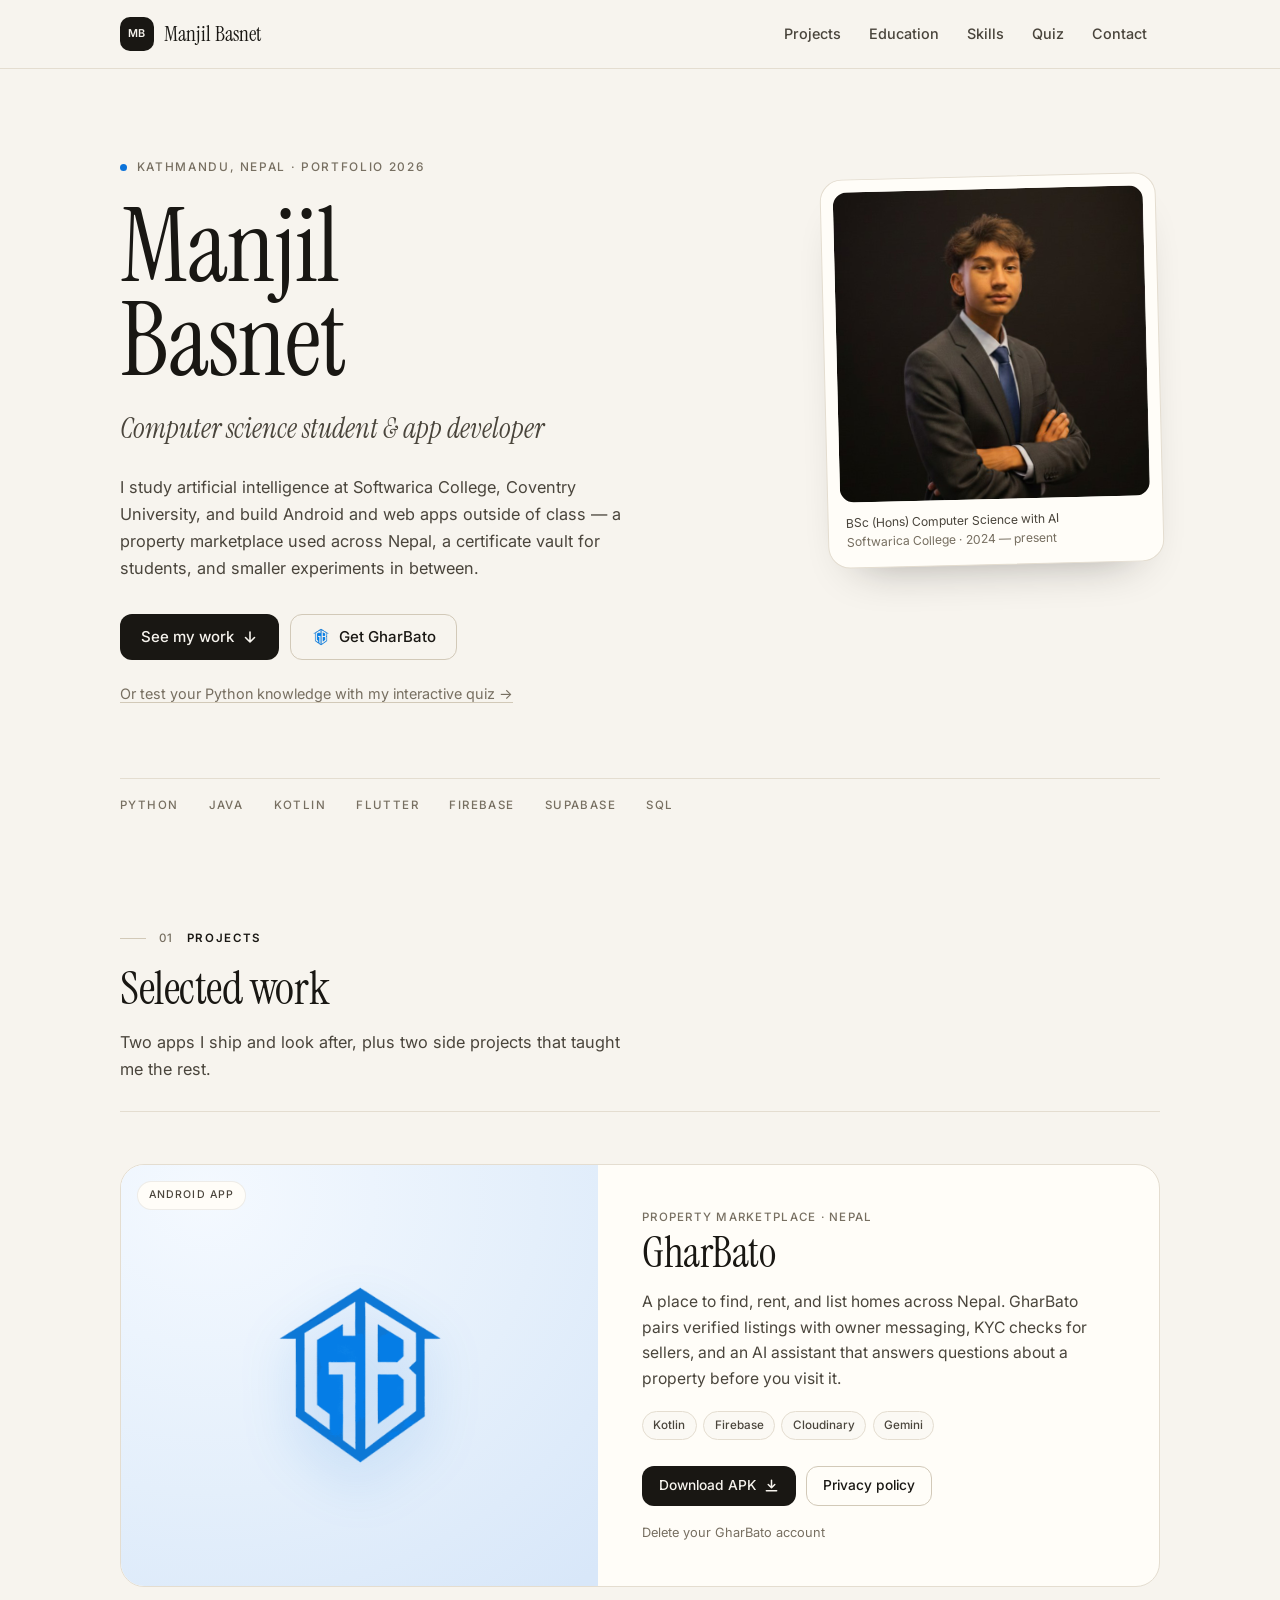
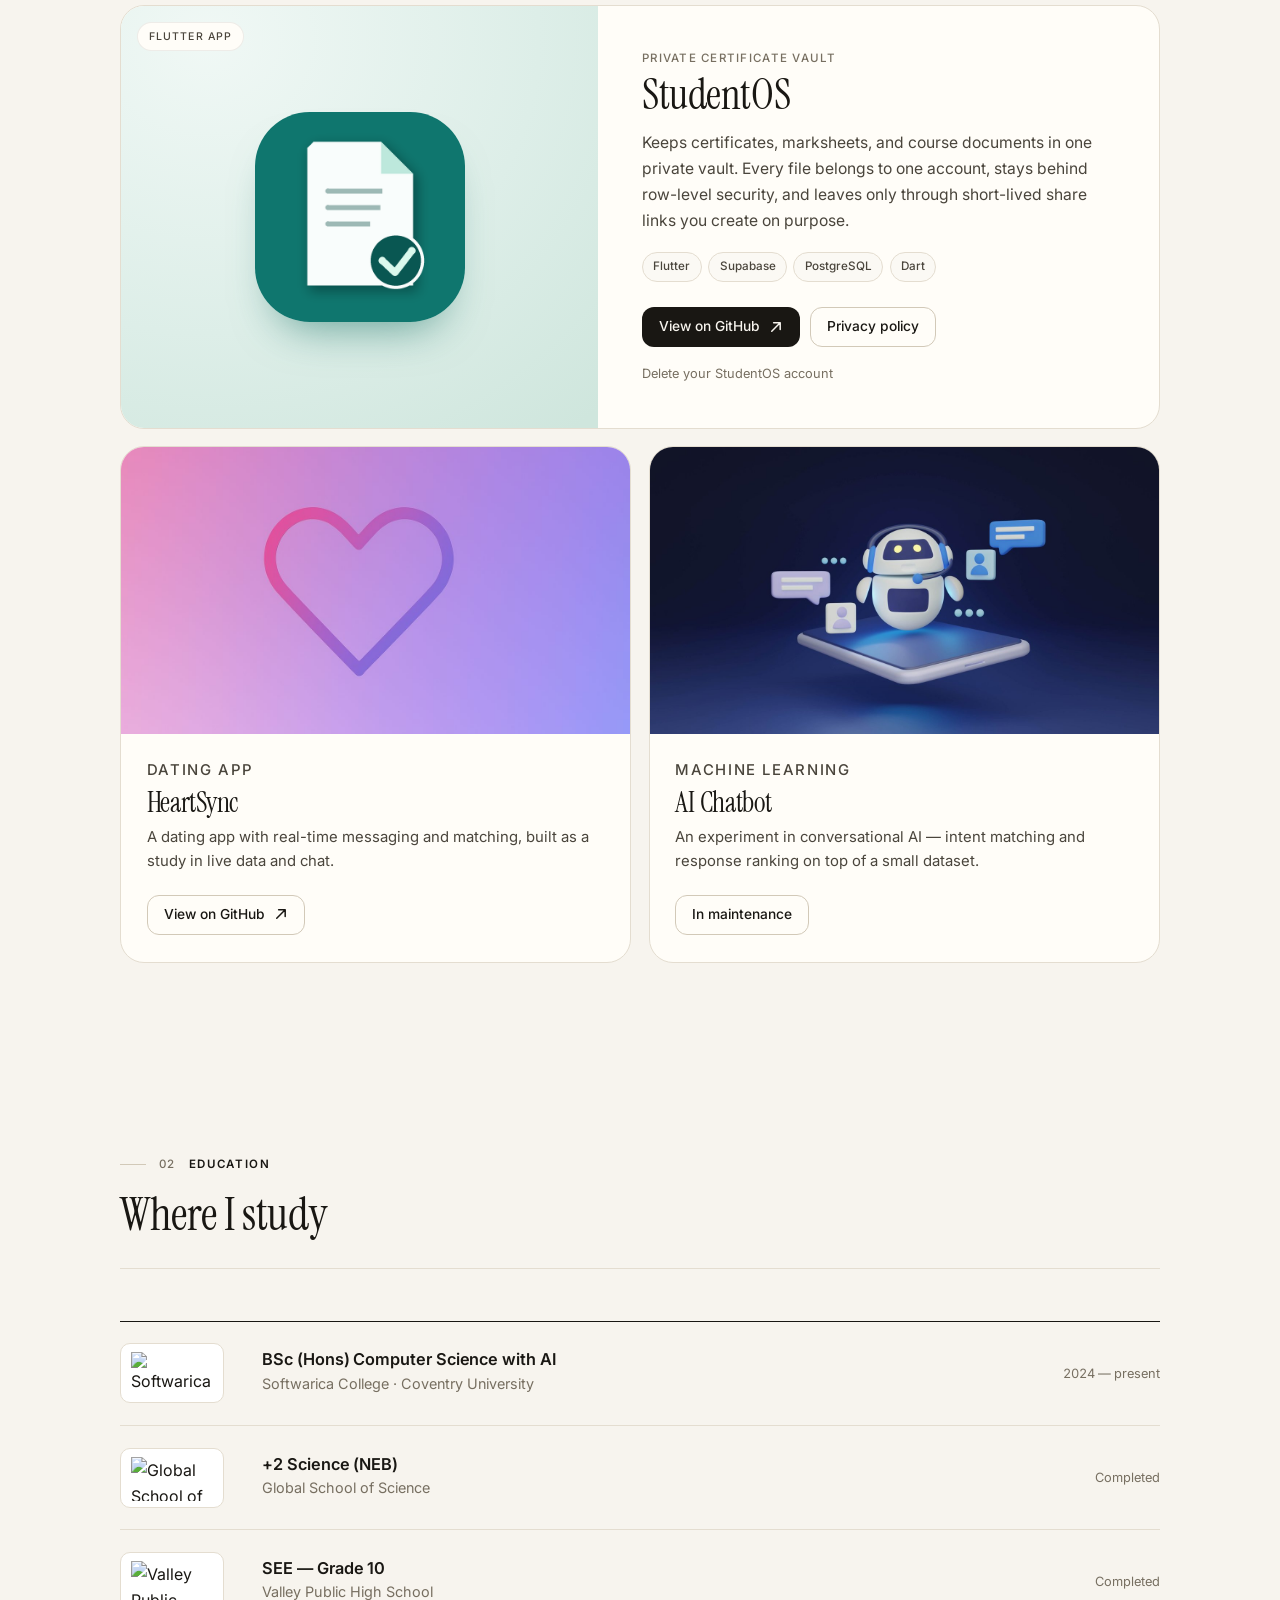
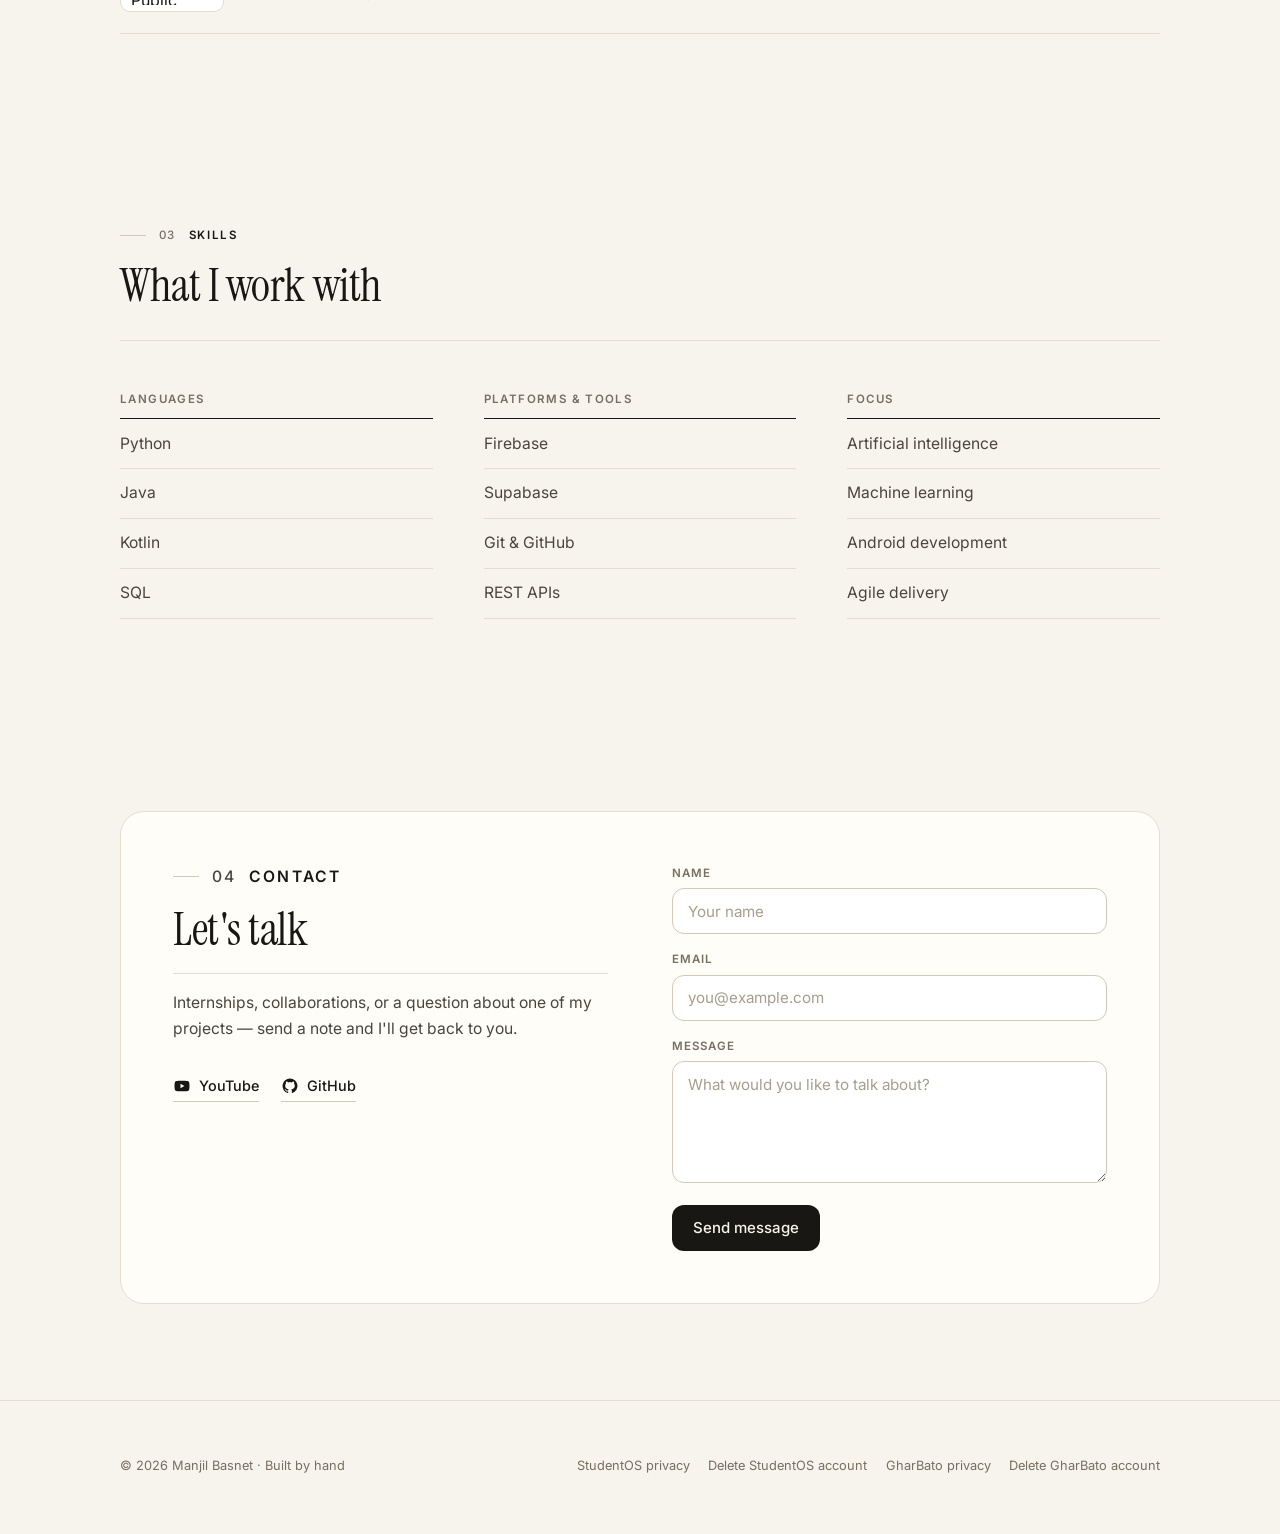
==== commit f6881493: "Scope fixed header to body child and raise hero portrait The bare header selector also matched secti" ====
--- a/index.html
+++ b/index.html
@@ -16,7 +16,7 @@
     <link rel="icon" type="image/png" href="Images/favicon.png?v=2">
     <link rel="preconnect" href="https://fonts.googleapis.com">
     <link rel="preconnect" href="https://fonts.gstatic.com" crossorigin>
-    <link rel="stylesheet" href="style.css?v=20261027-2">
+    <link rel="stylesheet" href="style.css?v=20261027-3">
 </head>
 <body>
     <a class="skip-link" href="#main">Skip to content</a>
--- a/style.css
+++ b/style.css
@@ -125,7 +125,7 @@
    Header
    ========================================================================== */
 
-header {
+body > header {
     position: fixed;
     top: 0;
     left: 0;
@@ -458,6 +458,8 @@
 
 .portrait {
     justify-self: end;
+    align-self: start;
+    margin-top: 1.5rem;
     width: min(100%, 336px);
     padding: 12px 12px 14px;
     background: var(--surface);
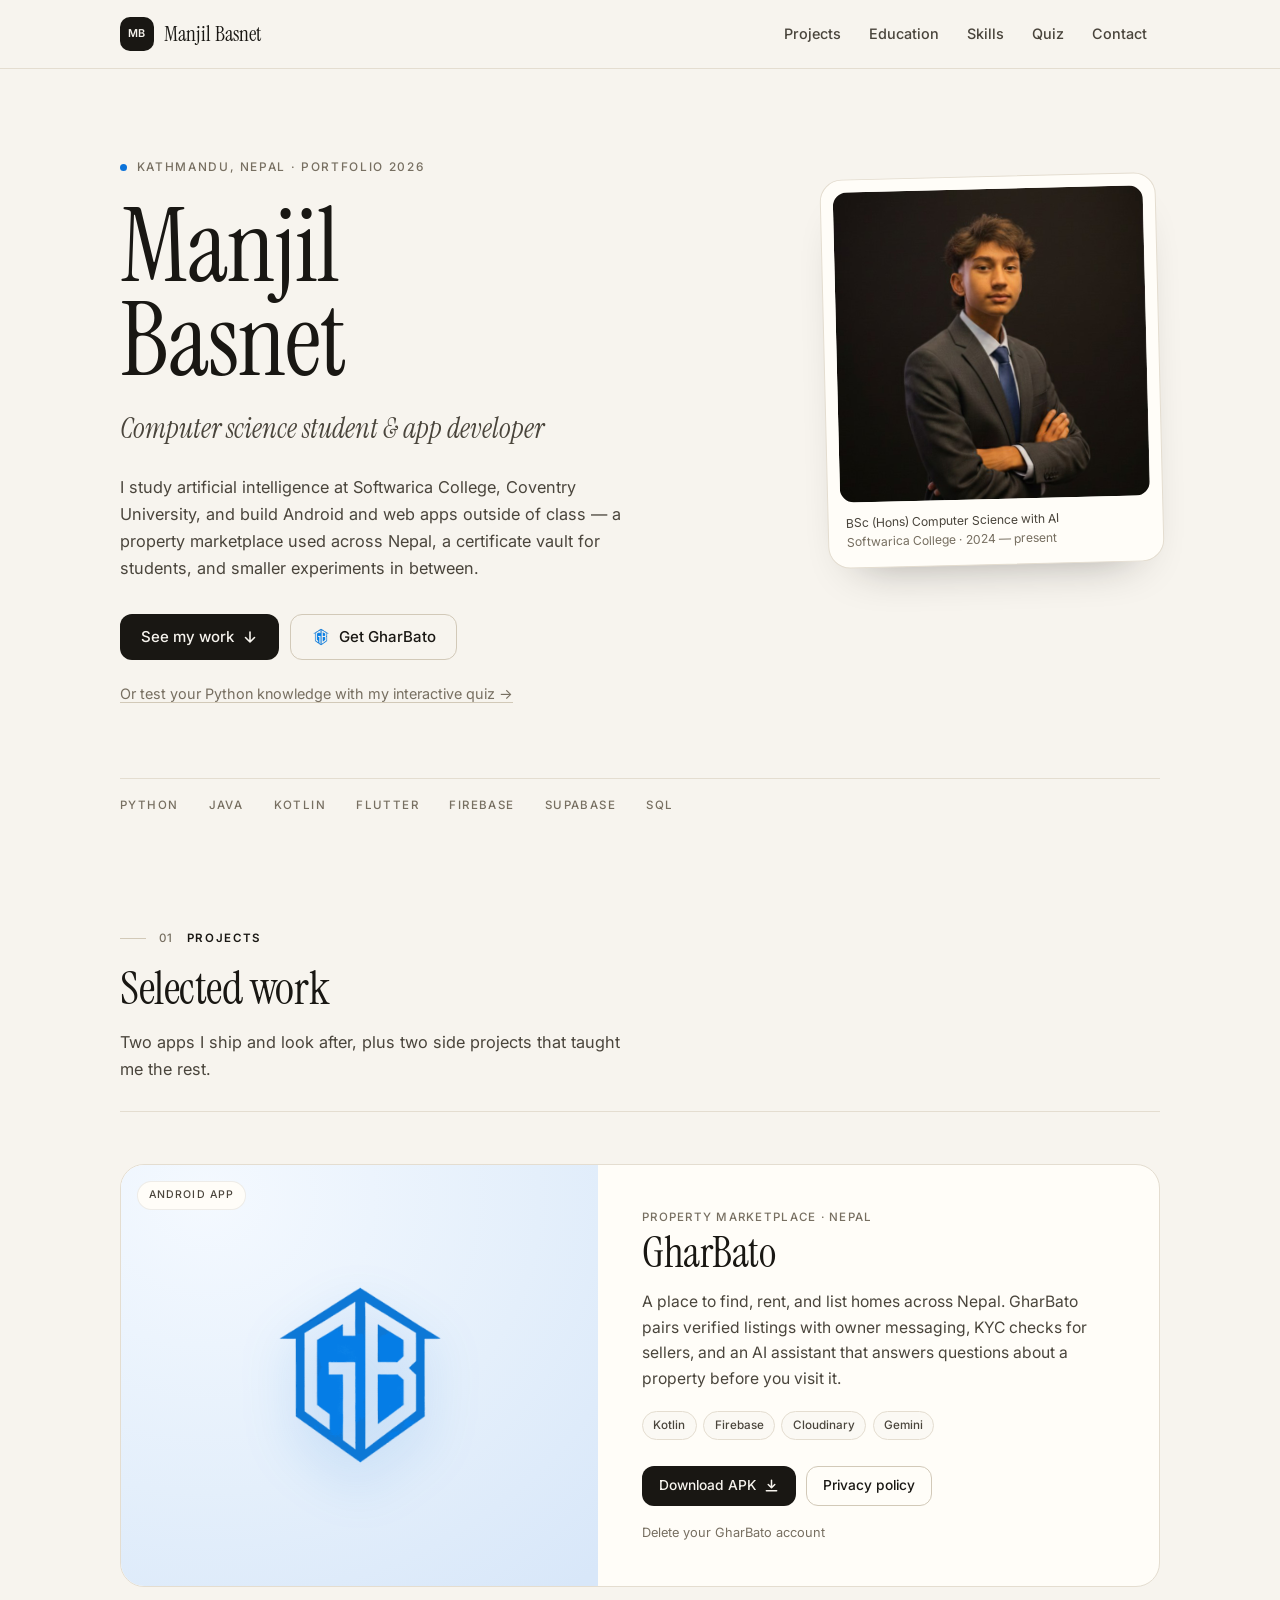
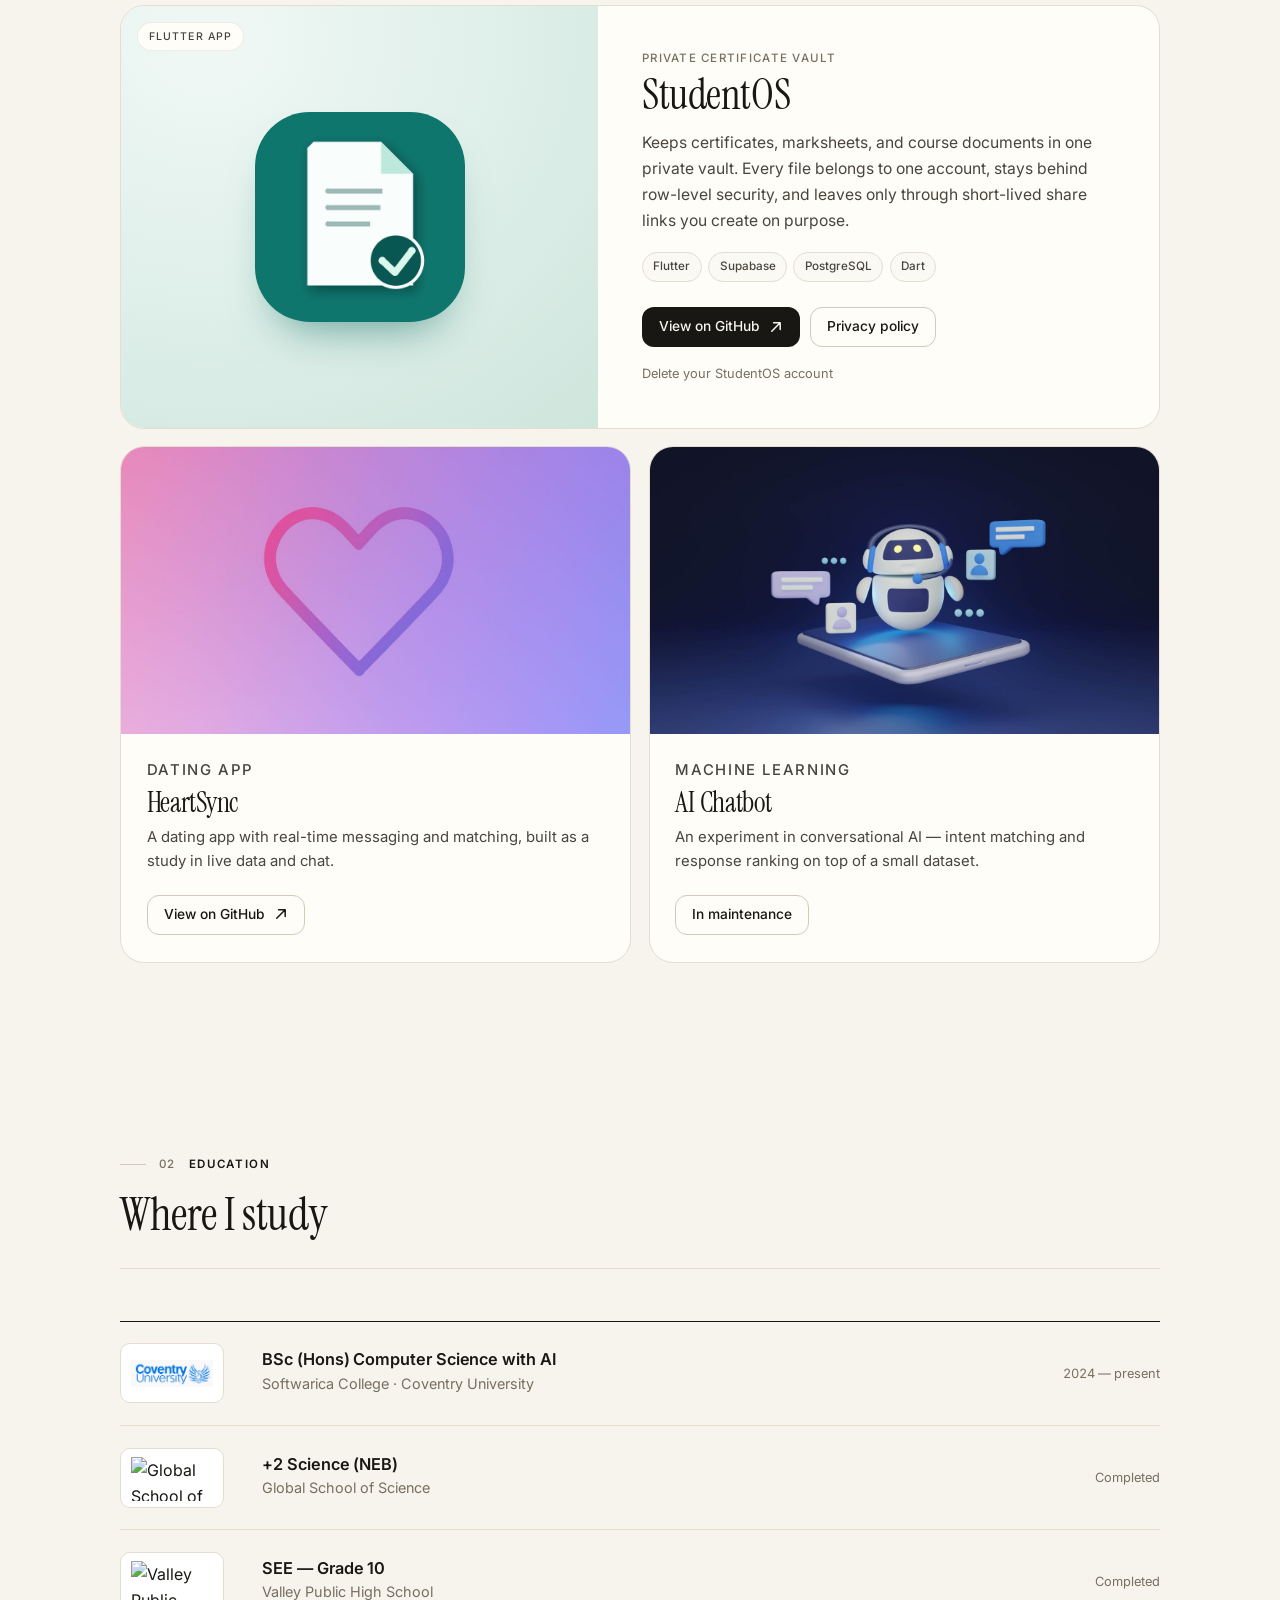
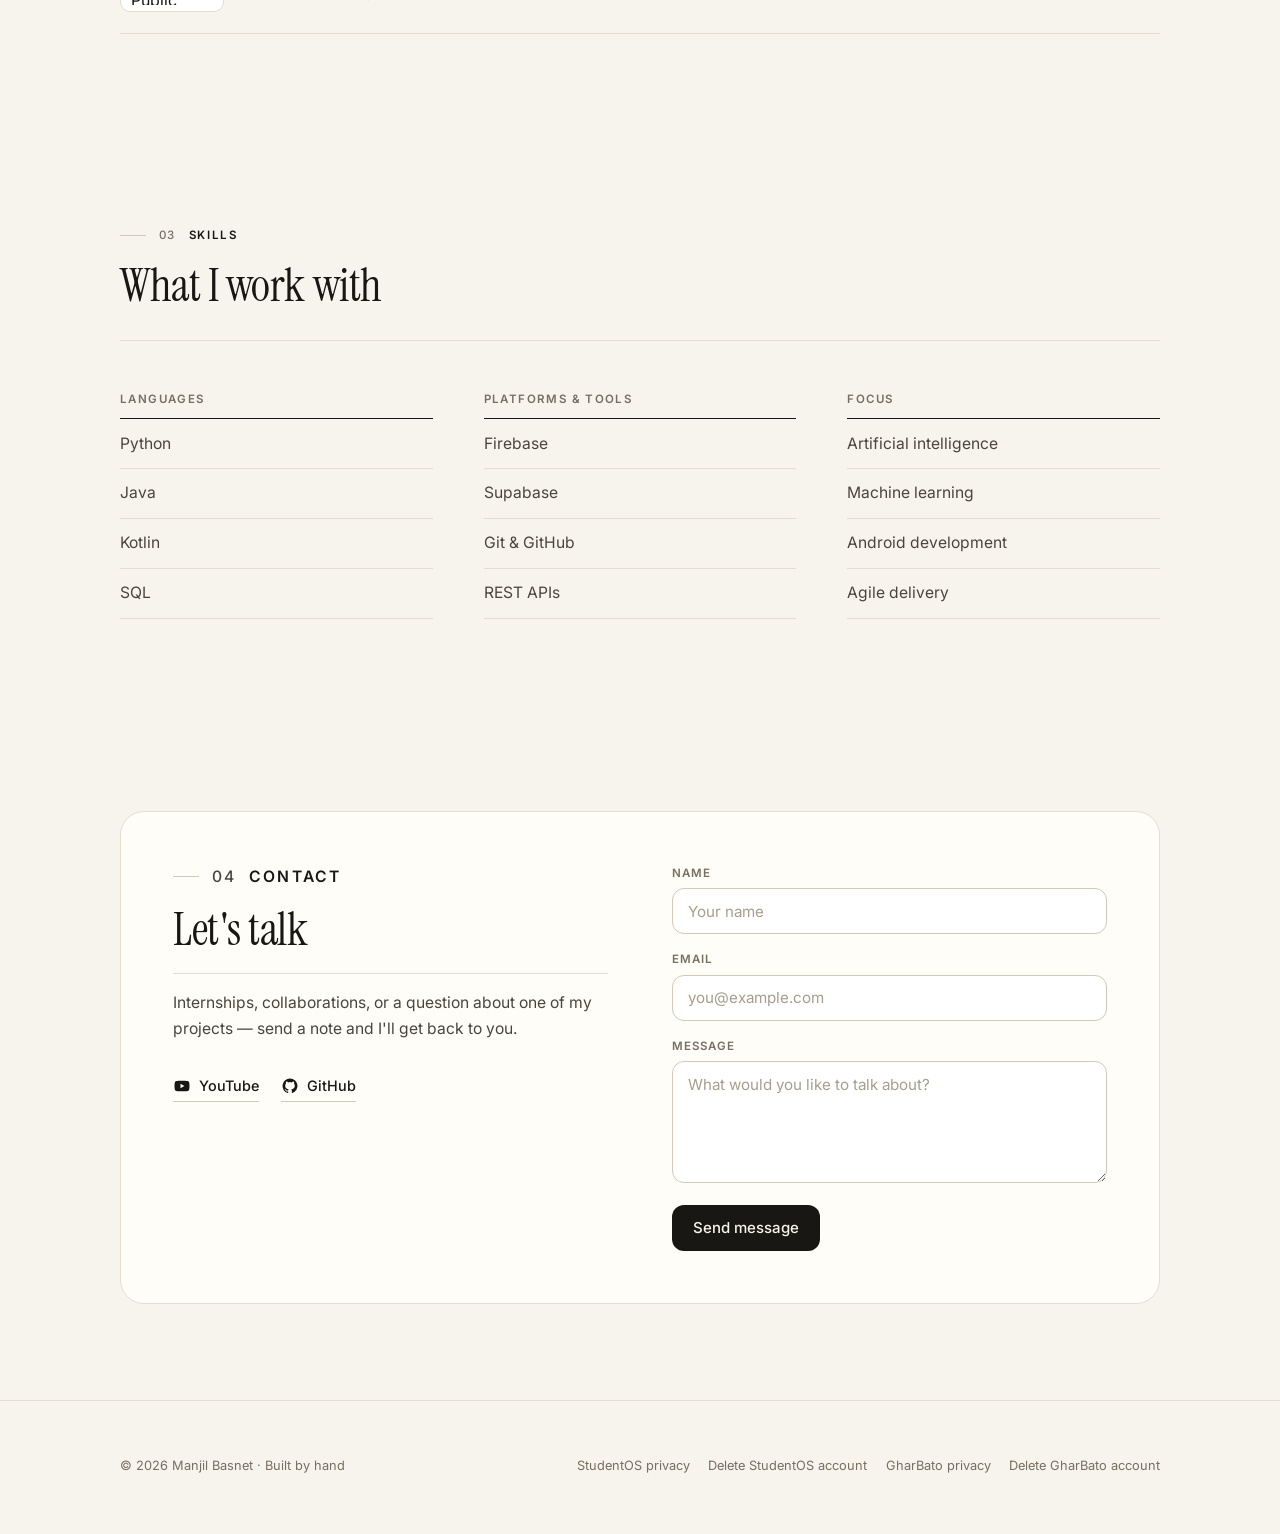
==== commit a90d01b1: "Use Coventry University logo in education section" ====
--- a/index.html
+++ b/index.html
@@ -206,7 +206,7 @@
                 </header>
                 <ol class="education-list">
                     <li class="education-item">
-                        <div class="edu-logo"><img src="Images/soft final.png" width="344" height="185" loading="lazy" alt="Softwarica College and Coventry University logo"></div>
+                        <div class="edu-logo"><img src="Images/coventry-university.png" width="340" height="114" loading="lazy" alt="Coventry University logo"></div>
                         <div class="edu-main">
                             <h3>BSc (Hons) Computer Science with AI</h3>
                             <p>Softwarica College · Coventry University</p>
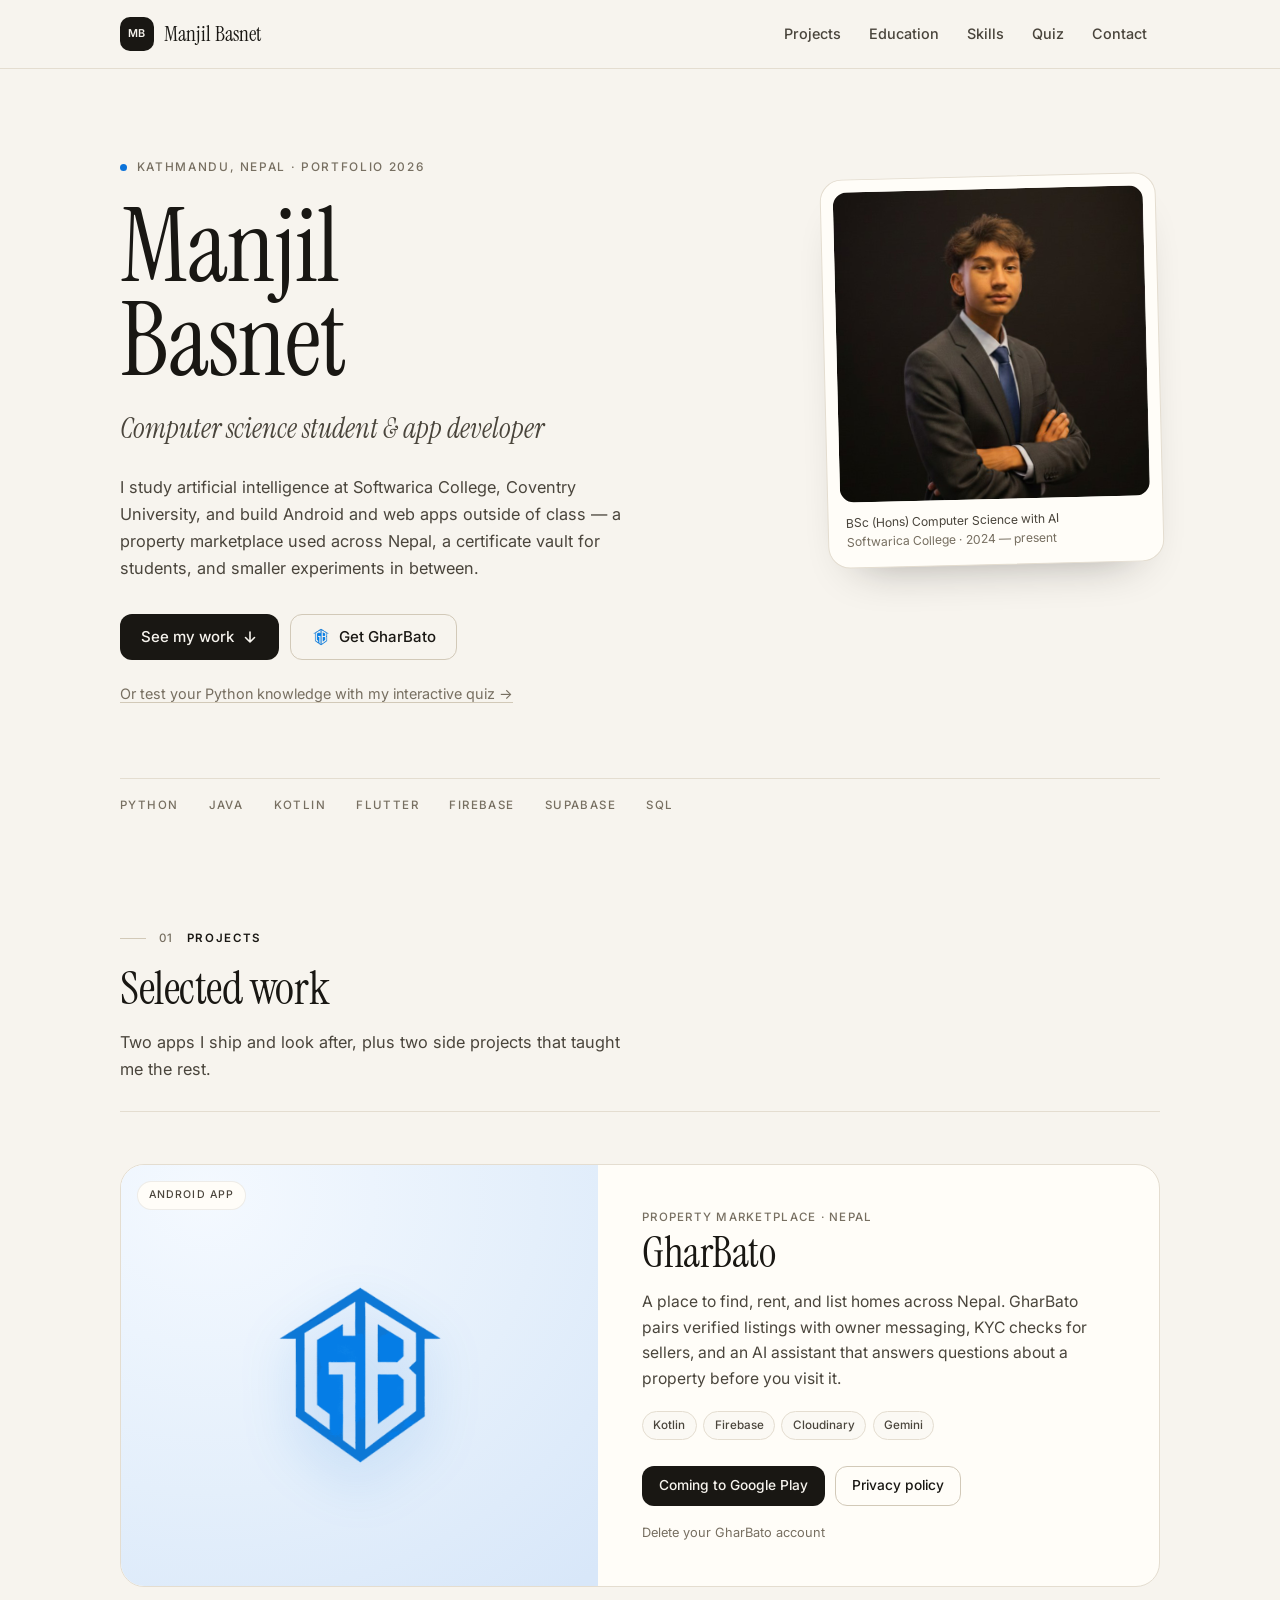
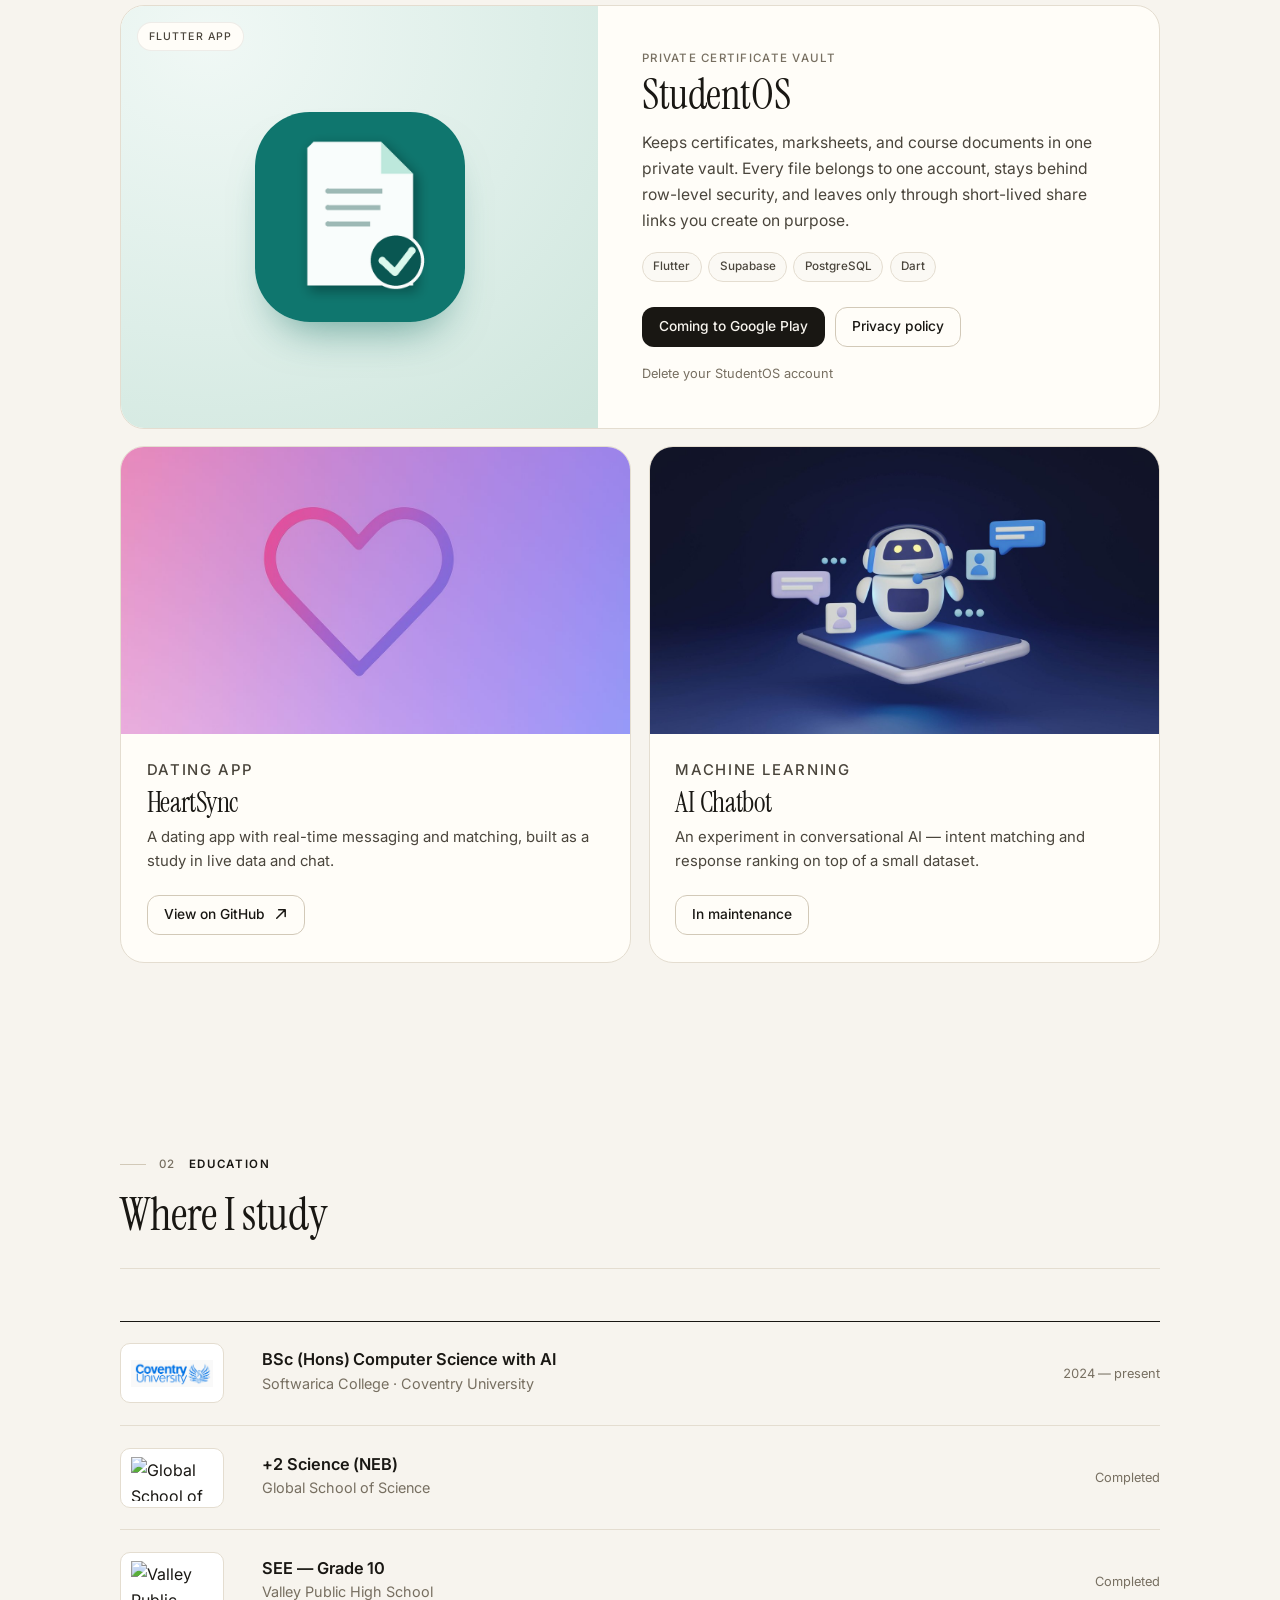
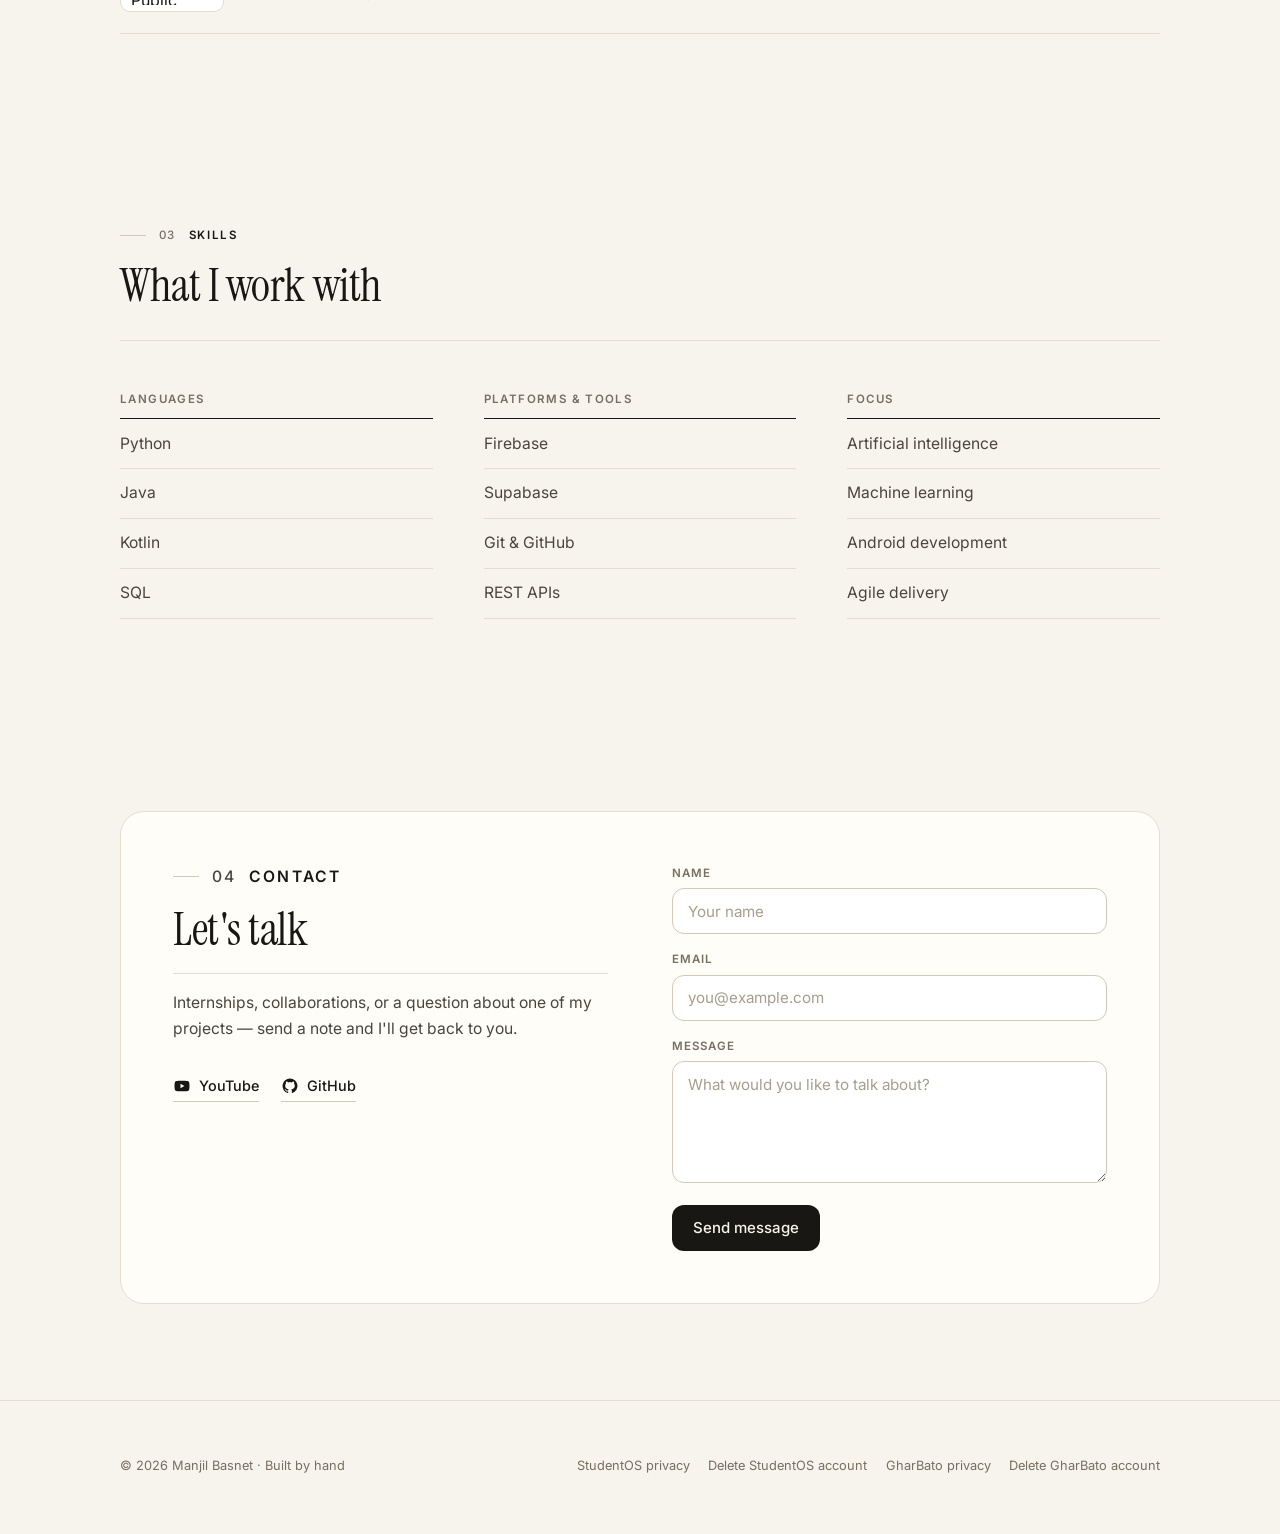
==== commit dd01b1fe: "Replace app download links with Play Store notices" ====
--- a/index.html
+++ b/index.html
@@ -62,10 +62,10 @@
                                 See my work
                                 <svg viewBox="0 0 16 16" width="16" height="16" aria-hidden="true" focusable="false"><path d="M8 3v10M3.5 8.5 8 13l4.5-4.5" fill="none" stroke="currentColor" stroke-width="1.6" stroke-linecap="round" stroke-linejoin="round"/></svg>
                             </a>
-                            <a class="btn btn--ghost" href="https://github.com/ManjilDadaa/portfolio/releases/download/GHARBATOAPK_v1.1/gharbato_v1.1.apk">
+                            <button class="btn btn--ghost" type="button" data-notice="GharBato will be available on the Google Play Store soon.">
                                 <img src="Images/gharbato-logo.png" alt="" width="20" height="20">
                                 Get GharBato
-                            </a>
+                            </button>
                         </div>
                         <p class="hero-quiet-link">
                             <a href="quiz.html">Or test your Python knowledge with my interactive quiz →</a>
@@ -123,10 +123,9 @@
                             <li>Gemini</li>
                         </ul>
                         <div class="actions">
-                            <a class="btn btn--primary btn--sm" href="https://github.com/ManjilDadaa/portfolio/releases/download/GHARBATOAPK_v1.1/gharbato_v1.1.apk">
-                                Download APK
-                                <svg viewBox="0 0 16 16" width="15" height="15" aria-hidden="true" focusable="false"><path d="M8 2.5v8m0 0L4.5 7M8 10.5 11.5 7M2.5 13.5h11" fill="none" stroke="currentColor" stroke-width="1.6" stroke-linecap="round" stroke-linejoin="round"/></svg>
-                            </a>
+                            <button class="btn btn--primary btn--sm" type="button" data-notice="GharBato will be available on the Google Play Store soon.">
+                                Coming to Google Play
+                            </button>
                             <a class="btn btn--ghost btn--sm" href="gharbato-privacy.html">Privacy policy</a>
                         </div>
                         <p class="fine-print">
@@ -155,10 +154,9 @@
                             <li>Dart</li>
                         </ul>
                         <div class="actions">
-                            <a class="btn btn--primary btn--sm" href="https://github.com/ManjilDadaa/Student_OS" target="_blank" rel="noopener noreferrer">
-                                View on GitHub
-                                <svg viewBox="0 0 16 16" width="15" height="15" aria-hidden="true" focusable="false"><path d="M6 3h7v7M13 3 4 12" fill="none" stroke="currentColor" stroke-width="1.6" stroke-linecap="round" stroke-linejoin="round"/></svg>
-                            </a>
+                            <button class="btn btn--primary btn--sm" type="button" data-notice="StudentOS will be available on the Google Play Store soon.">
+                                Coming to Google Play
+                            </button>
                             <a class="btn btn--ghost btn--sm" href="studentos-privacy.html">Privacy policy</a>
                         </div>
                         <p class="fine-print">
@@ -329,6 +327,6 @@
     </footer>
 
     <script src="supabase-config.js?v=20261017-3"></script>
-    <script src="script.js?v=20261027-1"></script>
+    <script src="script.js?v=20261031-1"></script>
 </body>
 </html>
